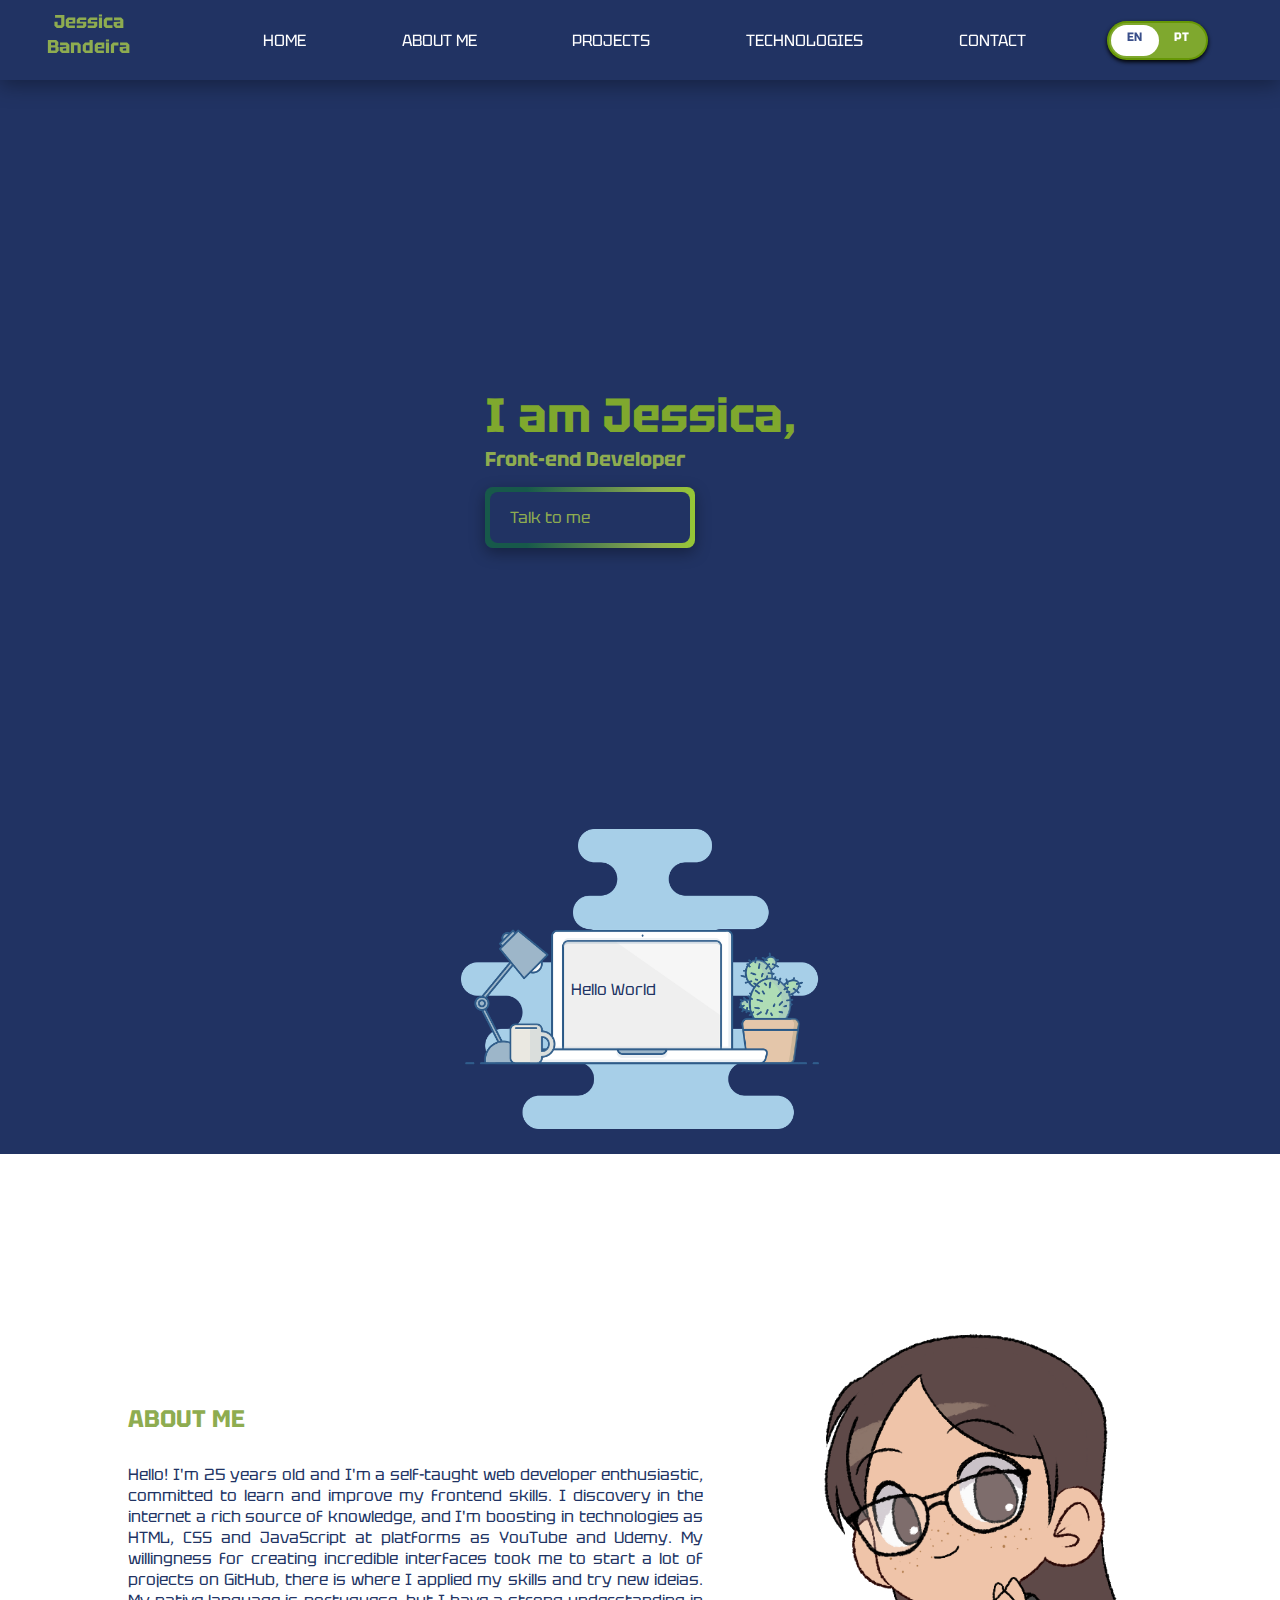
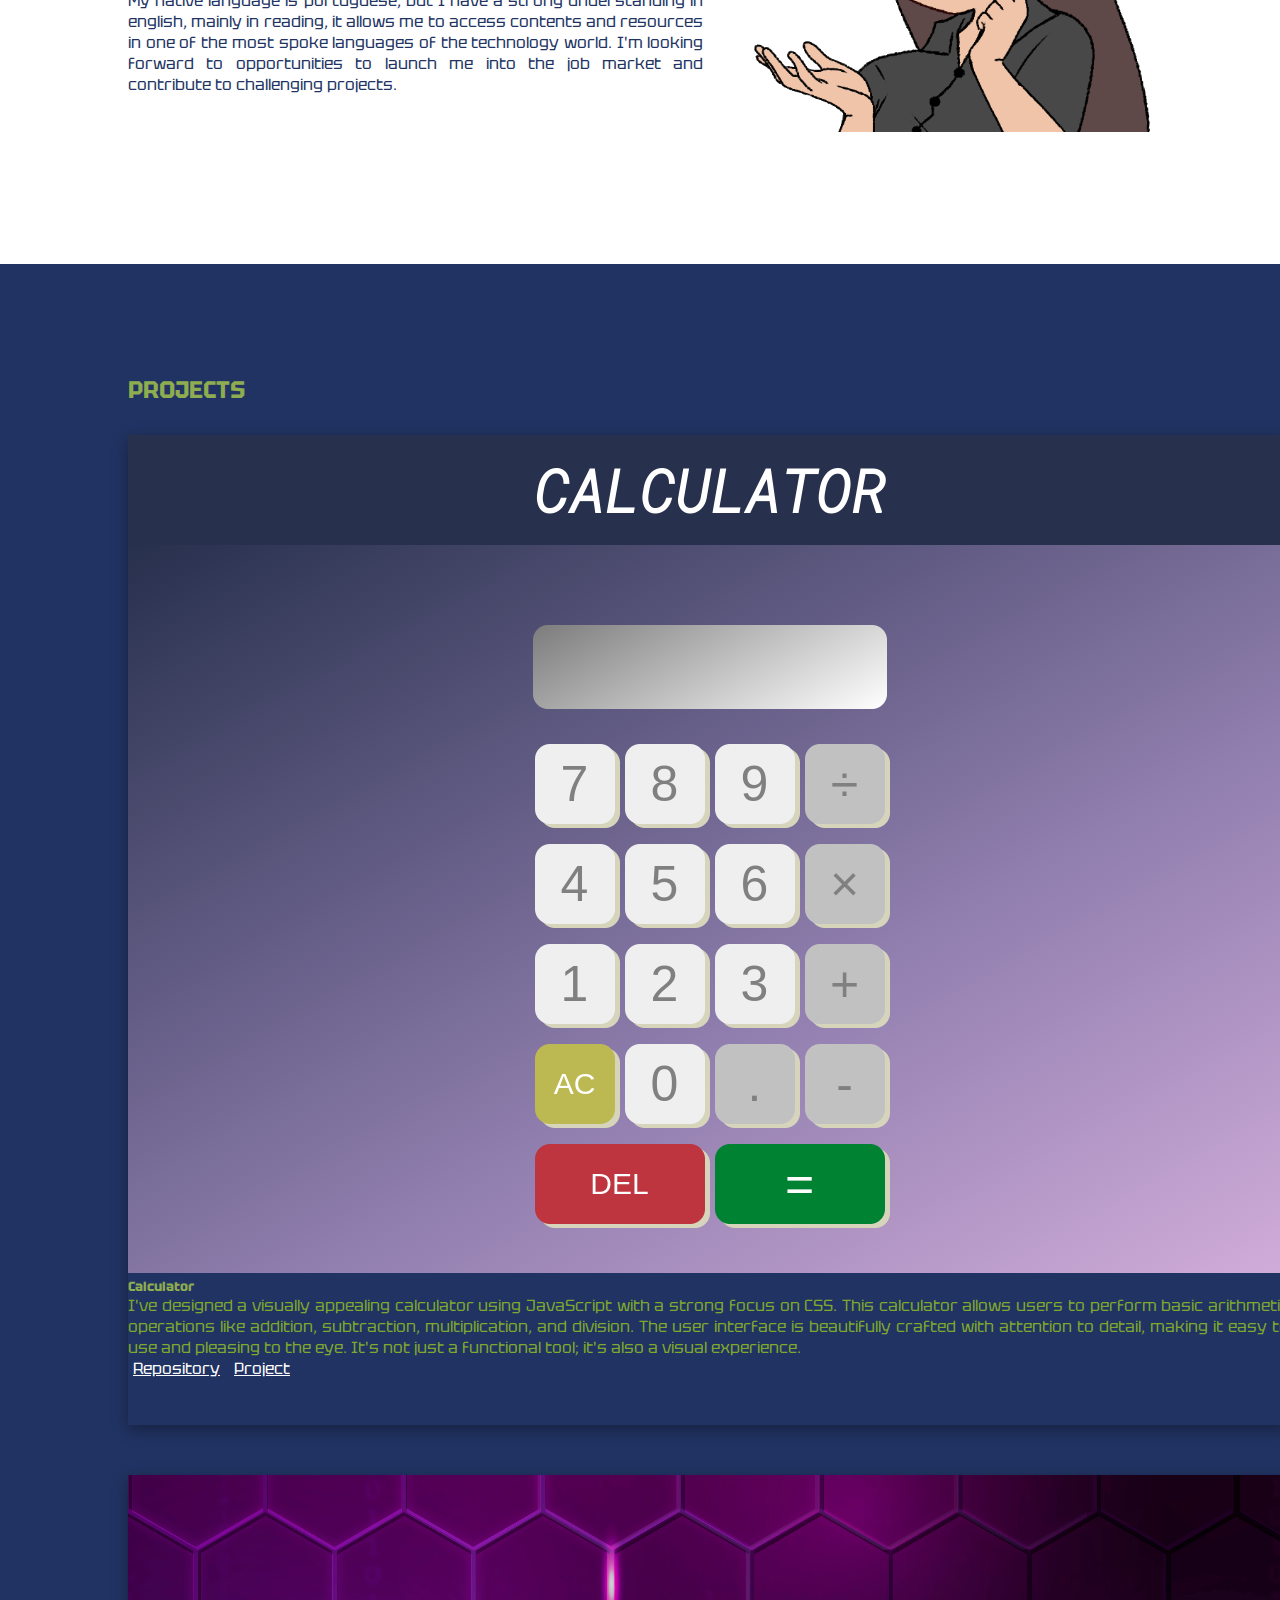
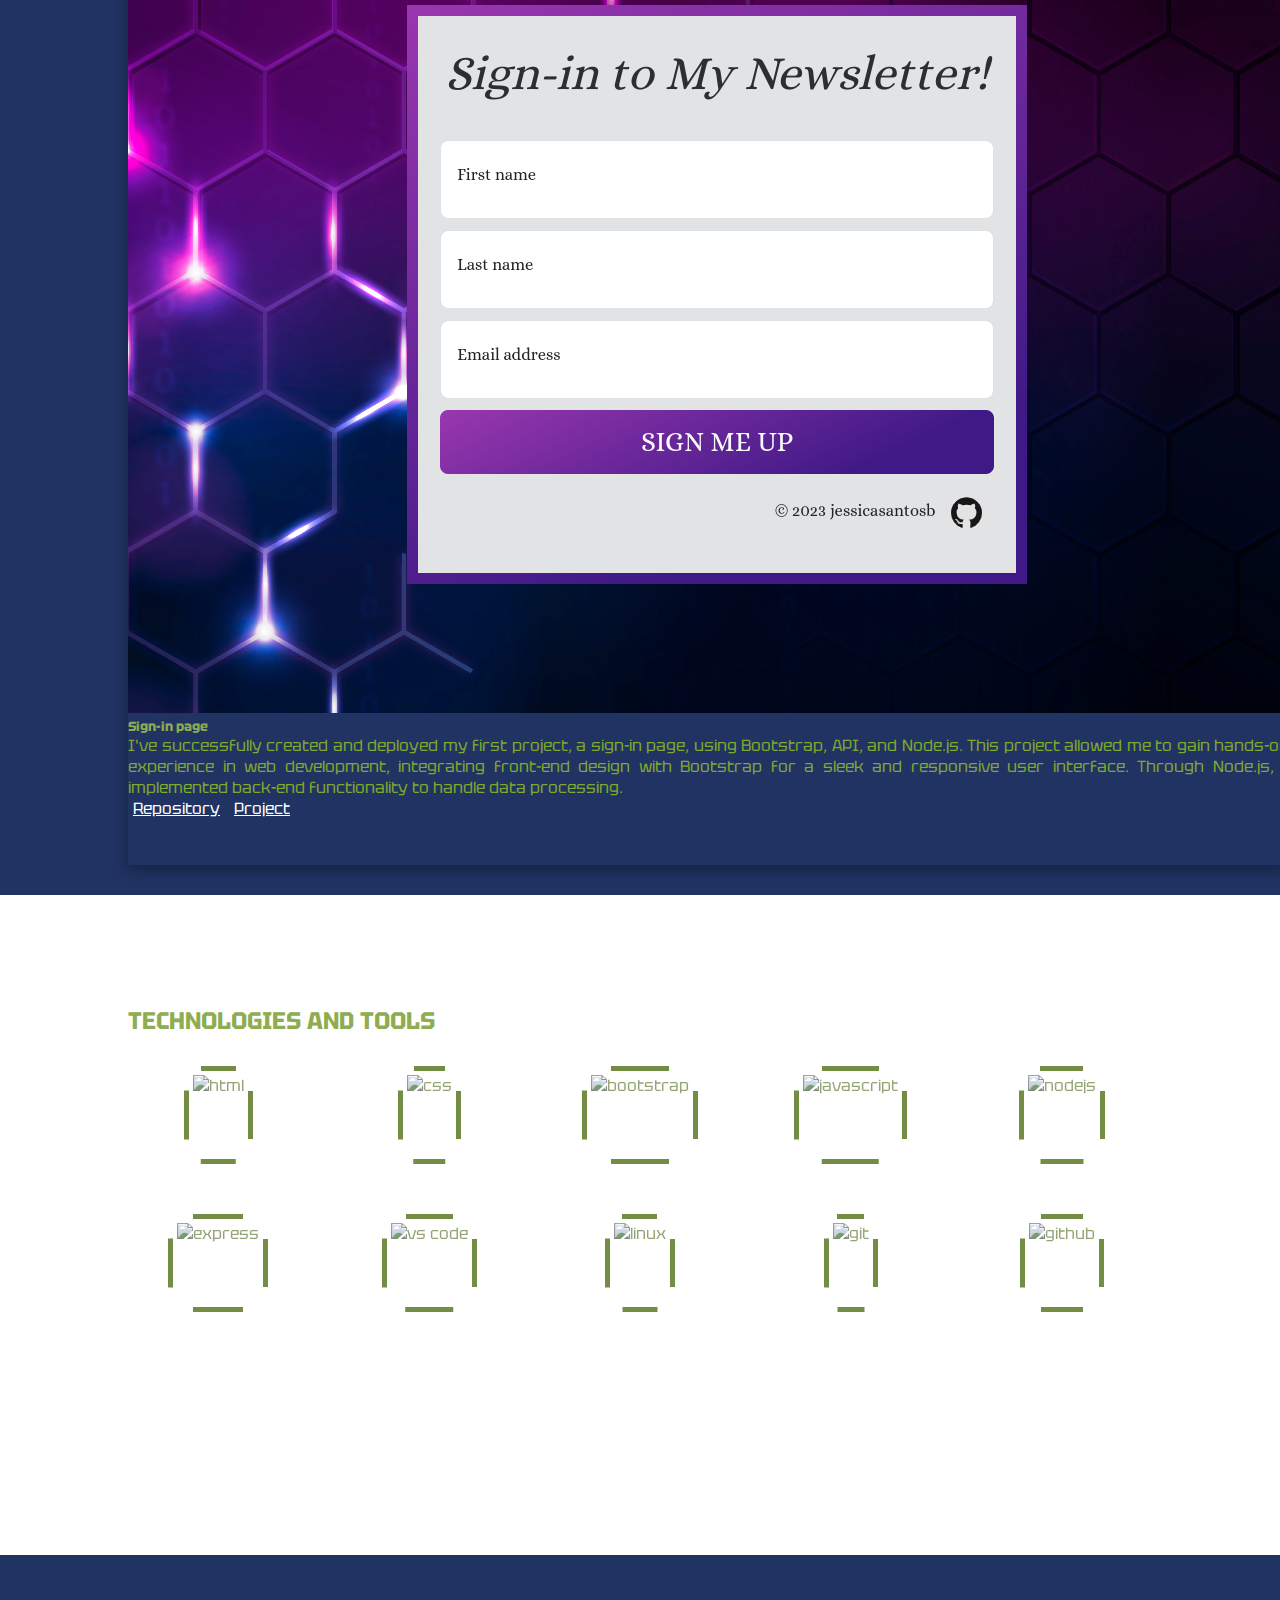
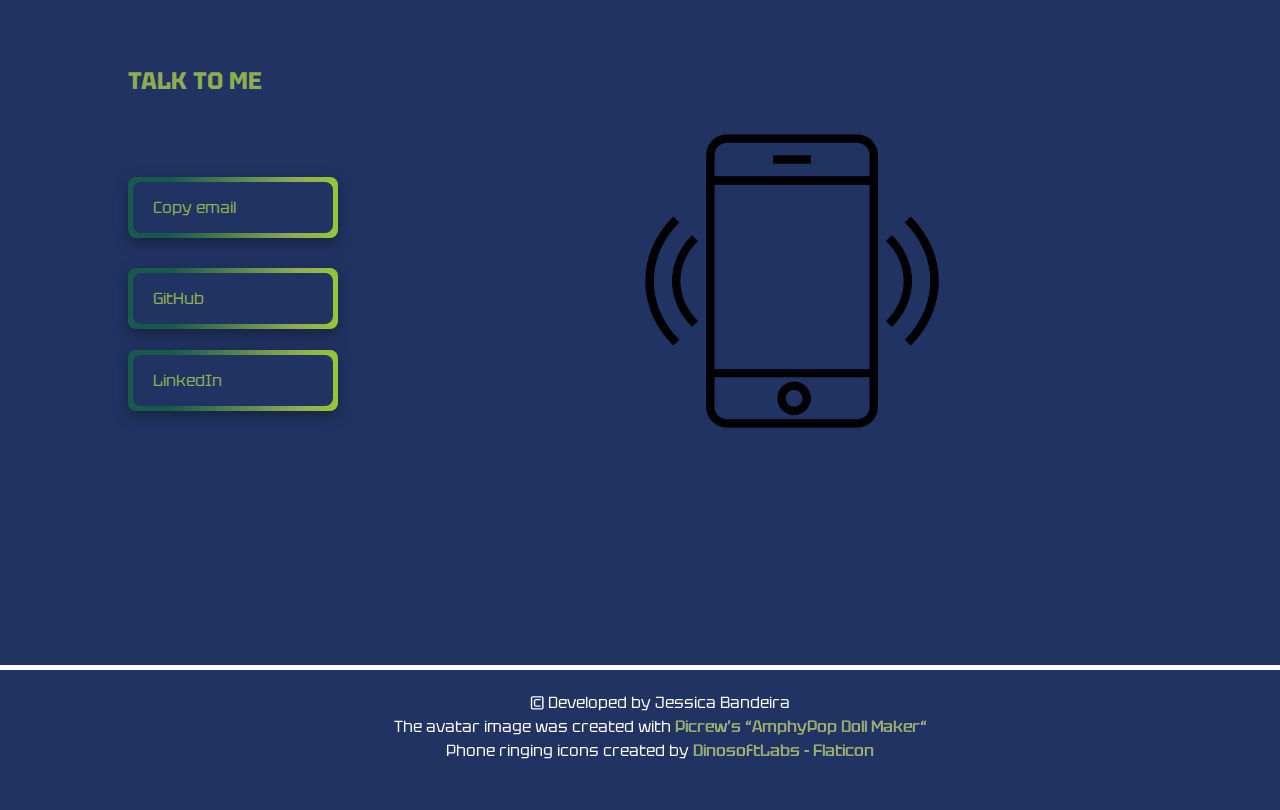
==== index.html @ 659ddde3 "fixing img path" ====
<!DOCTYPE html>
<html lang="en">
<head>
    <meta charset="UTF-8">
    <meta name="viewport" content="width=device-width, initial-scale=1.0">
    <title>Jessica Bandeira</title>
    <!-- bootstrap -->
    <link href="https://cdn.jsdelivr.net/npm/bootstrap@5.3.0/dist/css/bootstrap.min.css" rel="stylesheet" integrity="sha384-9ndCyUaIbzAi2FUVXJi0CjmCapSmO7SnpJef0486qhLnuZ2cdeRhO02iuK6FUUVM" crossorigin="anonymous">
    <!-- css -->
    <link rel="stylesheet" href="style.css">
    <!-- google fonts -->
    <link rel="preconnect" href="https://fonts.googleapis.com">
    <link rel="preconnect" href="https://fonts.gstatic.com" crossorigin>
    <link href="https://fonts.googleapis.com/css2?family=Tektur:wght@400;500;600;700;800;900&display=swap" rel="stylesheet">
    <!-- font awelsome -->
    <link rel="stylesheet" href="https://cdnjs.cloudflare.com/ajax/libs/font-awesome/6.4.0/css/all.min.css" integrity="sha512-iecdLmaskl7CVkqkXNQ/ZH/XLlvWZOJyj7Yy7tcenmpD1ypASozpmT/E0iPtmFIB46ZmdtAc9eNBvH0H/ZpiBw==" crossorigin="anonymous" referrerpolicy="no-referrer" />

</head>
<body>
    <!-- navbar -->
    <nav id="navbar">
        <div class="logo">
            <h3>Jessica Bandeira</h3>
        </div>
        <div class="hamburger">
            <div class="line1"></div>
            <div class="line2"></div>
            <div class="line3"></div>
        </div>
        <ul class="nav-links">
            <li><a href="#home">Home</a></li>
            <li><a href="#about">About me</a></li>
            <li><a href="#projects">Projects</a></li>
            <li><a href="#technologies">Technologies</a></li>
            <li><a href="#contact">Contact</a></li>
            <!-- language toggle -->
            <div class="switch">
                <input id="language-toggle" class="check-toggle check-toggle-round-flat" type="checkbox">
                <label for="language-toggle"></label>
                <span class="on">EN</span>
                <span class="off">PT</span>
            </div>
        </ul>
    </nav>
    
    <!-- home section -->
    <section id="home"">
        <div>
            <h1>I am Jessica,</h1>
            <h3>Front-end Developer</h3>
            <a class="contact-btn" href="#contact">
                <span>Talk to me</span>
            </a>
        </div>
        <figure>
            <figcaption class="anim-typewriter">Hello World <i class="fa-solid fa-code" style="color: #8EAC50;"></i></figcaption>
            <img src="images/desktop.png" alt="desktop">
        </figure>
    </section>

    <!-- about section -->
    <section id="about" class="card-bg">
        <div>
            <h2>About me</h2>
            <p>Hello! I'm 25 years old and I'm a self-taught web developer enthusiastic, committed to learn and improve my frontend skills. I discovery in the internet a rich source of knowledge, and I'm boosting in technologies as HTML, CSS and JavaScript at platforms as YouTube and Udemy. My willingness for creating incredible interfaces took me to start a lot of projects on GitHub, there is where I applied my skills and try new ideias. My native language is portuguese, but I have a strong understanding in english, mainly in reading, it allows me to access contents and resources in one of the most spoke languages of the technology world. I'm looking forward to opportunities to launch me into the job market and contribute to challenging projects.</p>
        </div>
        <div class="card-content">
            <img src="../images/avatar.png" alt="avatar">
        </div>
    </section>
 
    <!-- projects section -->
    <section id="projects">
        <h2>Projects</h2>
        <div id="projects-grid">
            <div class="card">
                <img src="images/calculator.png" class="card-img-top" alt="calculator">
                <div class="card-body">
                  <h5 class="card-title">Calculator</h5>
                  <p class="card-text">I've designed a visually appealing calculator using JavaScript with a strong focus on CSS. This calculator allows users to perform basic arithmetic operations like addition, subtraction, multiplication, and division. The user interface is beautifully crafted with attention to detail, making it easy to use and pleasing to the eye. It's not just a functional tool; it's also a visual experience.</p>
                  <a href="https://github.com/jessicasantosb/calculator" target="_blank" class="btn align-middle">Repository</a>
                  <a href="https://jessicasantosb.github.io/calculator/" target="_blank" class="btn align-middle">Project</a>
                </div>
              </div>    
              <div class="card">
                <img src="images/weather.png" class="card-img-top" alt="weather app">
                <div class="card-body">
                  <h5 class="card-title">Weather app</h5>
                  <p class="card-text">I've developed a weather app as a hands-on project to learn about APIs and Node.js. By integrating with a weather API, it retrieves up-to-date weather data and presents it in a user-friendly format. Users can search for cities or specific locations and instantly receive weather information, such as temperature, humidity, and weather conditions.</p>
                  <a href="https://github.com/jessicasantosb/weather-app" target="_blank" class="btn align-middle">Repository</a>
                  <a href="https://jessicasantosb.github.io/weather-app/" target="_blank" class="btn align-middle">Project</a>
                </div>
              </div>    
              <div class="card">
                <img src="images/sign-in.png" class="card-img-top" alt="sign-in page">
                <div class="card-body">
                  <h5 class="card-title">Sign-in page</h5>
                  <p class="card-text">I've successfully created and deployed my first project, a sign-in page, using Bootstrap, API, and Node.js. This project allowed me to gain hands-on experience in web development, integrating front-end design with Bootstrap for a sleek and responsive user interface. Through Node.js, I implemented back-end functionality to handle data processing.</p>
                  <a href="https://github.com/jessicasantosb/landing-page" target="_blank" class="btn align-middle">Repository</a>
                  <a href="http://landingpage-p8g0.onrender.com/" target="_blank" class="btn align-middle">Project</a>
                </div>
              </div>
              <div class="card" aria-hidden="true">
                <img src="images/keyboard.png" class="card-img-top" alt="keyboard">
                <div class="card-body">
                  <h5 class="card-title placeholder-glow">
                    <span class=" col-6">In progress...</span>
                  </h5>
                  <p class="card-text placeholder-glow">
                    <span>More content comming soon</span><br>
                    <span class="placeholder col-7"></span>
                    <span class="placeholder col-4"></span>
                    <span class="placeholder col-4"></span>
                    <span class="placeholder col-6"></span>
                  </p>
                  <a class="btn disabled placeholder col-2" style="background-color: #213363;"></a>
                </div>
              </div>
            </div>
        </div>
    </section>

    <!-- technologies section -->
    <section id="technologies">
        <h2>Technologies and Tools</h2>
        <div class="technologies-icons">
            <img src="https://cdn.jsdelivr.net/gh/devicons/devicon/icons/html5/html5-original.svg" alt="html"/>
            <img src="https://cdn.jsdelivr.net/gh/devicons/devicon/icons/css3/css3-original.svg" alt="css"/>
            <img src="https://cdn.jsdelivr.net/gh/devicons/devicon/icons/bootstrap/bootstrap-original.svg" alt="bootstrap"/>
            <img src="https://cdn.jsdelivr.net/gh/devicons/devicon/icons/javascript/javascript-original.svg" alt="javascript"/>
            <img src="https://cdn.jsdelivr.net/gh/devicons/devicon/icons/nodejs/nodejs-original.svg" alt="nodejs"/>
            <img src="https://cdn.jsdelivr.net/gh/devicons/devicon/icons/express/express-original.svg" alt="express"/>
            <img src="https://cdn.jsdelivr.net/gh/devicons/devicon/icons/vscode/vscode-original.svg" alt="vs code"/>
            <img src="https://cdn.jsdelivr.net/gh/devicons/devicon/icons/linux/linux-original.svg" alt="linux"/>
            <img src="https://cdn.jsdelivr.net/gh/devicons/devicon/icons/git/git-original.svg" alt="git"/>
            <img src="https://cdn.jsdelivr.net/gh/devicons/devicon/icons/github/github-original.svg" alt="github"/>
        </div>
    </section>

    <!-- contact section -->
    <section id="contact"">
        <h2>Talk to me</h2>
        <div class="contact-content">
            <div>
                <div class="popup">
                    <span class="popuptext" id="myPopup">Email copied to clipboard!</span>
                </div>
                <div class="contact-flex">
                    <div class="contact-icons">
                        <a id="copy-email" class="contact-btn" ><span>
                            <i id="email-icon" class="fa-solid fa-copy fa-2xl"></i> Copy email                        
                        </span></a>                      
                        <a class="contact-btn" class="contact-btn" href="https://github.com/jessicasantosb" target="_blank" ><span>
                            <i id="github-icon" class="fa-brands fa-github fa-2xl"></i> GitHub
                        </span></a><br>
                        <a class="contact-btn" href="https://www.linkedin.com/in/jessica-santosb/" target="_blank"><span>
                            <i id="linkedin-icon" class="fa-brands fa-linkedin fa-2xl"></i> LinkedIn
                        </span></a>                
                    </div>
                </div>
            </div>           
            <div class="contact-img">
                <img src="images/mobile-phone.png" alt="mobile phone">
            </div>
        </div>
    </section>

    <!-- footer -->
    <footer id="footer">
        <p>&copy; Developed by Jessica Bandeira</p>
        <p>The avatar image was created with <a href="http://picrew.me/share?cd=iKTOYblT1U" target="_blank" rel="noopener noreferrer">Picrew’s “AmphyPop Doll Maker“</a></p>
        <p>Phone ringing icons created by <a href="https://www.flaticon.com/free-icons/phone-ringing" title="phone ringing icons">DinosoftLabs - Flaticon</a></p>
    </footer>

    <!-- scripts -->
    <script src="https://cdn.jsdelivr.net/npm/bootstrap@5.3.0/dist/js/bootstrap.bundle.min.js" integrity="sha384-geWF76RCwLtnZ8qwWowPQNguL3RmwHVBC9FhGdlKrxdiJJigb/j/68SIy3Te4Bkz" crossorigin="anonymous"></script>
    <script src="app.js"></script>
</body>
</html>
---- style.css ----
* {
    padding: 0;
    margin: 0;
}

body {
    font-family: 'Tektur', cursive;
    scroll-behavior: smooth;
}

h1::selection, h2::selection, h3::selection, p::selection, a::selection, img::selection, span::selection {
    background-color: #8EAC50;
    color: #213363;
}

hr {
    display: none;
}

/* language toggle */


/* titles and subtitles */
h2 {
    color: #8EAC50;
    padding: 30px 0;
    text-transform: uppercase;
}

/* sections */
section {
    padding: 80px 10% 30px 10%;
}

@media (max-width: 900px) {
    section {
        padding: 80px 5% 10px 5%;
    }
}

/* buttons */
.contact-btn {
  background-image: linear-gradient(90deg, rgba(23,89,74,1) 20%, rgba(142,172,80,1) 80%, rgb(150, 199, 53) 100%);
  color: #8EAC50;
  box-shadow: rgba(0, 0, 0, 0.35) 0px 5px 15px;
  width: 200px;
  border-radius: 8px;
  border: 0;
  box-shadow: #000;
  display: flex;
  padding: 5px;
  touch-action: manipulation;
  text-decoration: none;
  cursor: pointer;
}
.contact-btn span {
  background-color: #213363;
  padding: 15px 20px;
  border-radius: 8px;
  width: 100%;
  transition: 300ms;
}
.contact-btn:hover span {
  background: none;
  color: #fff;
}

/* navbar section*/
#navbar {
    background-color: #213363;
    color: #8EAC50;
    box-shadow: rgba(0, 0, 0, 0.35) 0px 5px 20px;
    width: 100%;
    min-height: 80px;
    position: fixed;
    display: flex;
    z-index: 2;
}
.logo {
    padding: 1vh 1vw;
    text-align: center;
}
.nav-links {
    display: flex;
    list-style: none; 
    width: 88vw;
    padding: 0 0.7vw;
    justify-content: space-evenly;
    align-items: center;
    text-transform: uppercase;
}
.nav-links li a {
    color: #fff;
    text-decoration: none;
    padding: 10px;
    margin: 0 0.7vw;
}
.nav-links li a:hover {
    color: #7fa82e;
}
.nav-links li {
    position: relative;
}
.nav-links li a::before {
    content: "";
    display: block;
    height: 2px;
    width: 0%;
    background-color: #fff;
    position: absolute;
    transition: all 0.3s ease-in-out;
    margin: 0 0 0 10%;
}
.nav-links li a:hover::before {
    width: 80%;
}
.hamburger div {
    width: 30px;
    height:3px;
    background: #f2f5f7;
    margin: 5px;
    transition: all 0.3s ease;
}
.hamburger {
    display: none;
}

@media screen and (max-width: 1100px) {
    nav{
        position: fixed;
        z-index: 3;
    }
    .logo h3 {
        font-size: 1rem;
        padding: 25px 0 0 20px;
    }
    .hamburger{
        display:block;
        position: absolute;
        cursor: pointer;
        right: 5%;
        top: 50%;
        transform: translate(-5%, -50%);
        z-index: 2;
        transition: all 0.7s ease;
    }
    .nav-links{
        position: fixed;
        background: linear-gradient(36deg, rgba(142,172,80,1) 20%, rgba(90,125,20,1) 100%);
        color: #fff;
        height: 100vh;
        width: 100%;
        flex-direction: column;
        clip-path: circle(50px at 90% -20%);
        -webkit-clip-path: circle(50px at 90% -10%);
        transition: all 1s ease-out;
        pointer-events: none;
    }
    .nav-links.open{
        clip-path: circle(1000px at 90% -10%);
        -webkit-clip-path: circle(1000px at 90% -10%);
        pointer-events: all;
    }
    .nav-links li{
        opacity: 0;
    }
    .nav-links li:nth-child(1){
        transition: all 0.5s ease 0.2s;
    }
    .nav-links li:nth-child(2){
        transition: all 0.5s ease 0.4s;
    }
    .nav-links li:nth-child(3){
        transition: all 0.5s ease 0.6s;
    }
    .nav-links li:nth-child(4){
        transition: all 0.5s ease 0.7s;
    }
    .nav-links li:nth-child(5){
        transition: all 0.5s ease 0.8s;
    }
    .nav-links li:nth-child(6){
        transition: all 0.5s ease 0.9s;
        margin: 0;
    }
    .nav-links li:nth-child(7){
        transition: all 0.5s ease 1s;
        margin: 0;
    }
    li.fade{
        opacity: 1;
    }
}
.toggle .line1{
    transform: rotate(-45deg) translate(-5px,6px);
}
.toggle .line2{
    transition: all 0.7s ease;
    width:0;
}
.toggle .line3{
    transform: rotate(45deg) translate(-5px,-6px);
}
.navbar-icons a i::before {
    content: "";
    display: none;
}

/* language toggle */
.switch {
    position: relative;
    display: inline-block;
    margin: 0 5px;
}
.switch > span {
    position: absolute;
    top: 8px;
    pointer-events: none;
    font-weight: bold;
    font-size: 0.75rem;
    width: 50%;
    text-align: center;
}
input.check-toggle-round-flat:checked ~ .off {
    color: #7fa82e;
}
input.check-toggle-round-flat:checked ~ .on {
    color: #fff;
}
.switch > span.on {
    left: 0;
    padding-left: 2px;
    color: #394e8a;
}
.switch > span.off {
    right: 0;
    padding-right: 2px;
    color: #fff;
}
.check-toggle {
    position: absolute;
    margin-left: -9999px;
    visibility: hidden;
}
.check-toggle + label {
    display: block;
    position: relative;
    cursor: pointer;
    outline: none;
    -webkit-user-select: none;
    -moz-user-select: none;
    -ms-user-select: none;
    user-select: none;
} 
input.check-toggle-round-flat + label {
    padding: 2px;
    width: 97px;
    height: 35px;
    background-color: #669706;
    box-shadow: 0 2px 4px black;
    -webkit-border-radius: 60px;
    -moz-border-radius: 60px;
    -ms-border-radius: 60px;
    -o-border-radius: 60px;
    border-radius: 60px;
}
input.check-toggle-round-flat + label:before, input.check-toggle-round-flat + label:after {
    display: block;
    position: absolute;
    content: "";
}
input.check-toggle-round-flat + label:before {
    top: 2px;
    left: 2px;
    bottom: 2px;
    right: 2px;
    background-color: #7fa82e;
    -moz-border-radius: 60px;
    -ms-border-radius: 60px;
    -o-border-radius: 60px;
    border-radius: 60px;
}
input.check-toggle-round-flat + label:after {
    top: 4px;
    left: 4px;
    bottom: 4px;
    width: 48px;
    background-color: #fff;
    -webkit-border-radius: 52px;
    -moz-border-radius: 52px;
    -ms-border-radius: 52px;
    -o-border-radius: 52px;
    border-radius: 52px;
    -webkit-transition: margin 0.2s;
    -moz-transition: margin 0.2s;
    -o-transition: margin 0.2s;
    transition: margin 0.2s;
}
input.check-toggle-round-flat:checked + label:after {
    margin-left: 44px;
}

/* home section */
#home {
    background-color: #213363;
    color: #8EAC50;
    position: relative;
    min-height: 850px;
    padding: 100px 10% 0 10%;
    display: flex;
    justify-content: space-between;
    align-items: center;
    flex-wrap: wrap;
}
#home div h1 {
    font-size: 4rem;
    color: #7fa82e;
}
#home div h3 {
    padding-bottom: 15px;
}
#home div button a {
    text-decoration: none;
    color: #8EAC50;
    padding: 15px 20px;
}
#home div button:hover a {
    color: #fff;
}
figure {
    position: relative;
    display: inline-block;
}
figure img {
    max-height: 450px;
}
figure figcaption {
    position: absolute;
    padding: 225px 0 0 165px;
    font-size: 1.5rem;
    color: #213363;
    text-shadow: 0px 0px 5px #fff;
    white-space: nowrap;
    overflow: hidden;
    animation: typewriter 4s steps(30) infinite;
}
@keyframes typewriter {
  from {
    width: 0;
  }
  to {
    width: 100%;
  }
}

@media (max-width: 1300px) {
    #home {
        flex-direction: column;
        place-items: center;
        padding: 30% 5% 20px 5%;
        min-height: 750px;
    }
    #home div h1 {
        font-size: 3rem;
    }
    #home div h3 {
        font-size: 1.25rem;
    }
    figure img {
        max-height: 300px;
        margin-top: 30px;
    }
    figure figcaption {
        padding: 180px 0 0 110px;
        font-size: 1rem;
    }
}

@media (max-width: 900px) {
    figure img {
        max-height: 200px;
        margin: 0;
    }
    figure figcaption {
        padding: 95px 0 0 73px;
        font-size: 0.70rem;
    }
}

/* about section */
#about {
    position: relative;
    min-height: 600px;
    color: #213363;
    display: flex;
    justify-content: space-between;
    align-items: center;
    gap: 50px;
    text-align: justify;
}
.card-content img {
    height: 400px;
}

@media (max-width: 1000px) {
    #about {
        min-height: 400px;
        flex-direction: column;
        place-items: center;
        gap: 30px;
        font-size: 0.75rem;
    }
    .card-content img {
        height: 200px;
    }
}

/* projects section */
#projects {
    background-color: #213363;
    color: #7fa82e;
    min-height: 800px;
}
#projects-grid {
    display: grid;
    grid-template-columns: repeat(2, 1fr);
    grid-template-rows: repeat(2, 1fr);
    gap: 50px;
    text-align: justify;
}
.card {
    box-shadow: rgba(0, 0, 0, 0.35) 0px 5px 15px;
}
.card-title {
    color: #8EAC50;
}
.btn {
    background-color: #213363;
    color: #fff;
    height: 50px;
    width: 150px;
    margin: 5px;
}
.btn:hover {
    color: #213363;
    border: 1px solid #213363;
}

@media (max-width:900px) {
    #projects-grid {
        display: flex;
        flex-direction: column;
    }
    .card-text, .card-text span {
        font-size: 0.75rem;
    }
}

/* tecnologies section */
#technologies {
    background-color: #fff;
    color: #8EAC50;
    min-height: 550px;
}
.technologies-icons {
    display: grid;
    grid-template-columns: repeat(5, 1fr);
    grid-template-rows: repeat(2, 1fr);
    place-items: center;
    gap: 30px;
}
.technologies-icons img{
    height: 80px;
    margin-bottom: 20px;
    --g: 4px;     /* gap */
    --b: 5px;    /* border */
    --c: #669706; /* color */    
    padding: calc(var(--g) + var(--b));
    --_c: #0000 0 25%, var(--c) 0 50%;
    --_g1: repeating-linear-gradient(90deg ,var(--_c)) repeat-x;
    --_g2: repeating-linear-gradient(180deg,var(--_c)) repeat-y;
    background:
      var(--_g1) var(--_p, 25%) 0   ,var(--_g2) 0    var(--_p,125%),
      var(--_g1) var(--_p,125%) 100%,var(--_g2) 100% var(--_p, 25%);
    background-size: 200% var(--b),var(--b) 200%;
    filter: grayscale(50%);
    transition: .2s;
}
.technologies-icons img:hover {
    --_p: 75%;
    filter: grayscale(0%);
}

@media (max-width: 1200px) {
    .technologies-icons {
        grid-template-columns: repeat(2, 1fr);
        gap: 5px;
    }
}

/* contact section */
#contact {
    background-color: #213363;
    color: #fff;
    min-height: 600px;
}
.contact-content {
    display: flex;
    justify-content: space-between;
    align-items: center;
    flex-wrap: wrap;
    padding: 0 20% 20px 0;
}
.contact-flex {
    display: flex;
    align-items: center;
}
#copy-email {
    margin-bottom: 30px;
}
.email-btn button {
    margin-bottom: 30px;
}
.popup {
    position: relative;
    display: inline-block;
    cursor: pointer;
    -webkit-user-select: none;
    -moz-user-select: none;
    -ms-user-select: none;
    user-select: none;
}
.popup .popuptext {
    visibility: hidden;
    width: 300px;
    background-color: #fff;
    color: #213363;
    text-align: center;
    border-radius: 6px;
    box-shadow: 0 1px 5px #669706;
    padding: 8px 0;
    position: absolute;
    z-index: 1;
    bottom: 125%;
    left: 50%;
    margin-left: -45px;
}
.popup .popuptext::after {
    content: "";
    position: absolute;
    top: 100%;
    left: 50%;
    margin-left: -5px;
    border: 5px solid;
    border-color: #fff transparent transparent transparent;
}
.popup .show {
    visibility: visible;
    -webkit-animation: fadeIn 1s;
    animation: fadeIn 1s;
}
@-webkit-keyframes fadeIn {
    from {opacity: 0;} 
    to {opacity: 1;}
}
@keyframes fadeIn {
    from {opacity: 0;}
    to {opacity:1 ;}
}
.contact-img img {
    height: 310px;
}
.contact-img:hover {
    background-color: #394e8a;
    border-radius: 10px;
    animation: shake 0.5s;
    animation-iteration-count: infinite;
}
@keyframes shake {
    0% { transform: translate(1px, 1px) rotate(0deg); }
    10% { transform: translate(-1px, -2px) rotate(-1deg); }
    20% { transform: translate(-3px, 0px) rotate(1deg); }
    30% { transform: translate(3px, 2px) rotate(0deg); }
    40% { transform: translate(1px, -1px) rotate(1deg); }
    50% { transform: translate(-1px, 2px) rotate(-1deg); }
    60% { transform: translate(-3px, 1px) rotate(0deg); }
    70% { transform: translate(3px, 1px) rotate(-1deg); }
    80% { transform: translate(-1px, -1px) rotate(1deg); }
    90% { transform: translate(1px, 2px) rotate(0deg); }
    100% { transform: translate(1px, -2px) rotate(-1deg); }
}

@media (max-width: 1200px) {
    .contact-img img {
        height: 220px;
    }

}

@media (max-width: 900px) {
    .popup .popuptext { 
        margin-left: -20px;
    }
    .contact-img {
        height: 185px;
        margin-left: 50px;
    }
    .contact-img img {
        height: 150px;
        padding-top: 35px;
    }

}

/* footer section */
#footer{
    background-color: #213363;
    min-height: 100px;
    width: 100%;
    margin-top: 5px;
    display: flex;
    place-items: center;
    flex-direction: column;
    padding: 20px;
    bottom: 0;
}
#footer p {
    --b: 0.1em;   /* thickness of the line */
    --c: #7fa82e; /*  color */
    color: #0000;
    padding-block: var(--b);
    background: 
      linear-gradient(var(--c) 50%,#fff 0) 0% calc(100% - var(--_p,0%))/100% 200%,
      linear-gradient(var(--c) 0 0) 0% var(--_p,0%)/var(--_p,0%) var(--b) no-repeat;
    -webkit-background-clip: text,padding-box;
            background-clip: text,padding-box;
    transition: .3s var(--_s,0s) linear,background-size .3s calc(.3s - var(--_s,0s));
}
#footer p a {
    text-decoration: none;
    color: #8EAC50;
    word-break: break-all;
}
#footer p:hover  {
    --_p: 100%;
    --_s: .3s;
}
#footer p::selection {
    background-color: #fff;
}

@media (max-width: 900px) {
    #footer p {
        font-size: 0.75rem;
    }
}
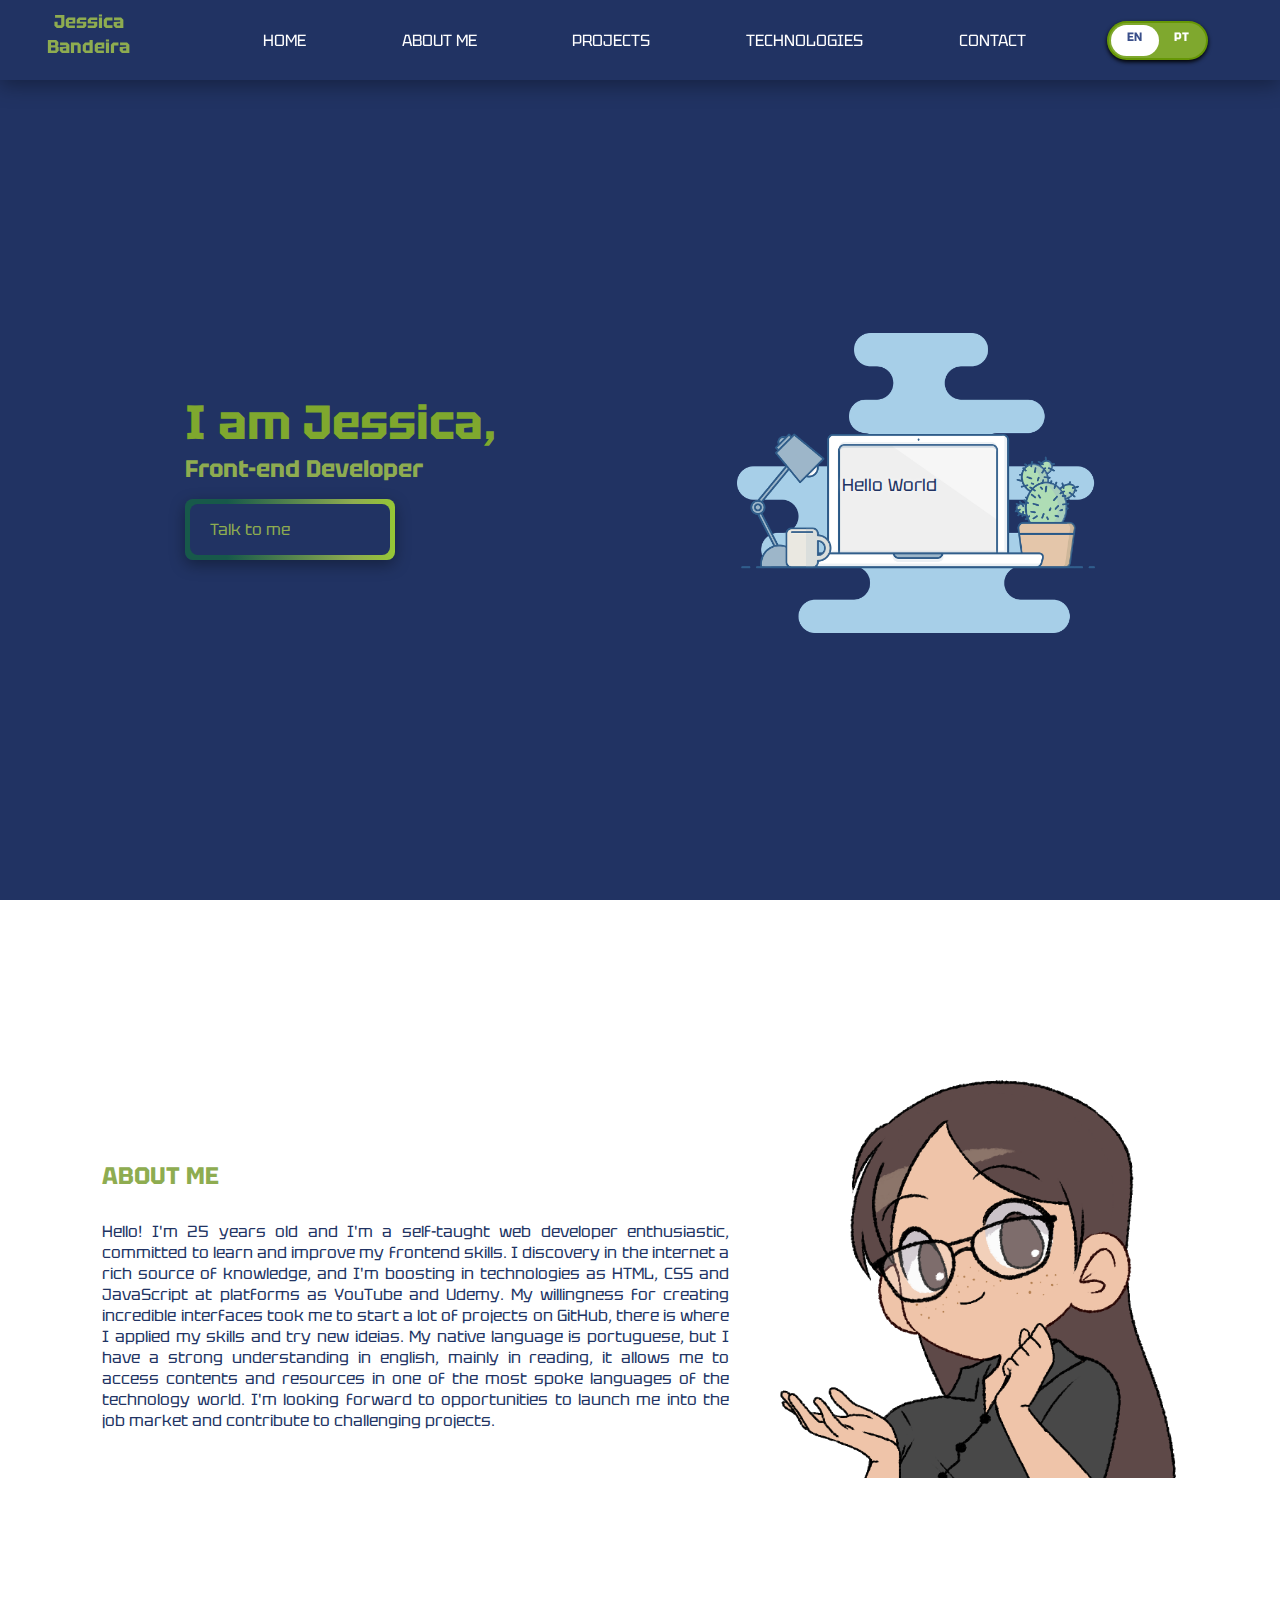
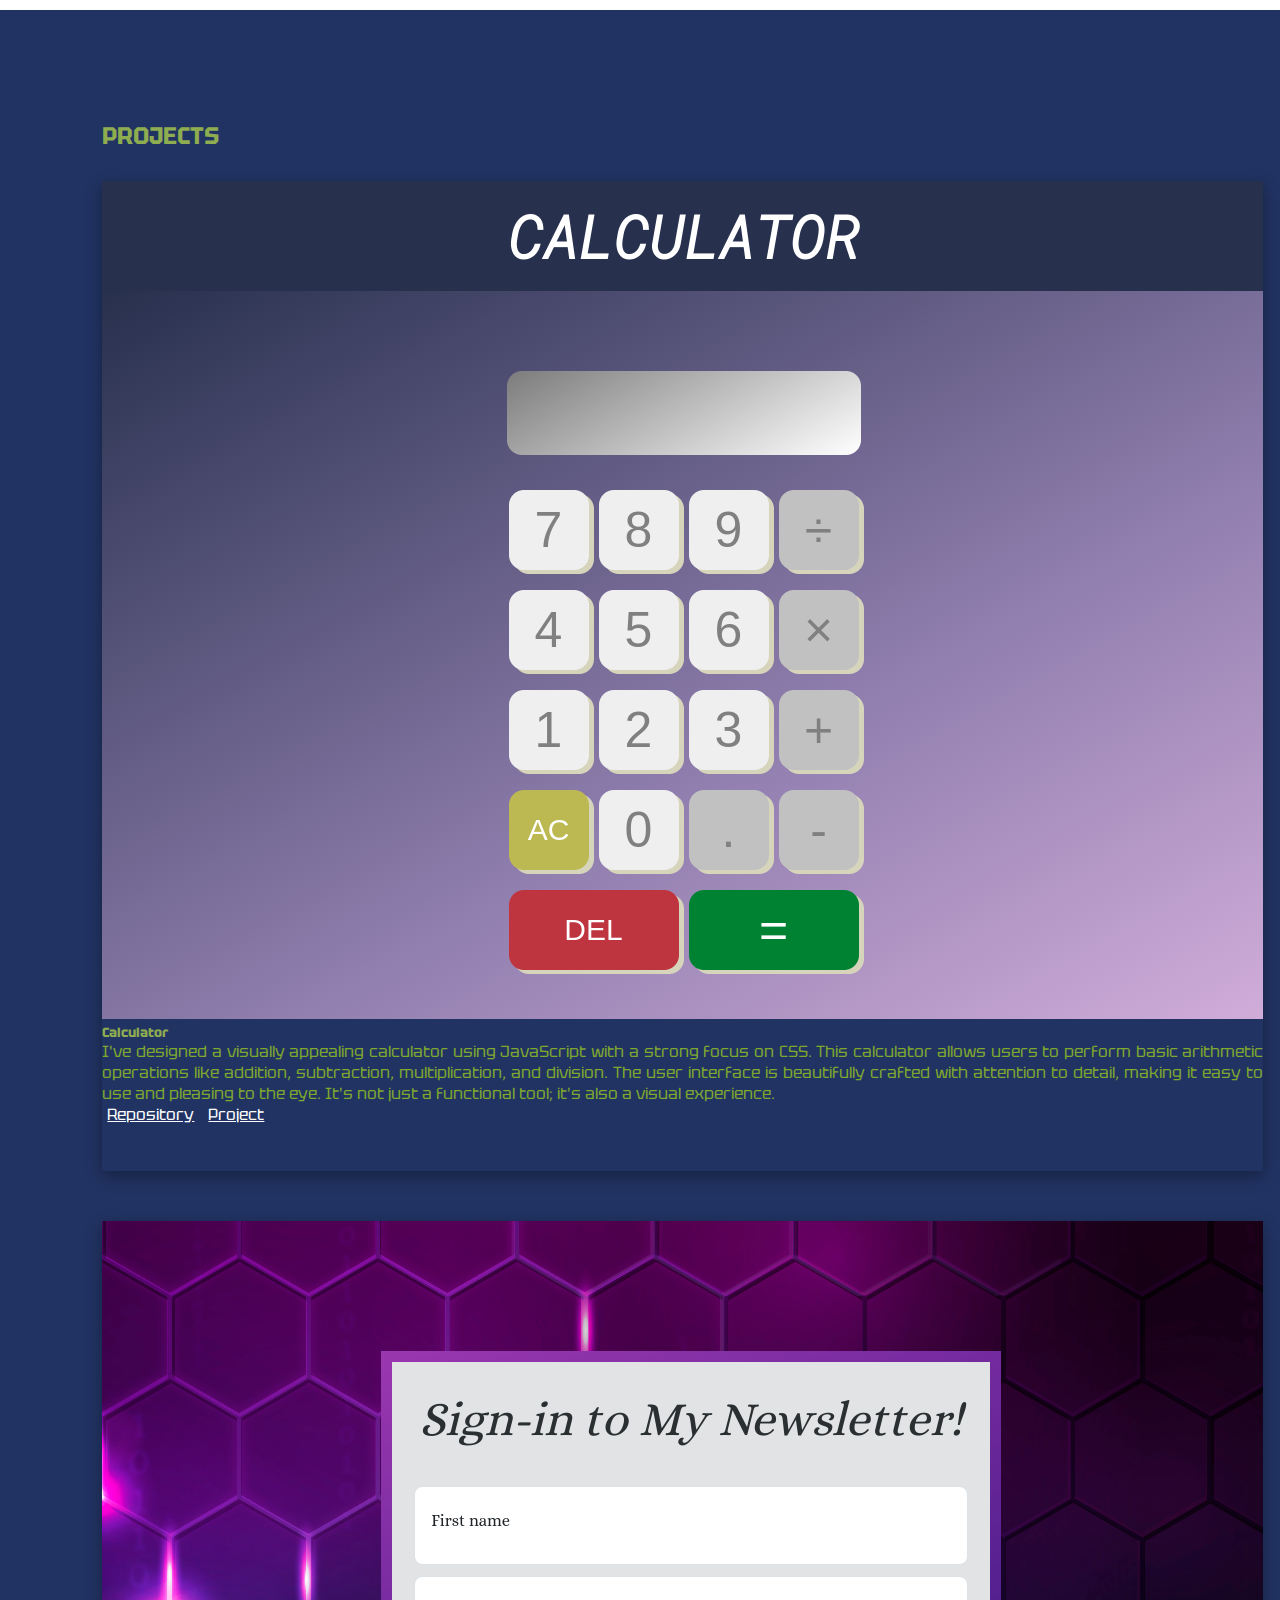
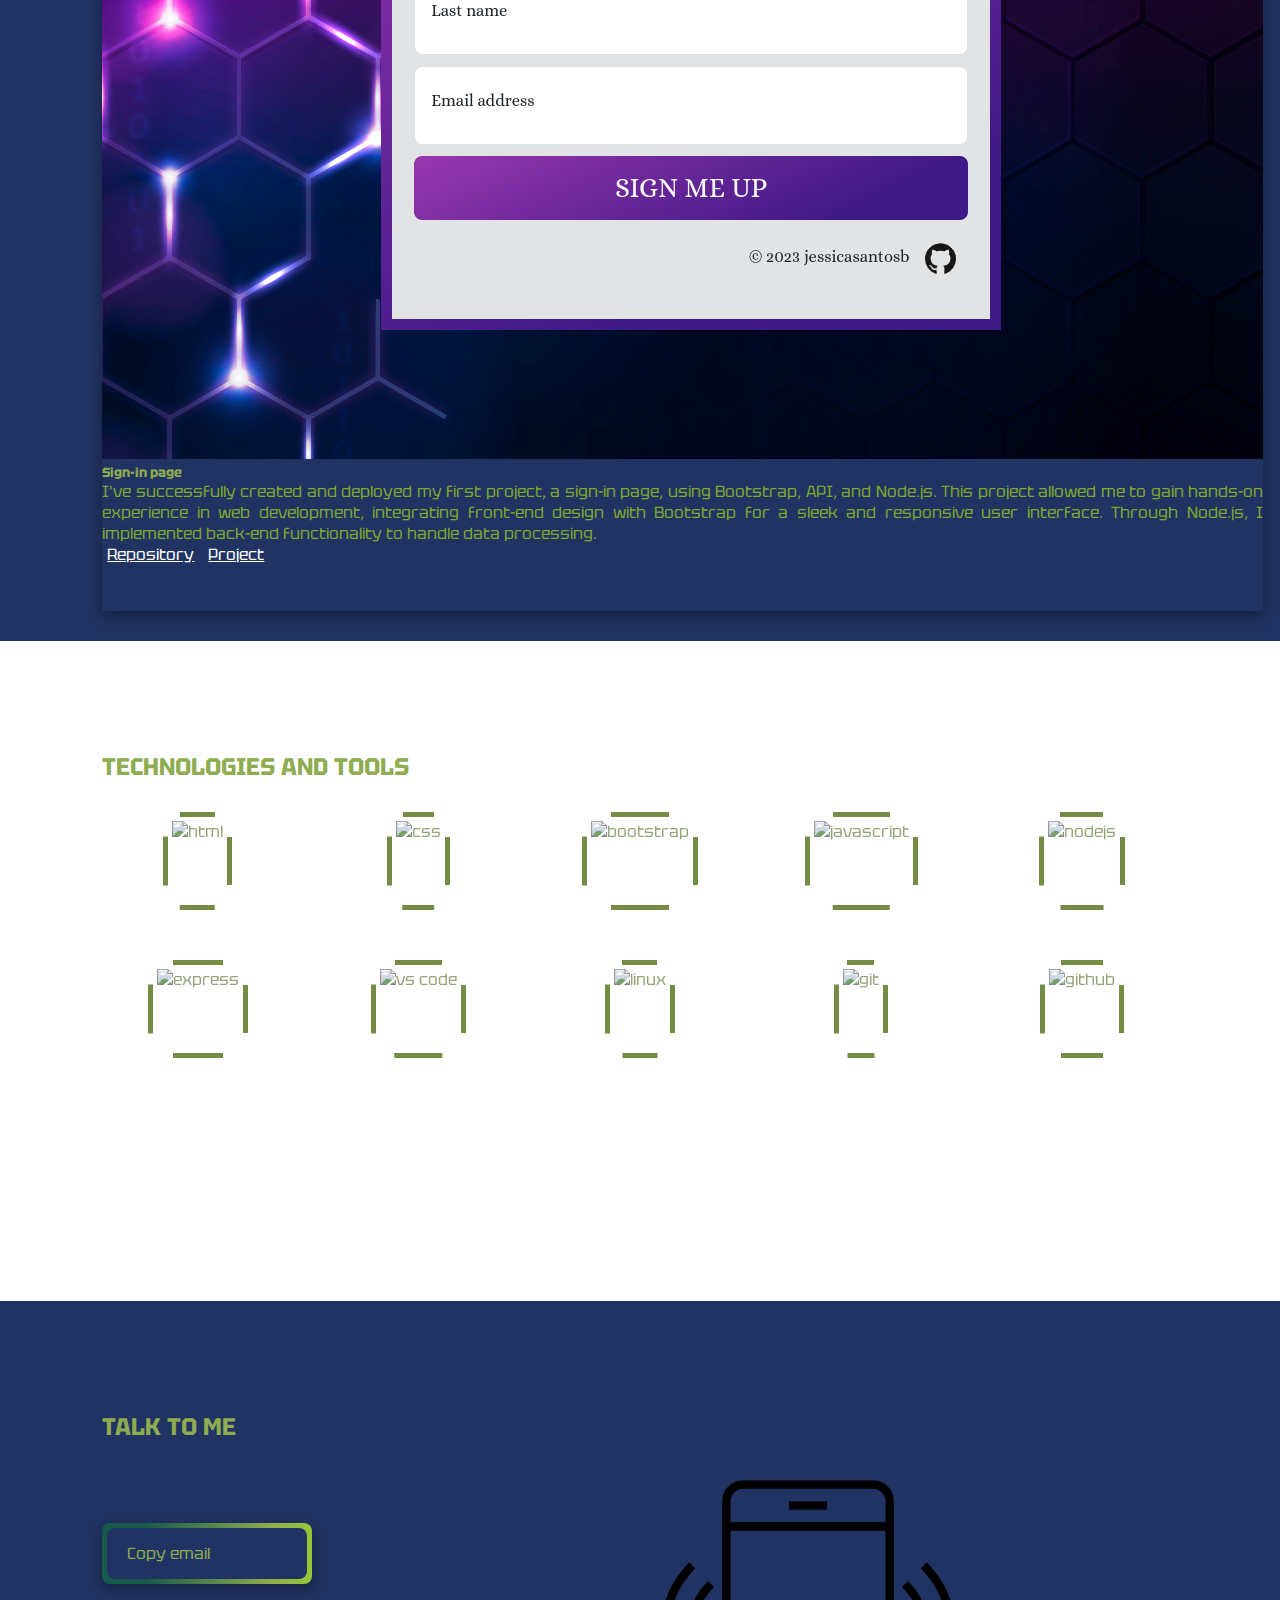
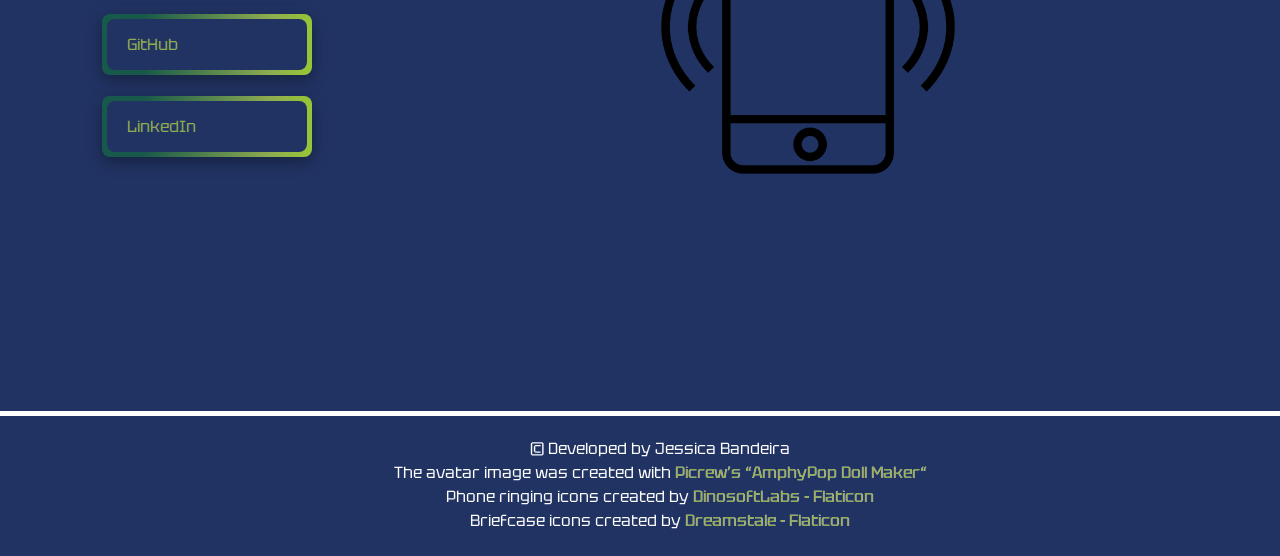
==== commit 5b8841ae: "fixing #home responsiveness" ====
--- a/index.html
+++ b/index.html
@@ -4,6 +4,7 @@
     <meta charset="UTF-8">
     <meta name="viewport" content="width=device-width, initial-scale=1.0">
     <title>Jessica Bandeira</title>
+    <link href="images/briefcase.png" rel="icon"  type="image/x-icon" />
     <!-- bootstrap -->
     <link href="https://cdn.jsdelivr.net/npm/bootstrap@5.3.0/dist/css/bootstrap.min.css" rel="stylesheet" integrity="sha384-9ndCyUaIbzAi2FUVXJi0CjmCapSmO7SnpJef0486qhLnuZ2cdeRhO02iuK6FUUVM" crossorigin="anonymous">
     <!-- css -->
@@ -44,7 +45,7 @@
     </nav>
     
     <!-- home section -->
-    <section id="home"">
+    <section id="home">
         <div>
             <h1>I am Jessica,</h1>
             <h3>Front-end Developer</h3>
@@ -65,7 +66,7 @@
             <p>Hello! I'm 25 years old and I'm a self-taught web developer enthusiastic, committed to learn and improve my frontend skills. I discovery in the internet a rich source of knowledge, and I'm boosting in technologies as HTML, CSS and JavaScript at platforms as YouTube and Udemy. My willingness for creating incredible interfaces took me to start a lot of projects on GitHub, there is where I applied my skills and try new ideias. My native language is portuguese, but I have a strong understanding in english, mainly in reading, it allows me to access contents and resources in one of the most spoke languages of the technology world. I'm looking forward to opportunities to launch me into the job market and contribute to challenging projects.</p>
         </div>
         <div class="card-content">
-            <img src="../images/avatar.png" alt="avatar">
+            <img src="images/avatar.png" alt="avatar">
         </div>
     </section>
  
@@ -78,8 +79,8 @@
                 <div class="card-body">
                   <h5 class="card-title">Calculator</h5>
                   <p class="card-text">I've designed a visually appealing calculator using JavaScript with a strong focus on CSS. This calculator allows users to perform basic arithmetic operations like addition, subtraction, multiplication, and division. The user interface is beautifully crafted with attention to detail, making it easy to use and pleasing to the eye. It's not just a functional tool; it's also a visual experience.</p>
-                  <a href="https://github.com/jessicasantosb/calculator" target="_blank" class="btn align-middle">Repository</a>
-                  <a href="https://jessicasantosb.github.io/calculator/" target="_blank" class="btn align-middle">Project</a>
+                  <a href="https://github.com/jessicasantosb/calculator" target="_blank" class="btn">Repository</a>
+                  <a href="https://jessicasantosb.github.io/calculator/" target="_blank" class="btn">Project</a>
                 </div>
               </div>    
               <div class="card">
@@ -87,8 +88,8 @@
                 <div class="card-body">
                   <h5 class="card-title">Weather app</h5>
                   <p class="card-text">I've developed a weather app as a hands-on project to learn about APIs and Node.js. By integrating with a weather API, it retrieves up-to-date weather data and presents it in a user-friendly format. Users can search for cities or specific locations and instantly receive weather information, such as temperature, humidity, and weather conditions.</p>
-                  <a href="https://github.com/jessicasantosb/weather-app" target="_blank" class="btn align-middle">Repository</a>
-                  <a href="https://jessicasantosb.github.io/weather-app/" target="_blank" class="btn align-middle">Project</a>
+                  <a href="https://github.com/jessicasantosb/weather-app" target="_blank" class="btn">Repository</a>
+                  <a href="https://jessicasantosb.github.io/weather-app/" target="_blank" class="btn">Project</a>
                 </div>
               </div>    
               <div class="card">
@@ -96,8 +97,8 @@
                 <div class="card-body">
                   <h5 class="card-title">Sign-in page</h5>
                   <p class="card-text">I've successfully created and deployed my first project, a sign-in page, using Bootstrap, API, and Node.js. This project allowed me to gain hands-on experience in web development, integrating front-end design with Bootstrap for a sleek and responsive user interface. Through Node.js, I implemented back-end functionality to handle data processing.</p>
-                  <a href="https://github.com/jessicasantosb/landing-page" target="_blank" class="btn align-middle">Repository</a>
-                  <a href="http://landingpage-p8g0.onrender.com/" target="_blank" class="btn align-middle">Project</a>
+                  <a href="https://github.com/jessicasantosb/landing-page" target="_blank" class="btn ">Repository</a>
+                  <a href="http://landingpage-p8g0.onrender.com/" target="_blank" class="btn">Project</a>
                 </div>
               </div>
               <div class="card" aria-hidden="true">
@@ -113,7 +114,7 @@
                     <span class="placeholder col-4"></span>
                     <span class="placeholder col-6"></span>
                   </p>
-                  <a class="btn disabled placeholder col-2" style="background-color: #213363;"></a>
+                  <a class="btn disabled placeholder col-3" style="background-color: #213363;"></a>
                 </div>
               </div>
             </div>
@@ -170,6 +171,7 @@
         <p>&copy; Developed by Jessica Bandeira</p>
         <p>The avatar image was created with <a href="http://picrew.me/share?cd=iKTOYblT1U" target="_blank" rel="noopener noreferrer">Picrew’s “AmphyPop Doll Maker“</a></p>
         <p>Phone ringing icons created by <a href="https://www.flaticon.com/free-icons/phone-ringing" title="phone ringing icons">DinosoftLabs - Flaticon</a></p>
+        <p>Briefcase icons created by <a href="https://www.flaticon.com/free-icons/briefcase" title="briefcase icons">Dreamstale - Flaticon</a></p>
     </footer>
 
     <!-- scripts -->
--- a/style.css
+++ b/style.css
@@ -6,6 +6,7 @@
 body {
     font-family: 'Tektur', cursive;
     scroll-behavior: smooth;
+    overflow-x: hidden;
 }
 
 h1::selection, h2::selection, h3::selection, p::selection, a::selection, img::selection, span::selection {
@@ -16,9 +17,6 @@
 hr {
     display: none;
 }
-
-/* language toggle */
-
 
 /* titles and subtitles */
 h2 {
@@ -29,13 +27,7 @@
 
 /* sections */
 section {
-    padding: 80px 10% 30px 10%;
-}
-
-@media (max-width: 900px) {
-    section {
-        padding: 80px 5% 10px 5%;
-    }
+    padding: 80px 8% 30px 8%;
 }
 
 /* buttons */
@@ -46,7 +38,6 @@
   width: 200px;
   border-radius: 8px;
   border: 0;
-  box-shadow: #000;
   display: flex;
   padding: 5px;
   touch-action: manipulation;
@@ -191,14 +182,14 @@
         opacity: 1;
     }
 }
-.toggle .line1{
+.toggle .line1 {
     transform: rotate(-45deg) translate(-5px,6px);
 }
-.toggle .line2{
+.toggle .line2 {
     transition: all 0.7s ease;
     width:0;
 }
-.toggle .line3{
+.toggle .line3 {
     transform: rotate(45deg) translate(-5px,-6px);
 }
 .navbar-icons a i::before {
@@ -306,17 +297,18 @@
     color: #8EAC50;
     position: relative;
     min-height: 850px;
-    padding: 100px 10% 0 10%;
+    padding: 50px 5% 0 5%;
     display: flex;
-    justify-content: space-between;
+    justify-content: space-around;
     align-items: center;
     flex-wrap: wrap;
 }
 #home div h1 {
-    font-size: 4rem;
+    font-size: 3rem;
     color: #7fa82e;
 }
 #home div h3 {
+    font-size: 1.5rem;
     padding-bottom: 15px;
 }
 #home div button a {
@@ -332,12 +324,13 @@
     display: inline-block;
 }
 figure img {
-    max-height: 450px;
+    max-height: 300px;
+    margin-top: 20px;
 }
 figure figcaption {
     position: absolute;
-    padding: 225px 0 0 165px;
-    font-size: 1.5rem;
+    padding: 160px 0 0 105px;
+    font-size: 1.10rem;
     color: #213363;
     text-shadow: 0px 0px 5px #fff;
     white-space: nowrap;
@@ -353,36 +346,18 @@
   }
 }
 
-@media (max-width: 1300px) {
-    #home {
-        flex-direction: column;
-        place-items: center;
-        padding: 30% 5% 20px 5%;
-        min-height: 750px;
-    }
+@media screen and (max-width: 500px) {
     #home div h1 {
-        font-size: 3rem;
+        font-size: 2rem;
     }
     #home div h3 {
-        font-size: 1.25rem;
-    }
-    figure img {
-        max-height: 300px;
-        margin-top: 30px;
-    }
-    figure figcaption {
-        padding: 180px 0 0 110px;
         font-size: 1rem;
     }
-}
-
-@media (max-width: 900px) {
     figure img {
         max-height: 200px;
-        margin: 0;
     }
     figure figcaption {
-        padding: 95px 0 0 73px;
+        padding: 120px 0 0 73px;
         font-size: 0.70rem;
     }
 }
@@ -402,7 +377,7 @@
     height: 400px;
 }
 
-@media (max-width: 1000px) {
+@media screen and (max-width: 1000px) {
     #about {
         min-height: 400px;
         flex-direction: column;
@@ -437,8 +412,8 @@
 .btn {
     background-color: #213363;
     color: #fff;
-    height: 50px;
-    width: 150px;
+    max-height: 50px;
+    max-width: 150px;
     margin: 5px;
 }
 .btn:hover {
@@ -446,13 +421,16 @@
     border: 1px solid #213363;
 }
 
-@media (max-width:900px) {
+@media screen and (max-width:900px) {
     #projects-grid {
         display: flex;
         flex-direction: column;
     }
     .card-text, .card-text span {
         font-size: 0.75rem;
+    }
+    .btn {
+        padding-top: 5px;
     }
 }
 
@@ -491,7 +469,7 @@
     filter: grayscale(0%);
 }
 
-@media (max-width: 1200px) {
+@media screen and (max-width: 1200px) {
     .technologies-icons {
         grid-template-columns: repeat(2, 1fr);
         gap: 5px;
@@ -590,20 +568,25 @@
     100% { transform: translate(1px, -2px) rotate(-1deg); }
 }
 
-@media (max-width: 1200px) {
+@media screen and (max-width: 1200px) {
     .contact-img img {
         height: 220px;
     }
 
 }
 
-@media (max-width: 900px) {
+@media screen and (max-width: 900px) {
+    .contact-content {
+        display: flex;
+        place-content: center;
+        flex-direction: column;
+        padding: 0 5% 20px 5%;
+    }
     .popup .popuptext { 
-        margin-left: -20px;
+        margin-left: -50px;
     }
     .contact-img {
         height: 185px;
-        margin-left: 50px;
     }
     .contact-img img {
         height: 150px;
@@ -649,7 +632,7 @@
     background-color: #fff;
 }
 
-@media (max-width: 900px) {
+@media screen and (max-width: 900px) {
     #footer p {
         font-size: 0.75rem;
     }
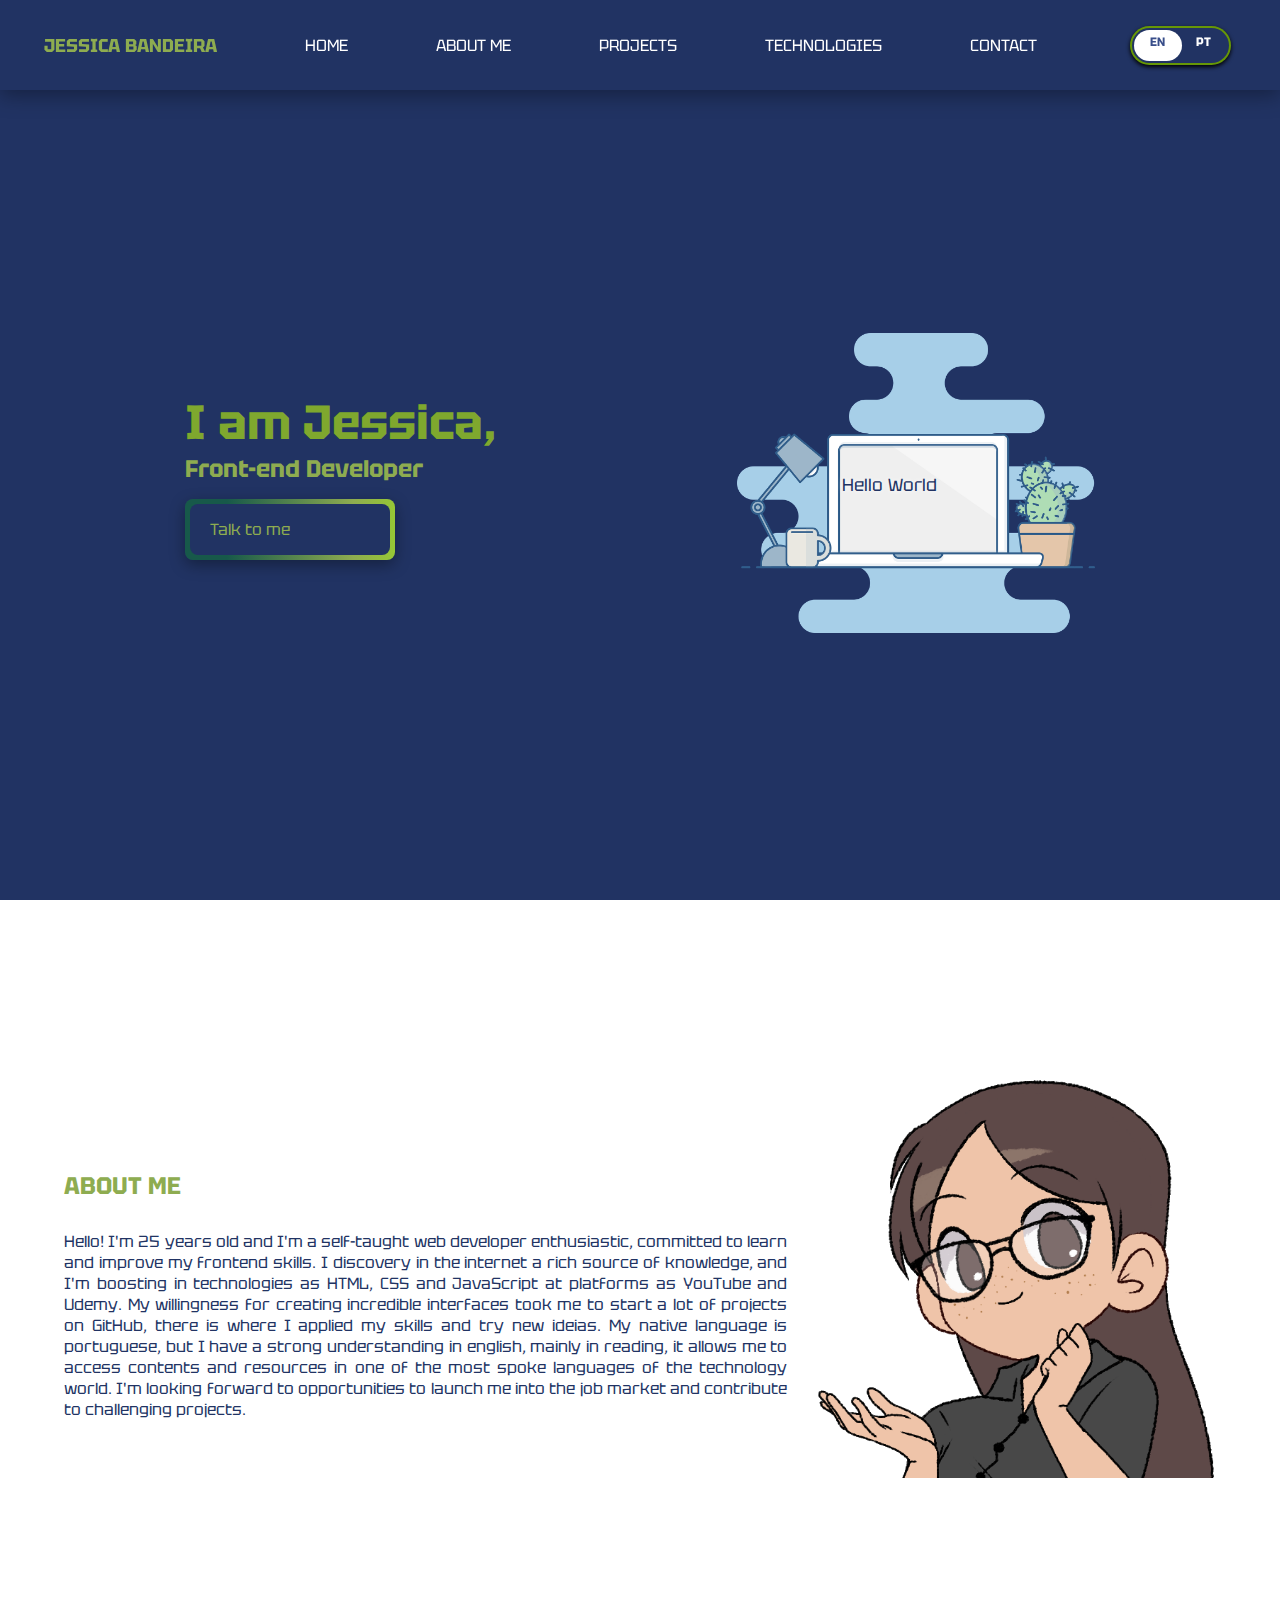
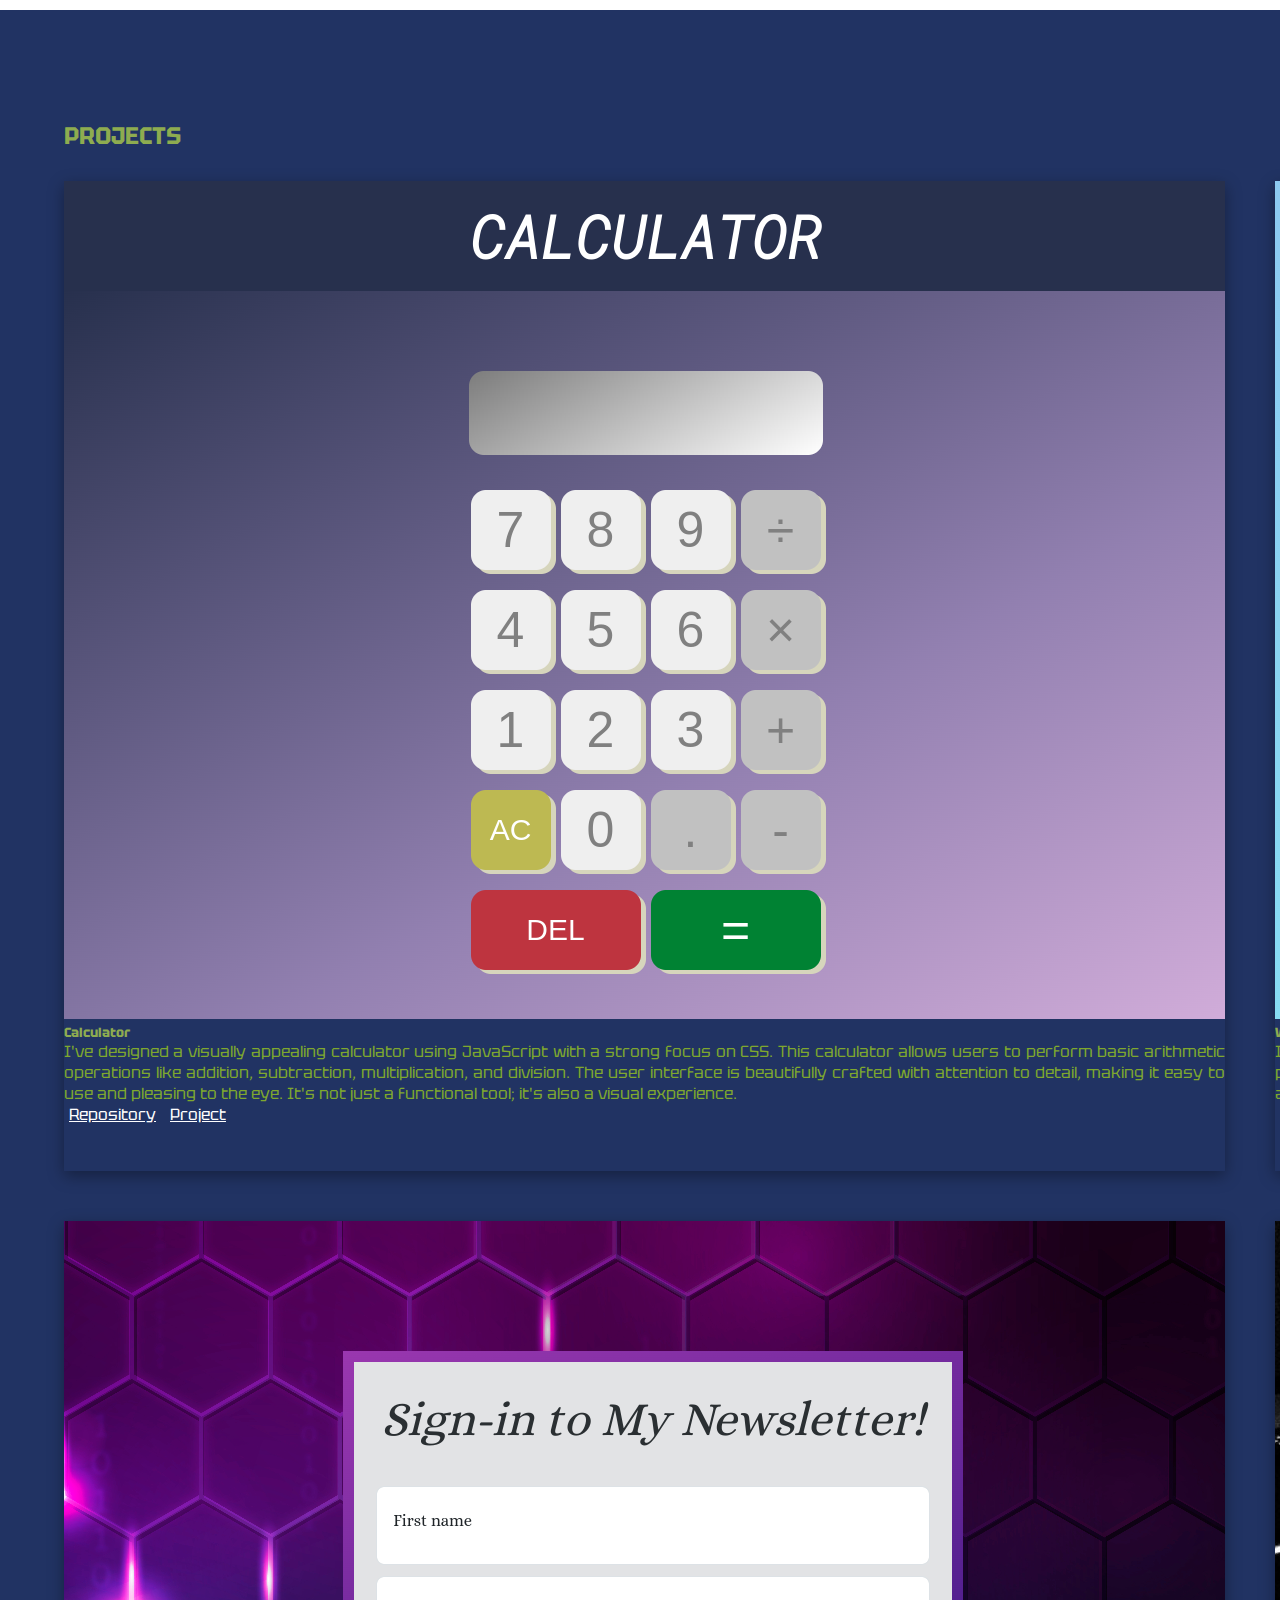
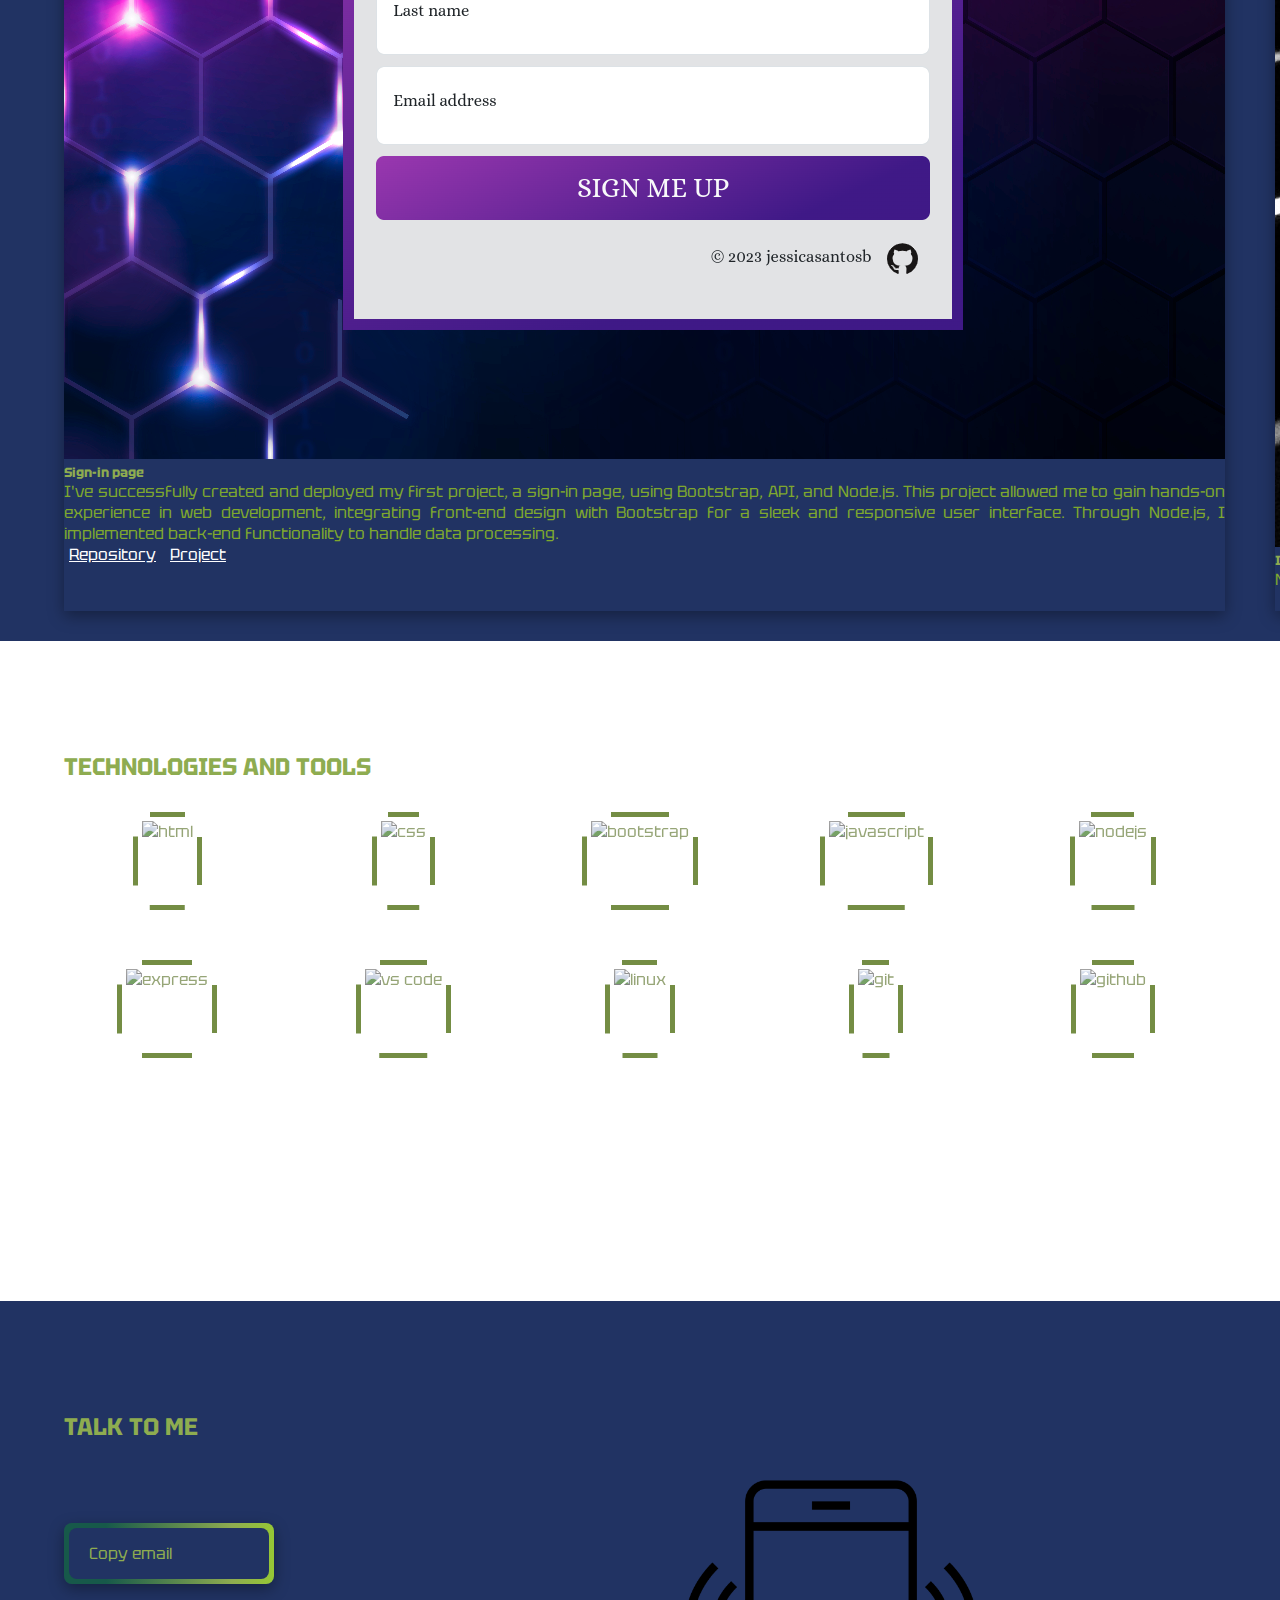
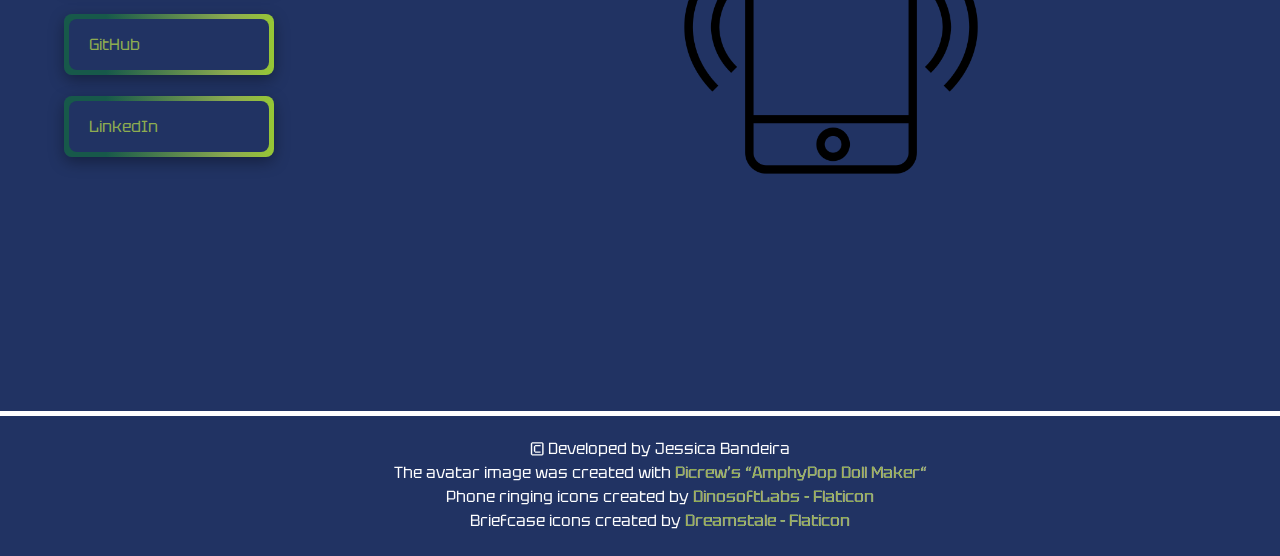
==== commit 505e9401: "fixing navbar" ====
--- a/index.html
+++ b/index.html
@@ -20,15 +20,16 @@
 <body>
     <!-- navbar -->
     <nav id="navbar">
-        <div class="logo">
-            <h3>Jessica Bandeira</h3>
-        </div>
+        
         <div class="hamburger">
-            <div class="line1"></div>
-            <div class="line2"></div>
-            <div class="line3"></div>
+            <div class="line"></div>
+            <div class="line"></div>
+            <div class="line"></div>
         </div>
         <ul class="nav-links">
+            <div>
+                <h3 class="logo">Jessica Bandeira</h3>
+            </div>
             <li><a href="#home">Home</a></li>
             <li><a href="#about">About me</a></li>
             <li><a href="#projects">Projects</a></li>
--- a/style.css
+++ b/style.css
@@ -9,7 +9,7 @@
     overflow-x: hidden;
 }
 
-h1::selection, h2::selection, h3::selection, p::selection, a::selection, img::selection, span::selection {
+h1::selection, h2::selection, h3::selection, p::selection, li::selection, a::selection, img::selection, span::selection {
     background-color: #8EAC50;
     color: #213363;
 }
@@ -27,7 +27,7 @@
 
 /* sections */
 section {
-    padding: 80px 8% 30px 8%;
+    padding: 80px 5% 30px 5%;
 }
 
 /* buttons */
@@ -61,33 +61,18 @@
     background-color: #213363;
     color: #8EAC50;
     box-shadow: rgba(0, 0, 0, 0.35) 0px 5px 20px;
+    height: 10vh;
     width: 100%;
-    min-height: 80px;
     position: fixed;
-    display: flex;
-    z-index: 2;
-}
-.logo {
-    padding: 1vh 1vw;
-    text-align: center;
+    z-index: 3;
 }
 .nav-links {
     display: flex;
-    list-style: none; 
-    width: 88vw;
-    padding: 0 0.7vw;
-    justify-content: space-evenly;
+    list-style: none;
+    height: 100%;
+    justify-content: space-around;
     align-items: center;
     text-transform: uppercase;
-}
-.nav-links li a {
-    color: #fff;
-    text-decoration: none;
-    padding: 10px;
-    margin: 0 0.7vw;
-}
-.nav-links li a:hover {
-    color: #7fa82e;
 }
 .nav-links li {
     position: relative;
@@ -105,96 +90,74 @@
 .nav-links li a:hover::before {
     width: 80%;
 }
-.hamburger div {
-    width: 30px;
-    height:3px;
-    background: #f2f5f7;
-    margin: 5px;
-    transition: all 0.3s ease;
-}
-.hamburger {
+.nav-links li a {
+    color: #fff;
+    text-decoration: none;
+    font-size: 16px;
+}
+.nav-links li a:hover {
+    color: #7fa82e;
+}
+.navbar-icons a i::before {
+    content: "";
     display: none;
 }
 
-@media screen and (max-width: 1100px) {
-    nav{
-        position: fixed;
-        z-index: 3;
-    }
-    .logo h3 {
-        font-size: 1rem;
-        padding: 25px 0 0 20px;
-    }
-    .hamburger{
-        display:block;
+@media screen and (max-width: 1000px) {
+    .line {
+        width: 30px;
+        height: 3px;
+        background-color: #fff;
+        margin: 5px;
+    }
+    #navbar {
         position: absolute;
+    }
+    .hamburger {
+        background: #213363;
+        padding: 5px;
+        border-radius: 5px;
+        position: fixed;  /* absolute */
         cursor: pointer;
         right: 5%;
-        top: 50%;
+        top: 5%;   /* 50% */
         transform: translate(-5%, -50%);
-        z-index: 2;
-        transition: all 0.7s ease;
-    }
-    .nav-links{
-        position: fixed;
-        background: linear-gradient(36deg, rgba(142,172,80,1) 20%, rgba(90,125,20,1) 100%);
-        color: #fff;
+        z-index: 4;
+    }
+    .nav-links {
+        position: fixed; /* fixed */
+        z-index: 3;
+        background: hsl(0 0% 100% / 0.1);    
+        backdrop-filter: blur(1rem);
         height: 100vh;
         width: 100%;
         flex-direction: column;
-        clip-path: circle(50px at 90% -20%);
+        padding: 0;
+        clip-path: circle(50px at 90% -60%);
         -webkit-clip-path: circle(50px at 90% -10%);
         transition: all 1s ease-out;
         pointer-events: none;
     }
-    .nav-links.open{
+    .logo {
+        background-color: #fff;
+        box-shadow: rgba(0, 0, 0, 0.35) 0px 5px 20px;
+        font-size: 0.5rem;
+        padding: 10px;
+        border-radius: 10px;
+    }
+    .nav-links li a {
+        background-color: #213363;
+        box-shadow: rgba(0, 0, 0, 0.35) 0px 5px 20px;
+        /* text-shadow: rgba(0, 0, 0, 0.35) 0px 5px 20px; */
+        font-size: 0.75rem;
+        padding: 10px;
+        border-radius: 10px;
+    }
+    .nav-links.open {
         clip-path: circle(1000px at 90% -10%);
         -webkit-clip-path: circle(1000px at 90% -10%);
         pointer-events: all;
     }
-    .nav-links li{
-        opacity: 0;
-    }
-    .nav-links li:nth-child(1){
-        transition: all 0.5s ease 0.2s;
-    }
-    .nav-links li:nth-child(2){
-        transition: all 0.5s ease 0.4s;
-    }
-    .nav-links li:nth-child(3){
-        transition: all 0.5s ease 0.6s;
-    }
-    .nav-links li:nth-child(4){
-        transition: all 0.5s ease 0.7s;
-    }
-    .nav-links li:nth-child(5){
-        transition: all 0.5s ease 0.8s;
-    }
-    .nav-links li:nth-child(6){
-        transition: all 0.5s ease 0.9s;
-        margin: 0;
-    }
-    .nav-links li:nth-child(7){
-        transition: all 0.5s ease 1s;
-        margin: 0;
-    }
-    li.fade{
-        opacity: 1;
-    }
-}
-.toggle .line1 {
-    transform: rotate(-45deg) translate(-5px,6px);
-}
-.toggle .line2 {
-    transition: all 0.7s ease;
-    width:0;
-}
-.toggle .line3 {
-    transform: rotate(45deg) translate(-5px,-6px);
-}
-.navbar-icons a i::before {
-    content: "";
-    display: none;
 }
 
 /* language toggle */
@@ -265,7 +228,7 @@
     left: 2px;
     bottom: 2px;
     right: 2px;
-    background-color: #7fa82e;
+    background-color: #213363;
     -moz-border-radius: 60px;
     -ms-border-radius: 60px;
     -o-border-radius: 60px;
@@ -370,14 +333,14 @@
     display: flex;
     justify-content: space-between;
     align-items: center;
-    gap: 50px;
+    gap: 30px;
     text-align: justify;
 }
 .card-content img {
     height: 400px;
 }
 
-@media screen and (max-width: 1000px) {
+@media screen and (max-width: 900px) {
     #about {
         min-height: 400px;
         flex-direction: column;
@@ -622,7 +585,6 @@
 #footer p a {
     text-decoration: none;
     color: #8EAC50;
-    word-break: break-all;
 }
 #footer p:hover  {
     --_p: 100%;
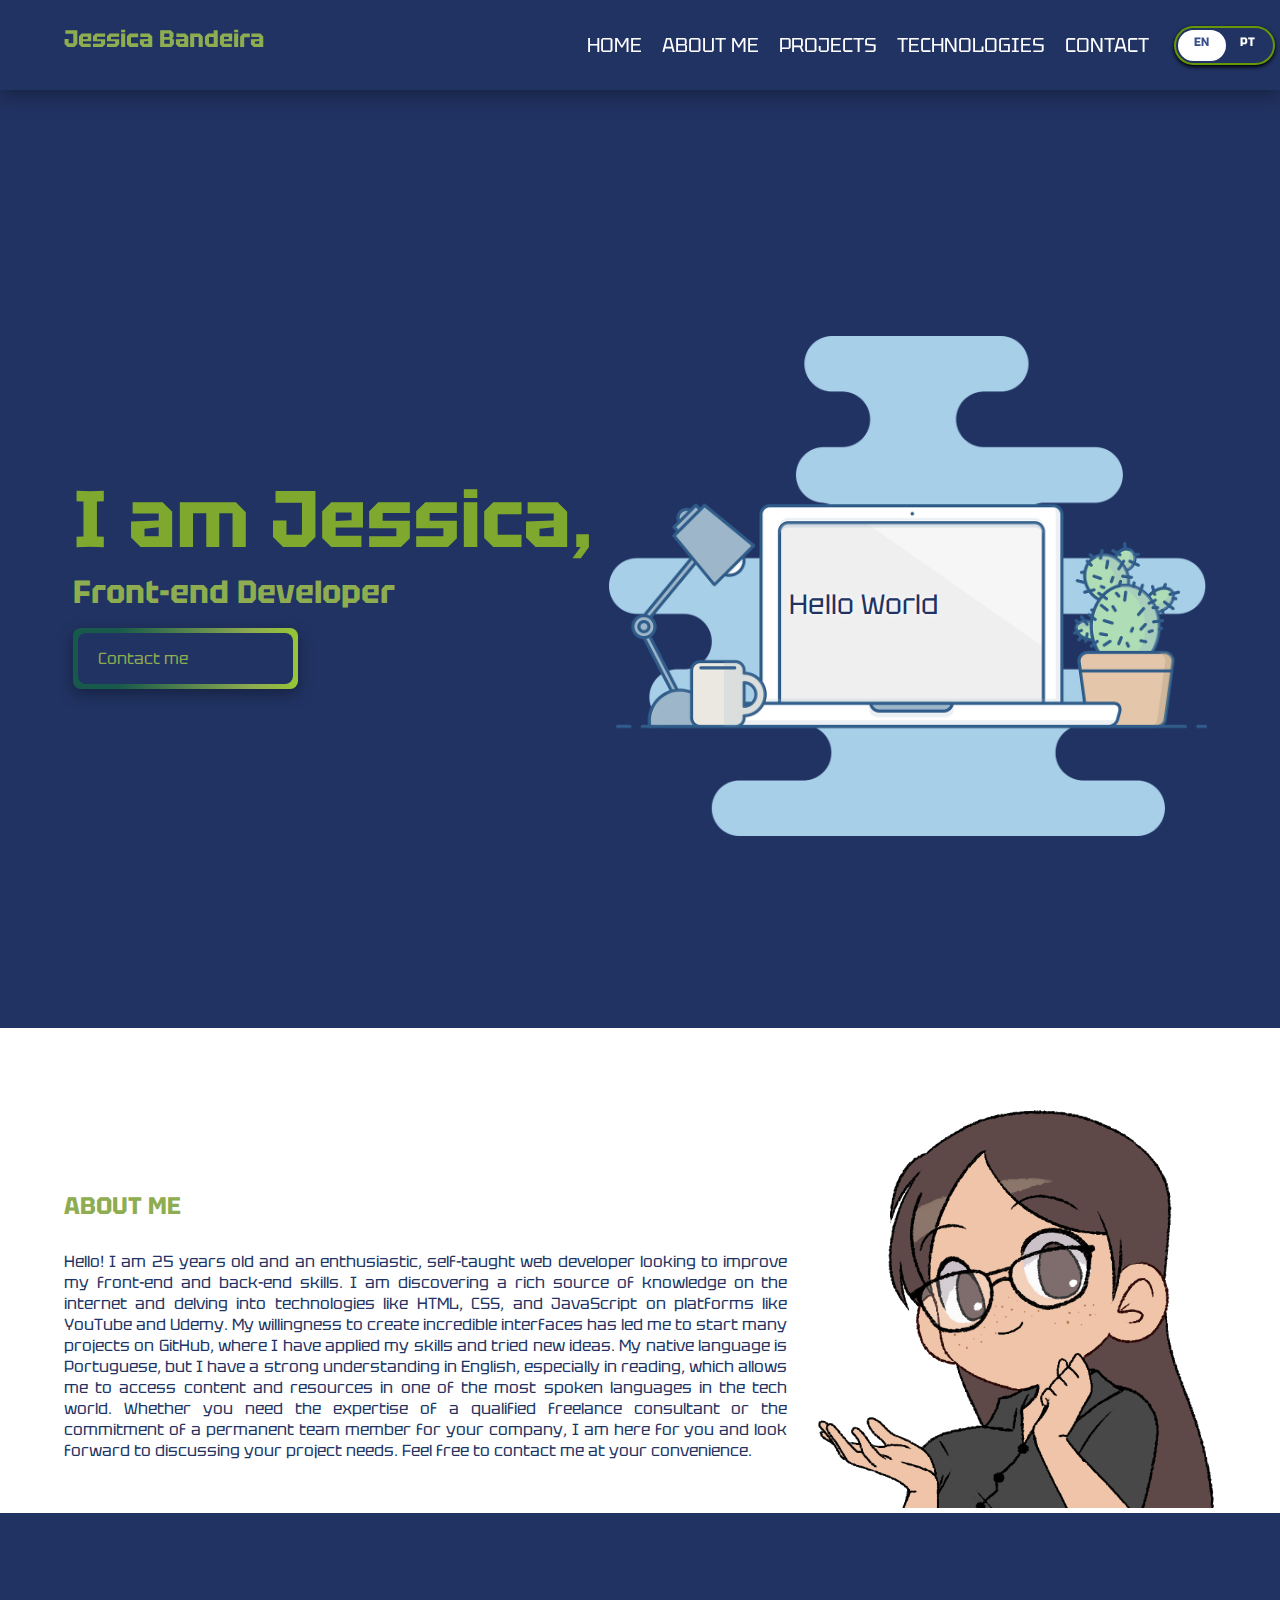
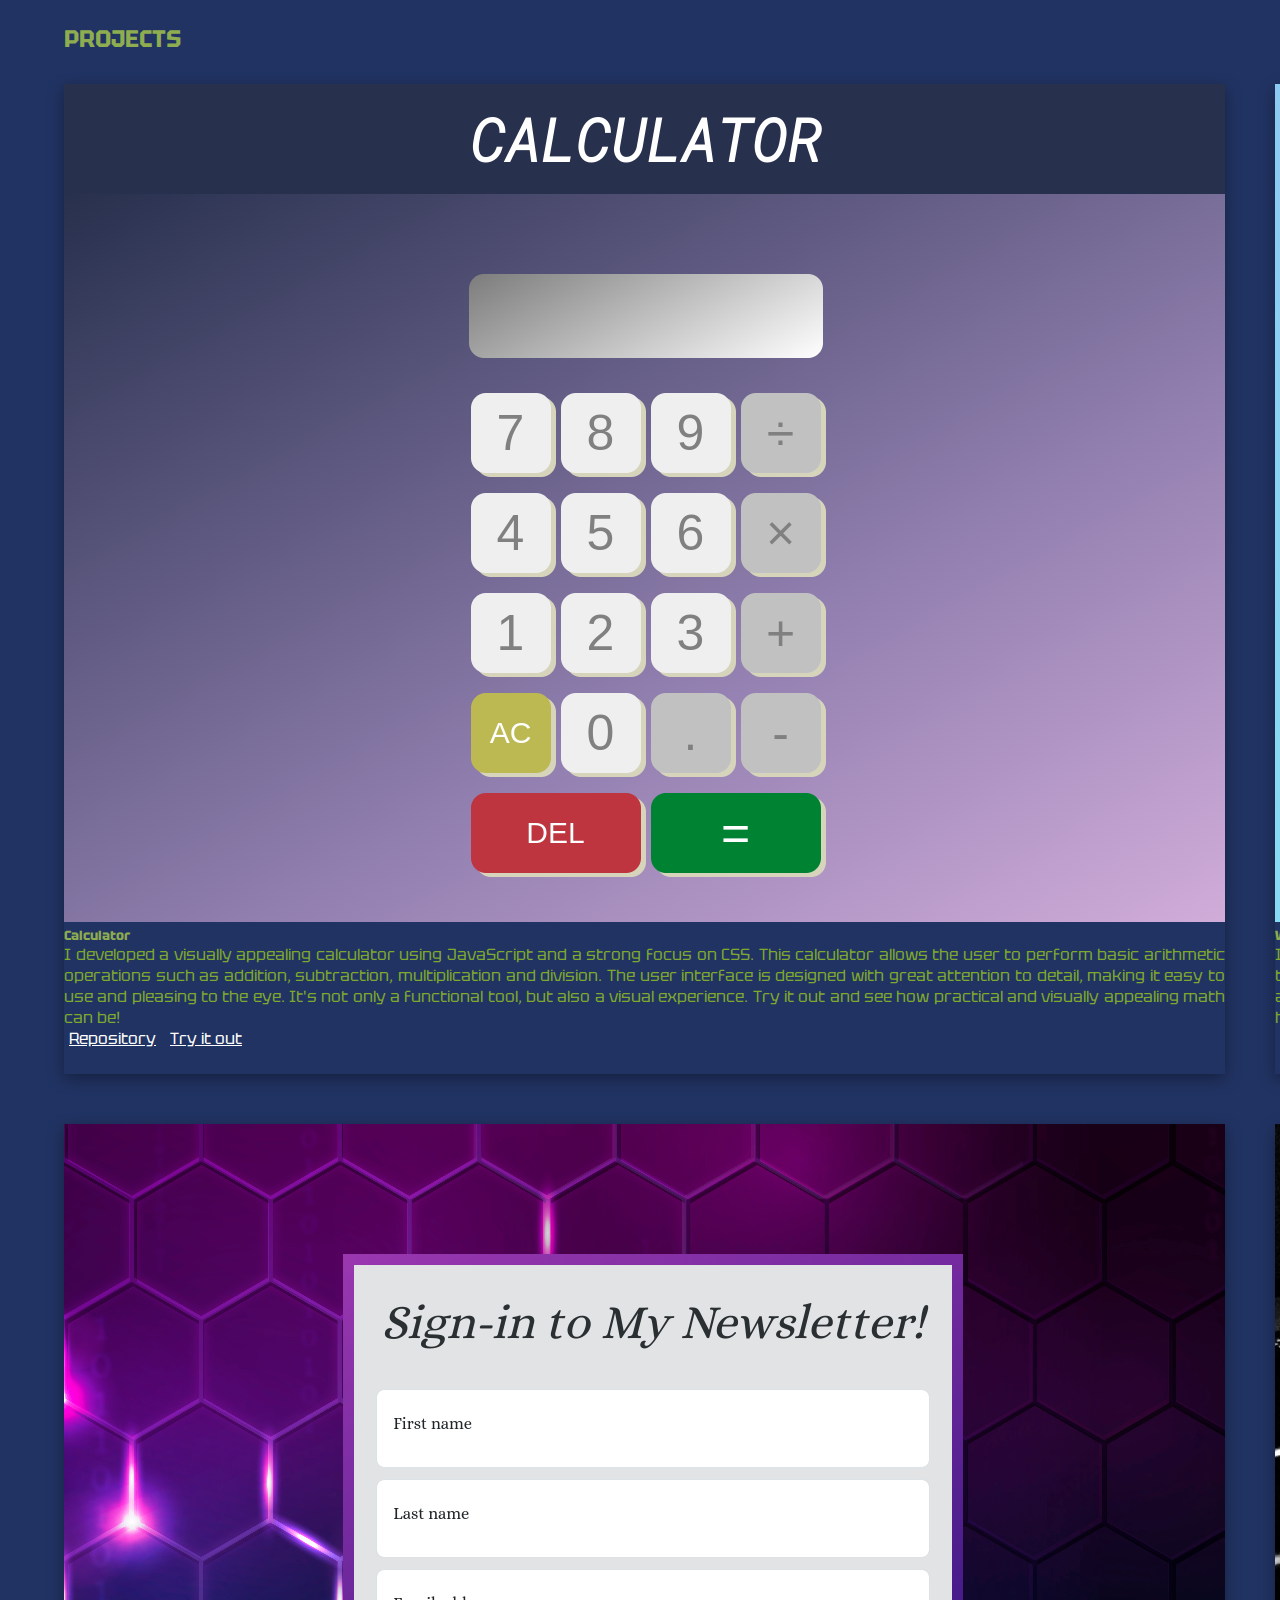
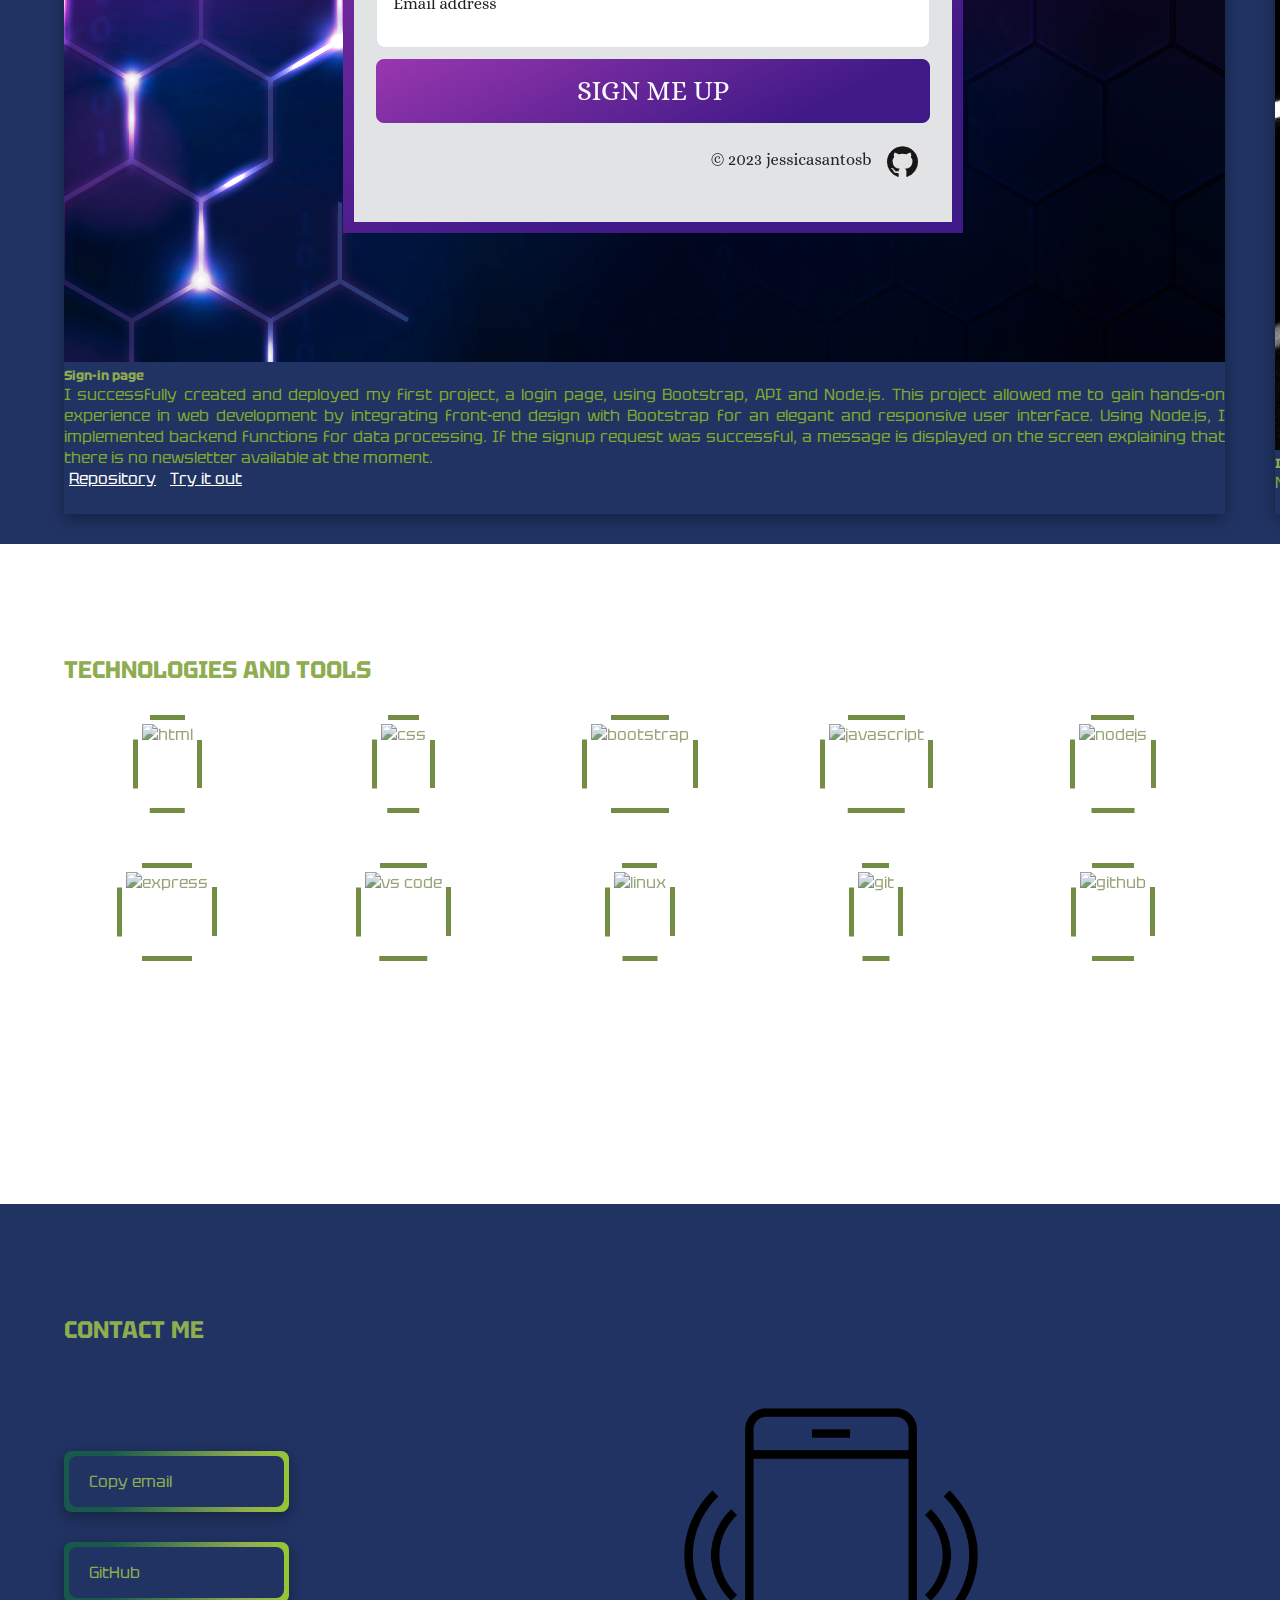
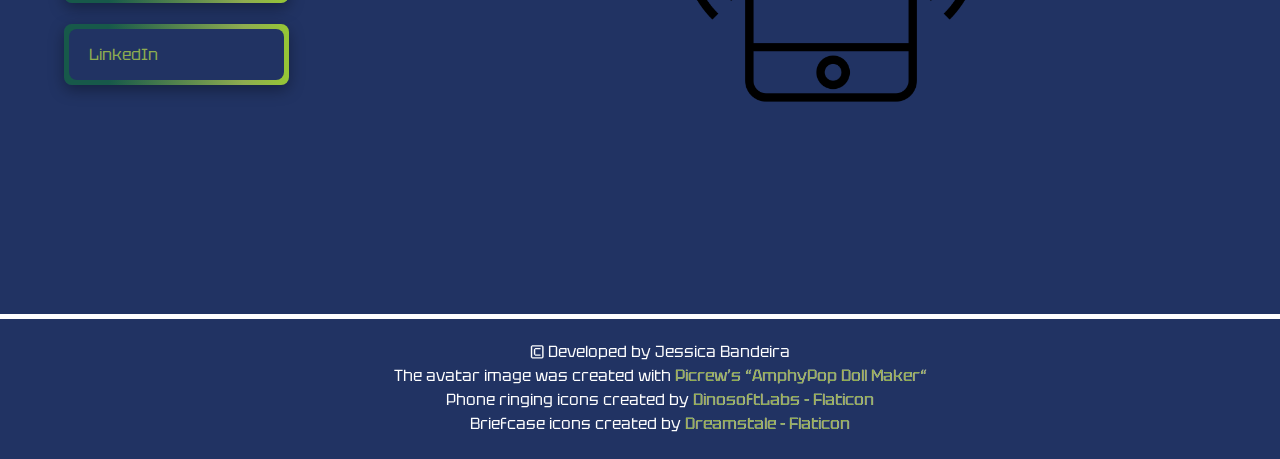
==== commit 9a0f6d44: "improving responsiveness and texts" ====
--- a/index.html
+++ b/index.html
@@ -2,7 +2,7 @@
 <html lang="en">
 <head>
     <meta charset="UTF-8">
-    <meta name="viewport" content="width=device-width, initial-scale=1.0">
+    <meta name="viewport" content="width=device-width, user-scalable=no">
     <title>Jessica Bandeira</title>
     <link href="images/briefcase.png" rel="icon"  type="image/x-icon" />
     <!-- bootstrap -->
@@ -20,16 +20,15 @@
 <body>
     <!-- navbar -->
     <nav id="navbar">
-        
         <div class="hamburger">
             <div class="line"></div>
             <div class="line"></div>
             <div class="line"></div>
         </div>
+        <div class="logo">
+            <h3 >Jessica Bandeira</h3>
+        </div>
         <ul class="nav-links">
-            <div>
-                <h3 class="logo">Jessica Bandeira</h3>
-            </div>
             <li><a href="#home">Home</a></li>
             <li><a href="#about">About me</a></li>
             <li><a href="#projects">Projects</a></li>
@@ -39,8 +38,8 @@
             <div class="switch">
                 <input id="language-toggle" class="check-toggle check-toggle-round-flat" type="checkbox">
                 <label for="language-toggle"></label>
-                <span class="on">EN</span>
-                <span class="off">PT</span>
+                <a  class="on" href="#">EN</a> 
+                <a  class="off" href="pt-br.html">PT</a>
             </div>
         </ul>
     </nav>
@@ -51,7 +50,7 @@
             <h1>I am Jessica,</h1>
             <h3>Front-end Developer</h3>
             <a class="contact-btn" href="#contact">
-                <span>Talk to me</span>
+                <span>Contact me</span>
             </a>
         </div>
         <figure>
@@ -64,7 +63,8 @@
     <section id="about" class="card-bg">
         <div>
             <h2>About me</h2>
-            <p>Hello! I'm 25 years old and I'm a self-taught web developer enthusiastic, committed to learn and improve my frontend skills. I discovery in the internet a rich source of knowledge, and I'm boosting in technologies as HTML, CSS and JavaScript at platforms as YouTube and Udemy. My willingness for creating incredible interfaces took me to start a lot of projects on GitHub, there is where I applied my skills and try new ideias. My native language is portuguese, but I have a strong understanding in english, mainly in reading, it allows me to access contents and resources in one of the most spoke languages of the technology world. I'm looking forward to opportunities to launch me into the job market and contribute to challenging projects.</p>
+            <p>Hello! I am 25 years old and an enthusiastic, self-taught web developer looking to improve my front-end and back-end skills. I am discovering a rich source of knowledge on the internet and delving into technologies like HTML, CSS, and JavaScript on platforms like YouTube and Udemy. My willingness to create incredible interfaces has led me to start many projects on GitHub, where I have applied my skills and tried new ideas. My native language is Portuguese, but I have a strong understanding in English, especially in reading, which allows me to access content and resources in one of the most spoken languages in the tech world. Whether you need the expertise of a qualified freelance consultant or the commitment of a permanent team member for your company, I am here for you and look forward to discussing your project needs. Feel free to contact me at your convenience.
+            </p>
         </div>
         <div class="card-content">
             <img src="images/avatar.png" alt="avatar">
@@ -79,27 +79,27 @@
                 <img src="images/calculator.png" class="card-img-top" alt="calculator">
                 <div class="card-body">
                   <h5 class="card-title">Calculator</h5>
-                  <p class="card-text">I've designed a visually appealing calculator using JavaScript with a strong focus on CSS. This calculator allows users to perform basic arithmetic operations like addition, subtraction, multiplication, and division. The user interface is beautifully crafted with attention to detail, making it easy to use and pleasing to the eye. It's not just a functional tool; it's also a visual experience.</p>
+                  <p class="card-text">I developed a visually appealing calculator using JavaScript and a strong focus on CSS. This calculator allows the user to perform basic arithmetic operations such as addition, subtraction, multiplication and division. The user interface is designed with great attention to detail, making it easy to use and pleasing to the eye. It's not only a functional tool, but also a visual experience. Try it out and see how practical and visually appealing math can be!</p>
                   <a href="https://github.com/jessicasantosb/calculator" target="_blank" class="btn">Repository</a>
-                  <a href="https://jessicasantosb.github.io/calculator/" target="_blank" class="btn">Project</a>
+                  <a href="https://jessicasantosb.github.io/calculator/" target="_blank" class="btn">Try it out</a>
                 </div>
               </div>    
               <div class="card">
                 <img src="images/weather.png" class="card-img-top" alt="weather app">
                 <div class="card-body">
                   <h5 class="card-title">Weather app</h5>
-                  <p class="card-text">I've developed a weather app as a hands-on project to learn about APIs and Node.js. By integrating with a weather API, it retrieves up-to-date weather data and presents it in a user-friendly format. Users can search for cities or specific locations and instantly receive weather information, such as temperature, humidity, and weather conditions.</p>
+                  <p class="card-text">I developed a weather app as a hands-on project to learn about APIs and Node.js. This app allows users to check weather conditions for various locations in real time. By integrating with a weather API, current weather data is retrieved and presented in a user-friendly format. Users can search for cities or specific locations and instantly receive weather information, such as temperature, humidity, and weather conditions. The project provided valuable experience in working with APIs, handling data, and creating a functional application using Node.js.</p>
                   <a href="https://github.com/jessicasantosb/weather-app" target="_blank" class="btn">Repository</a>
-                  <a href="https://jessicasantosb.github.io/weather-app/" target="_blank" class="btn">Project</a>
+                  <a href="https://jessicasantosb.github.io/weather-app/" target="_blank" class="btn">Try it out</a>
                 </div>
               </div>    
               <div class="card">
                 <img src="images/sign-in.png" class="card-img-top" alt="sign-in page">
                 <div class="card-body">
                   <h5 class="card-title">Sign-in page</h5>
-                  <p class="card-text">I've successfully created and deployed my first project, a sign-in page, using Bootstrap, API, and Node.js. This project allowed me to gain hands-on experience in web development, integrating front-end design with Bootstrap for a sleek and responsive user interface. Through Node.js, I implemented back-end functionality to handle data processing.</p>
+                  <p class="card-text">I successfully created and deployed my first project, a login page, using Bootstrap, API and Node.js. This project allowed me to gain hands-on experience in web development by integrating front-end design with Bootstrap for an elegant and responsive user interface. Using Node.js, I implemented backend functions for data processing. If the signup request was successful, a message is displayed on the screen explaining that there is no newsletter available at the moment. </p>
                   <a href="https://github.com/jessicasantosb/landing-page" target="_blank" class="btn ">Repository</a>
-                  <a href="http://landingpage-p8g0.onrender.com/" target="_blank" class="btn">Project</a>
+                  <a href="http://landingpage-p8g0.onrender.com/" target="_blank" class="btn">Try it out</a>
                 </div>
               </div>
               <div class="card" aria-hidden="true">
@@ -141,7 +141,7 @@
 
     <!-- contact section -->
     <section id="contact"">
-        <h2>Talk to me</h2>
+        <h2>Contact me</h2>
         <div class="contact-content">
             <div>
                 <div class="popup">
@@ -178,5 +178,17 @@
     <!-- scripts -->
     <script src="https://cdn.jsdelivr.net/npm/bootstrap@5.3.0/dist/js/bootstrap.bundle.min.js" integrity="sha384-geWF76RCwLtnZ8qwWowPQNguL3RmwHVBC9FhGdlKrxdiJJigb/j/68SIy3Te4Bkz" crossorigin="anonymous"></script>
     <script src="app.js"></script>
+
+    <script>
+        const element = document.getElementById("language-toggle");
+        var isChecked = false;
+        element.addEventListener("change", function(){
+            if (isChecked === false) {
+                window.location.href = "pt-br.html";
+            } else {
+                window.location.href = "index.html";
+            }
+        })
+    </script>
 </body>
 </html>--- a/style.css
+++ b/style.css
@@ -30,12 +30,18 @@
     padding: 80px 5% 30px 5%;
 }
 
+@media screen and (max-width: 1000px) {
+    section {
+        padding-top: 20px;
+    }
+}
+
 /* buttons */
 .contact-btn {
   background-image: linear-gradient(90deg, rgba(23,89,74,1) 20%, rgba(142,172,80,1) 80%, rgb(150, 199, 53) 100%);
   color: #8EAC50;
   box-shadow: rgba(0, 0, 0, 0.35) 0px 5px 15px;
-  width: 200px;
+  width: 215px;
   border-radius: 8px;
   border: 0;
   display: flex;
@@ -66,11 +72,18 @@
     position: fixed;
     z-index: 3;
 }
+.logo h3 {
+    position: absolute;
+    font-size: 1.5rem;
+    left: 5%;
+    top: 25%;
+}
 .nav-links {
     display: flex;
     list-style: none;
     height: 100%;
-    justify-content: space-around;
+    justify-content: flex-end;
+    gap: 20px;
     align-items: center;
     text-transform: uppercase;
 }
@@ -93,7 +106,7 @@
 .nav-links li a {
     color: #fff;
     text-decoration: none;
-    font-size: 16px;
+    font-size: 20px;
 }
 .nav-links li a:hover {
     color: #7fa82e;
@@ -117,20 +130,21 @@
         background: #213363;
         padding: 5px;
         border-radius: 5px;
-        position: fixed;  /* absolute */
+        position: fixed; 
         cursor: pointer;
         right: 5%;
-        top: 5%;   /* 50% */
+        top: 5%;
         transform: translate(-5%, -50%);
         z-index: 4;
     }
     .nav-links {
-        position: fixed; /* fixed */
+        position: fixed;
         z-index: 3;
         background: hsl(0 0% 100% / 0.1);    
         backdrop-filter: blur(1rem);
         height: 100vh;
         width: 100%;
+        justify-content: space-around;
         flex-direction: column;
         padding: 0;
         clip-path: circle(50px at 90% -60%);
@@ -138,24 +152,20 @@
         transition: all 1s ease-out;
         pointer-events: none;
     }
-    .logo {
-        background-color: #fff;
-        box-shadow: rgba(0, 0, 0, 0.35) 0px 5px 20px;
-        font-size: 0.5rem;
-        padding: 10px;
-        border-radius: 10px;
+    .logo h3 {
+        font-size: 1rem;
+        top: 35%;
     }
     .nav-links li a {
         background-color: #213363;
         box-shadow: rgba(0, 0, 0, 0.35) 0px 5px 20px;
-        /* text-shadow: rgba(0, 0, 0, 0.35) 0px 5px 20px; */
-        font-size: 0.75rem;
+        font-size: 1rem;
         padding: 10px;
         border-radius: 10px;
     }
     .nav-links.open {
         clip-path: circle(1000px at 90% -10%);
-        -webkit-clip-path: circle(1000px at 90% -10%);
+        -webkit-clip-path: circle(1500px at 90% -10%);
         pointer-events: all;
     }
 }
@@ -166,7 +176,7 @@
     display: inline-block;
     margin: 0 5px;
 }
-.switch > span {
+.switch > a {
     position: absolute;
     top: 8px;
     pointer-events: none;
@@ -174,6 +184,7 @@
     font-size: 0.75rem;
     width: 50%;
     text-align: center;
+    text-decoration: none;
 }
 input.check-toggle-round-flat:checked ~ .off {
     color: #7fa82e;
@@ -181,12 +192,12 @@
 input.check-toggle-round-flat:checked ~ .on {
     color: #fff;
 }
-.switch > span.on {
+.switch > a.on {
     left: 0;
     padding-left: 2px;
     color: #394e8a;
 }
-.switch > span.off {
+.switch > a.off {
     right: 0;
     padding-right: 2px;
     color: #fff;
@@ -259,19 +270,19 @@
     background-color: #213363;
     color: #8EAC50;
     position: relative;
-    min-height: 850px;
-    padding: 50px 5% 0 5%;
+    min-height: 100vh;
+    padding: 10% 5% 0 5%;
     display: flex;
     justify-content: space-around;
     align-items: center;
     flex-wrap: wrap;
 }
 #home div h1 {
-    font-size: 3rem;
+    font-size: 5rem;
     color: #7fa82e;
 }
 #home div h3 {
-    font-size: 1.5rem;
+    font-size: 2rem;
     padding-bottom: 15px;
 }
 #home div button a {
@@ -287,13 +298,13 @@
     display: inline-block;
 }
 figure img {
-    max-height: 300px;
+    max-height: 500px;
     margin-top: 20px;
 }
 figure figcaption {
     position: absolute;
-    padding: 160px 0 0 105px;
-    font-size: 1.10rem;
+    padding: 270px 0 0 180px;
+    font-size: 1.75rem;
     color: #213363;
     text-shadow: 0px 0px 5px #fff;
     white-space: nowrap;
@@ -309,9 +320,14 @@
   }
 }
 
-@media screen and (max-width: 500px) {
+@media screen and (max-width: 1000px) {
+    #home {
+        padding-top: 25%;
+    }
+}
+@media screen and (max-width: 600px) {
     #home div h1 {
-        font-size: 2rem;
+        font-size: 2.5rem;
     }
     #home div h3 {
         font-size: 1rem;
@@ -328,13 +344,13 @@
 /* about section */
 #about {
     position: relative;
-    min-height: 600px;
     color: #213363;
     display: flex;
     justify-content: space-between;
     align-items: center;
     gap: 30px;
     text-align: justify;
+    padding-bottom: 0;
 }
 .card-content img {
     height: 400px;
@@ -342,14 +358,12 @@
 
 @media screen and (max-width: 900px) {
     #about {
-        min-height: 400px;
         flex-direction: column;
-        place-items: center;
         gap: 30px;
         font-size: 0.75rem;
     }
     .card-content img {
-        height: 200px;
+        height: 250px;
     }
 }
 
@@ -445,6 +459,9 @@
     color: #fff;
     min-height: 600px;
 }
+#contact h2 {
+    margin-bottom: 25px;
+}
 .contact-content {
     display: flex;
     justify-content: space-between;
@@ -483,7 +500,6 @@
     position: absolute;
     z-index: 1;
     bottom: 125%;
-    left: 50%;
     margin-left: -45px;
 }
 .popup .popuptext::after {
@@ -569,6 +585,9 @@
     flex-direction: column;
     padding: 20px;
     bottom: 0;
+    -webkit-user-select: none;
+    -ms-user-select: none;
+    user-select: none;
 }
 #footer p {
     --b: 0.1em;   /* thickness of the line */
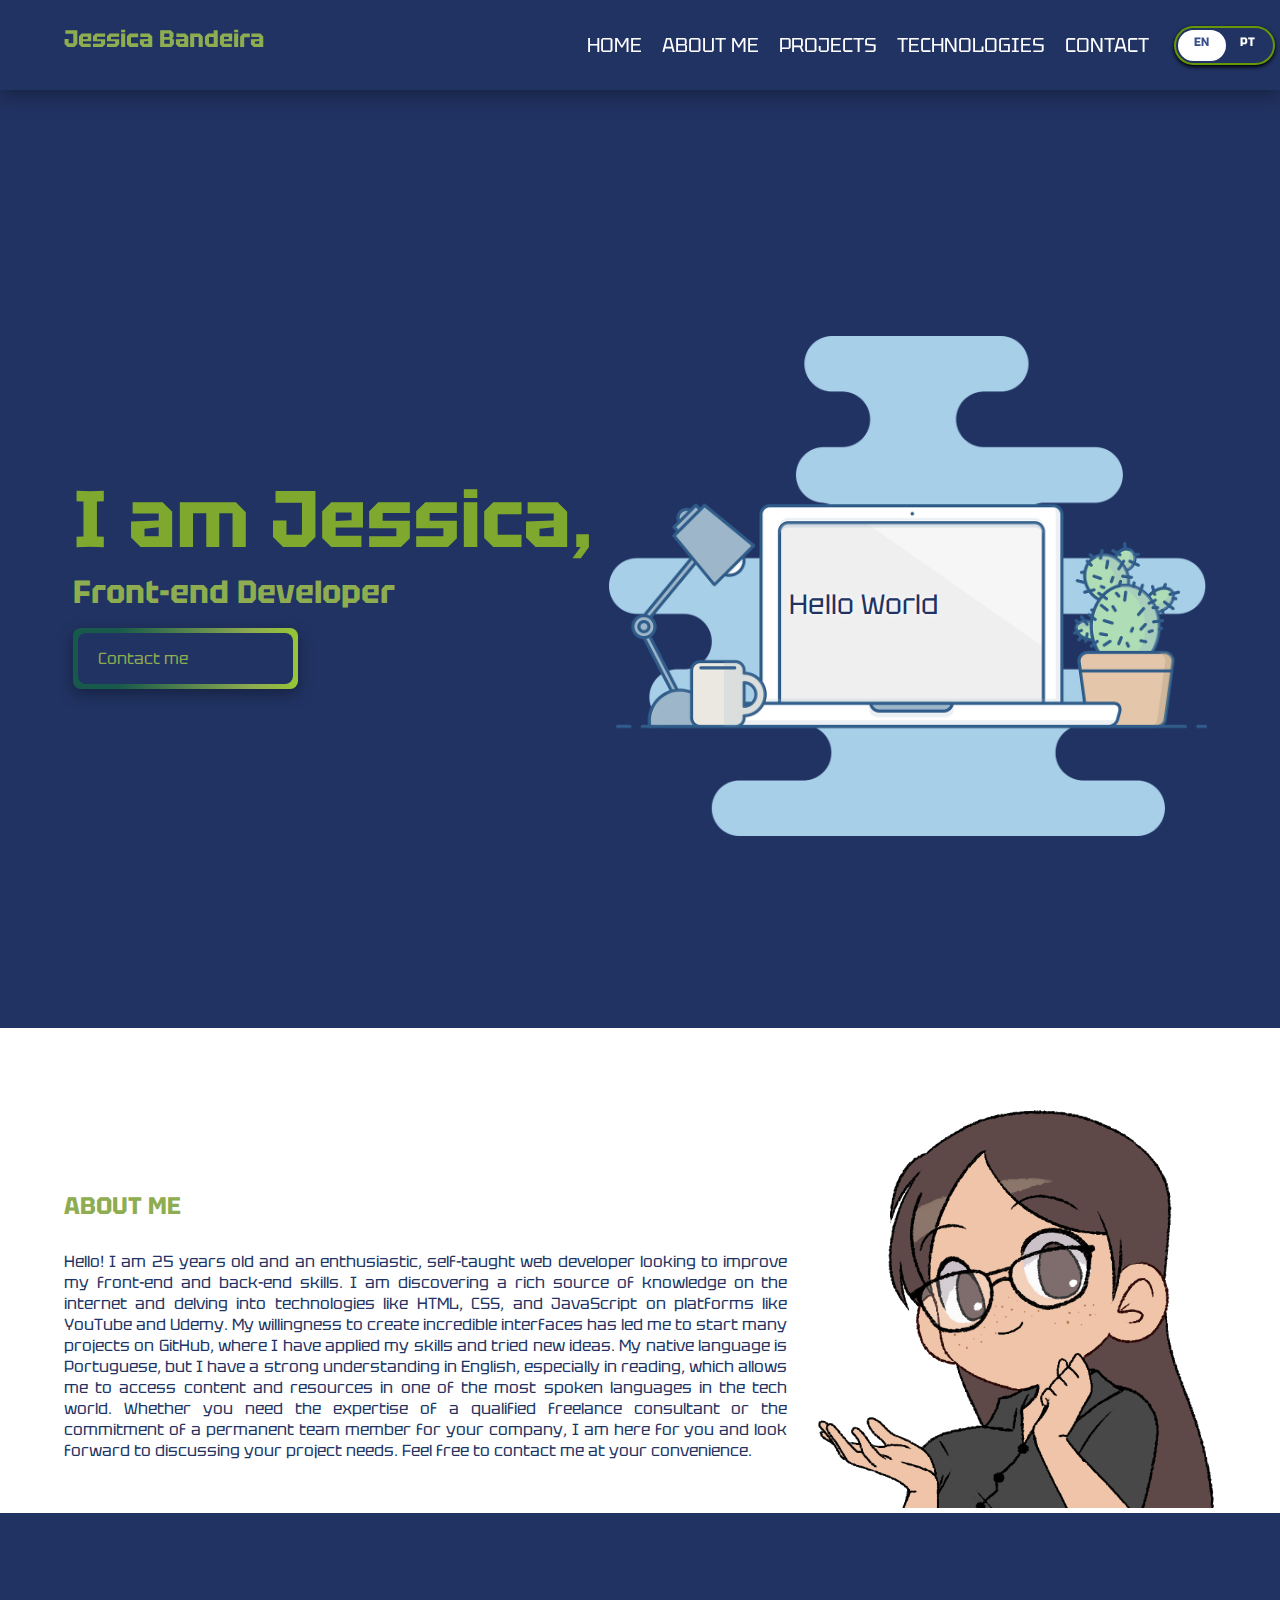
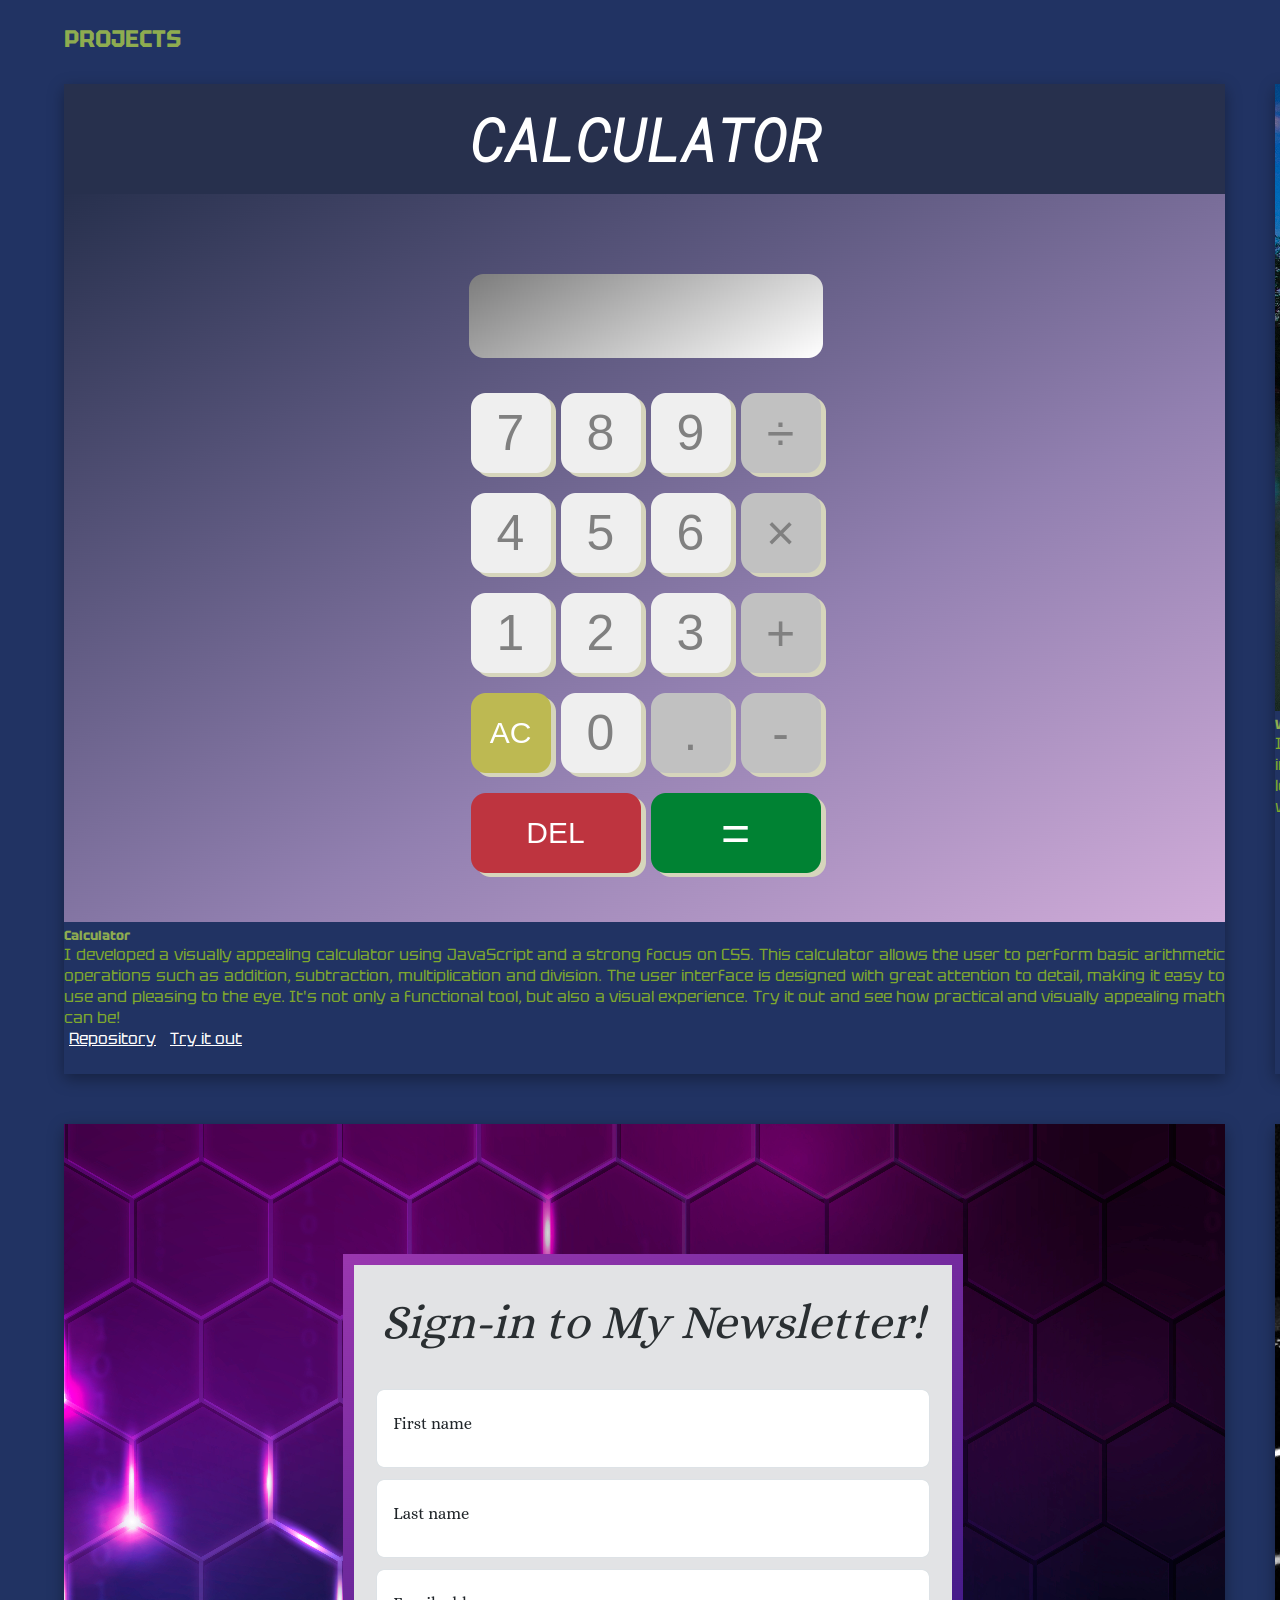
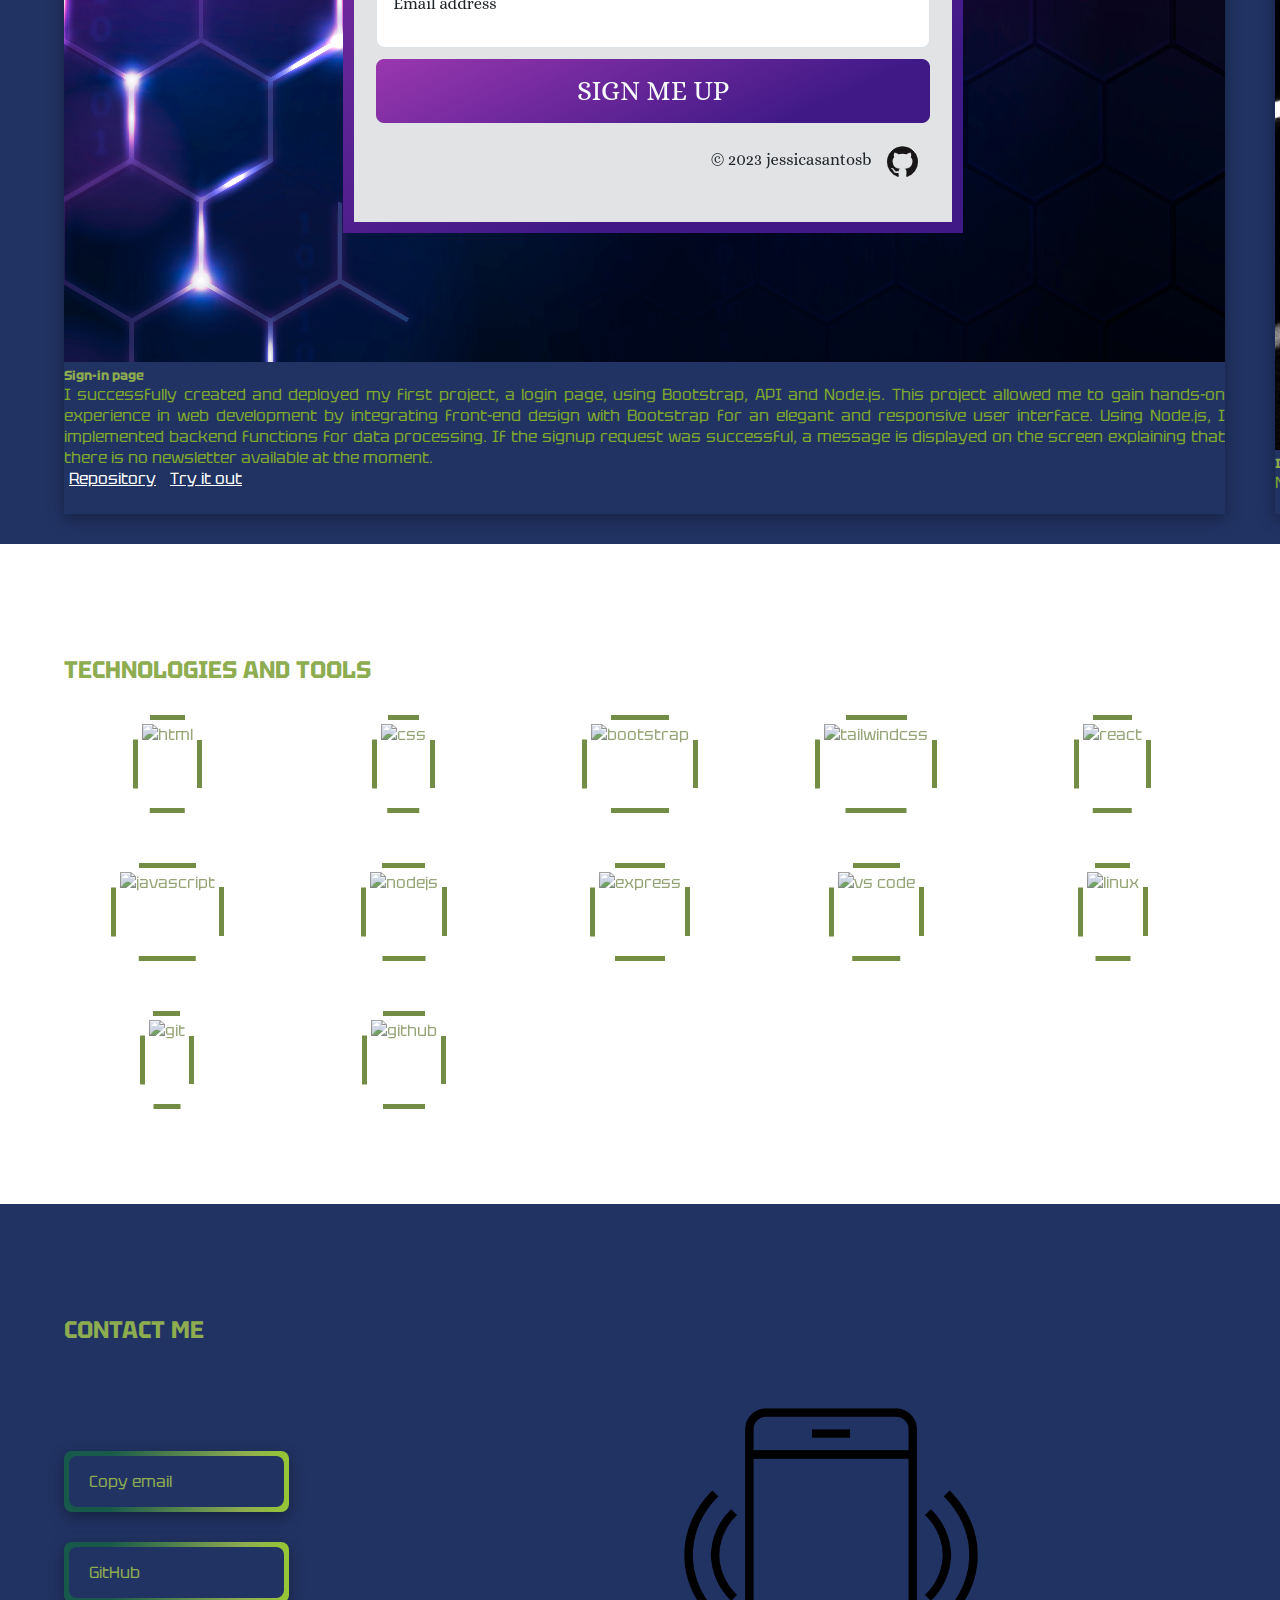
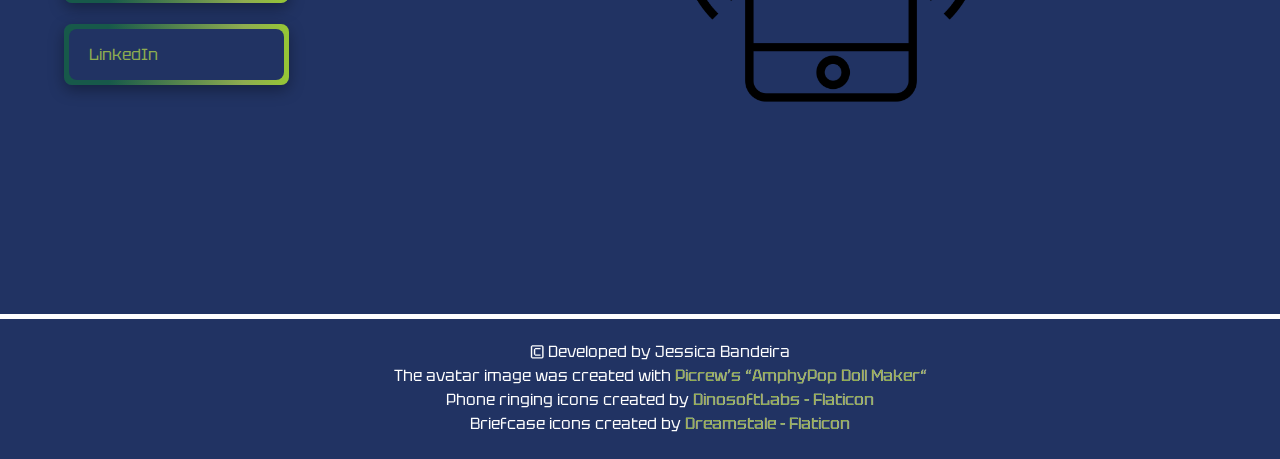
==== commit d9063a5f: "change wheater app version and add new tecnologies" ====
--- a/index.html
+++ b/index.html
@@ -88,9 +88,9 @@
                 <img src="images/weather.png" class="card-img-top" alt="weather app">
                 <div class="card-body">
                   <h5 class="card-title">Weather app</h5>
-                  <p class="card-text">I developed a weather app as a hands-on project to learn about APIs and Node.js. This app allows users to check weather conditions for various locations in real time. By integrating with a weather API, current weather data is retrieved and presented in a user-friendly format. Users can search for cities or specific locations and instantly receive weather information, such as temperature, humidity, and weather conditions. The project provided valuable experience in working with APIs, handling data, and creating a functional application using Node.js.</p>
+                  <p class="card-text">I developed a weather app as a hands-on project to learn about React, APIs and Node.js. This app allows users to check weather conditions for various locations in real time. By integrating with a weather API, current weather data is retrieved and presented in a user-friendly format. Users can search for cities or specific locations and instantly receive weather information, such as temperature, humidity, and weather conditions. The project provided valuable experience in working with APIs, handling data, and creating a functional application using Node.js.</p>
                   <a href="https://github.com/jessicasantosb/weather-app" target="_blank" class="btn">Repository</a>
-                  <a href="https://jessicasantosb.github.io/weather-app/" target="_blank" class="btn">Try it out</a>
+                  <a href="https://weather-app-react-7f5vuza17-jessicasantosb.vercel.app/" target="_blank" class="btn">Try it out</a>
                 </div>
               </div>    
               <div class="card">
@@ -129,6 +129,8 @@
             <img src="https://cdn.jsdelivr.net/gh/devicons/devicon/icons/html5/html5-original.svg" alt="html"/>
             <img src="https://cdn.jsdelivr.net/gh/devicons/devicon/icons/css3/css3-original.svg" alt="css"/>
             <img src="https://cdn.jsdelivr.net/gh/devicons/devicon/icons/bootstrap/bootstrap-original.svg" alt="bootstrap"/>
+            <img src="https://cdn.jsdelivr.net/gh/devicons/devicon/icons/tailwindcss/tailwindcss-original-wordmark.svg" alt="tailwindcss"/>
+            <img src="https://cdn.jsdelivr.net/gh/devicons/devicon/icons/react/react-original.svg" alt="react"/>
             <img src="https://cdn.jsdelivr.net/gh/devicons/devicon/icons/javascript/javascript-original.svg" alt="javascript"/>
             <img src="https://cdn.jsdelivr.net/gh/devicons/devicon/icons/nodejs/nodejs-original.svg" alt="nodejs"/>
             <img src="https://cdn.jsdelivr.net/gh/devicons/devicon/icons/express/express-original.svg" alt="express"/>
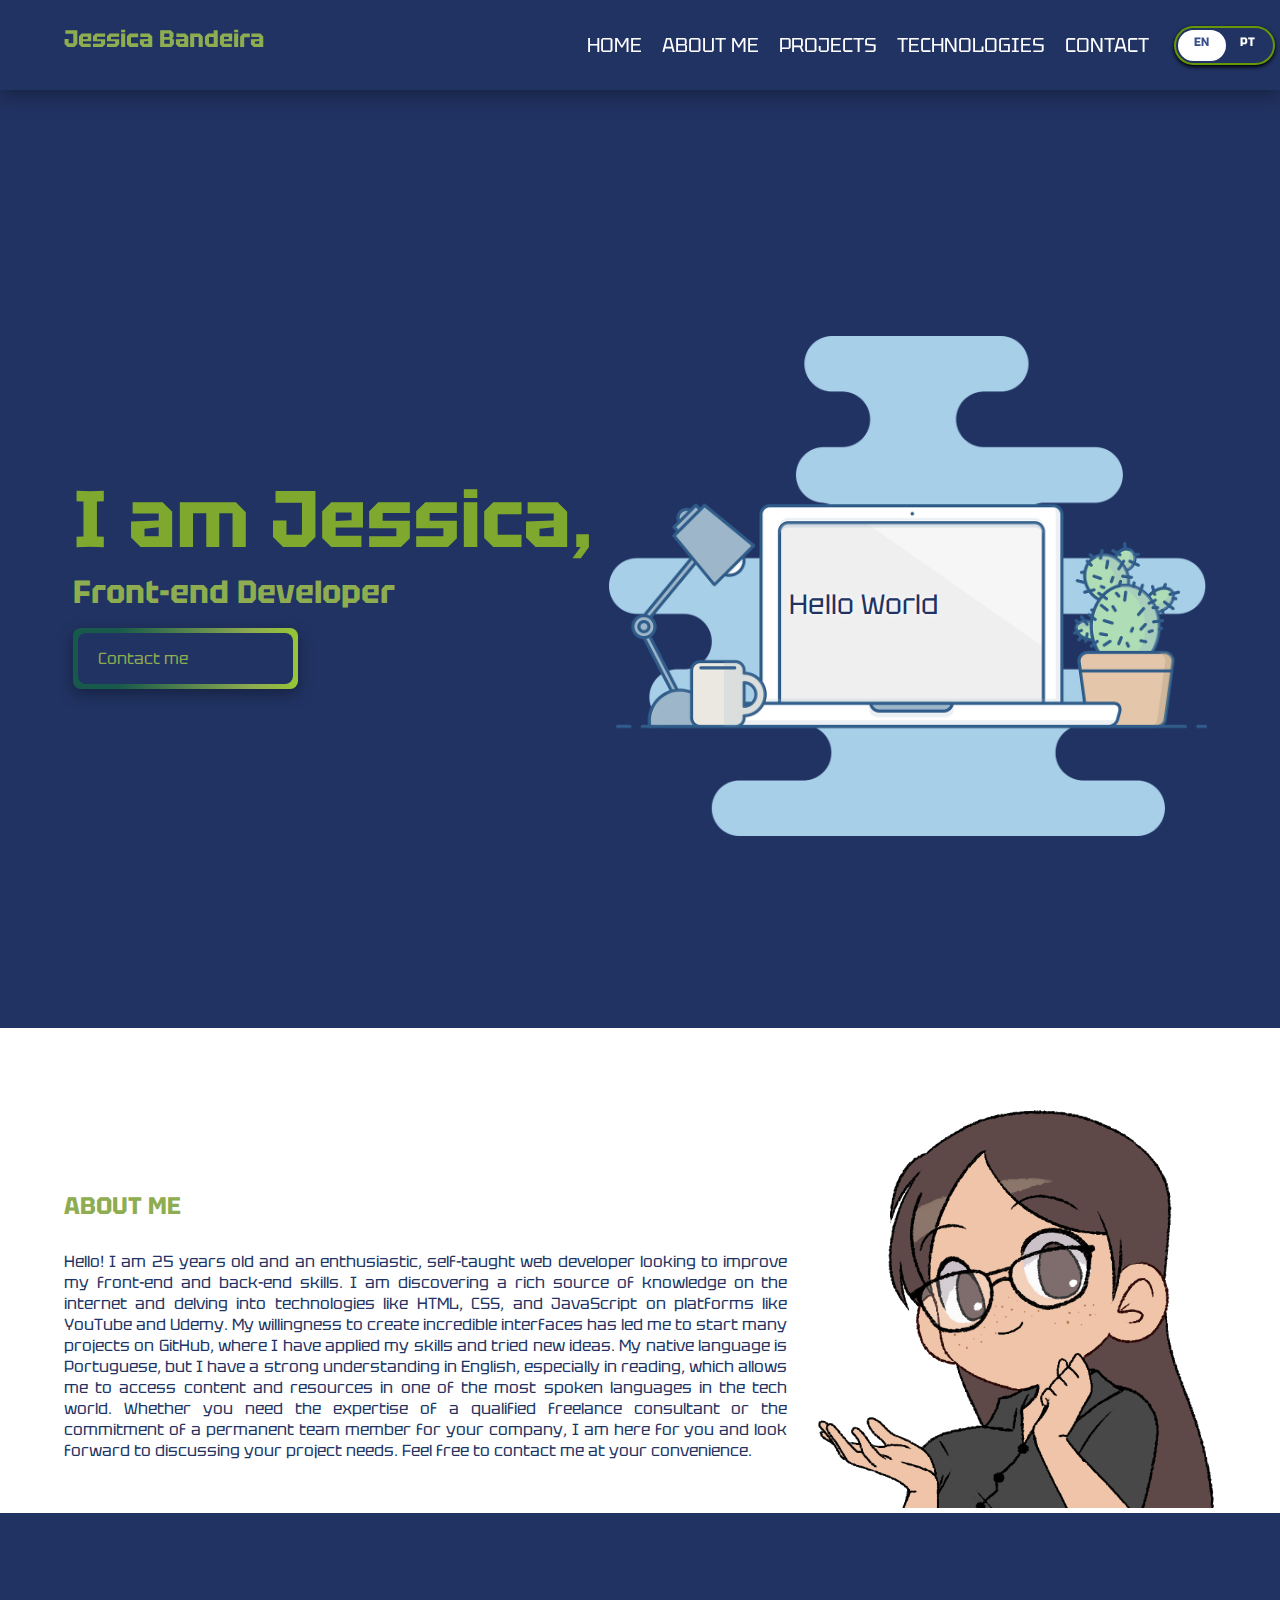
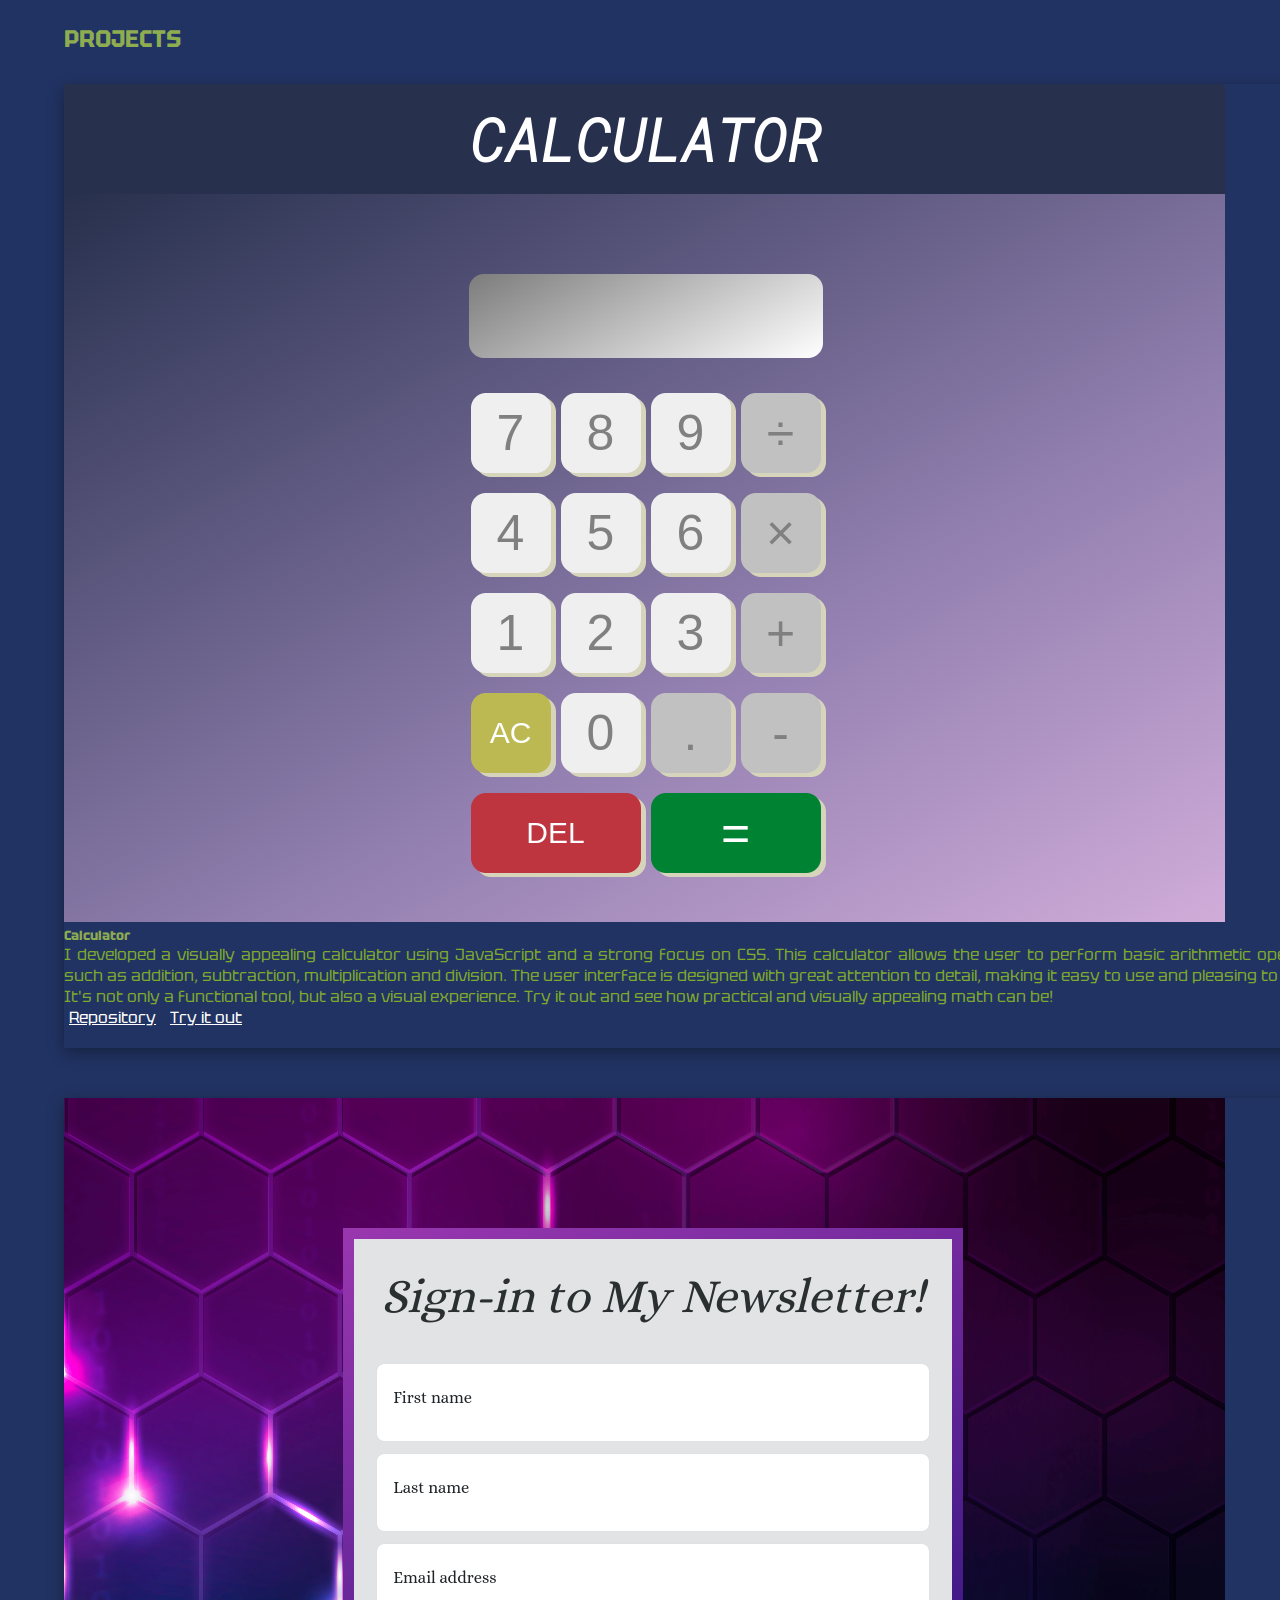
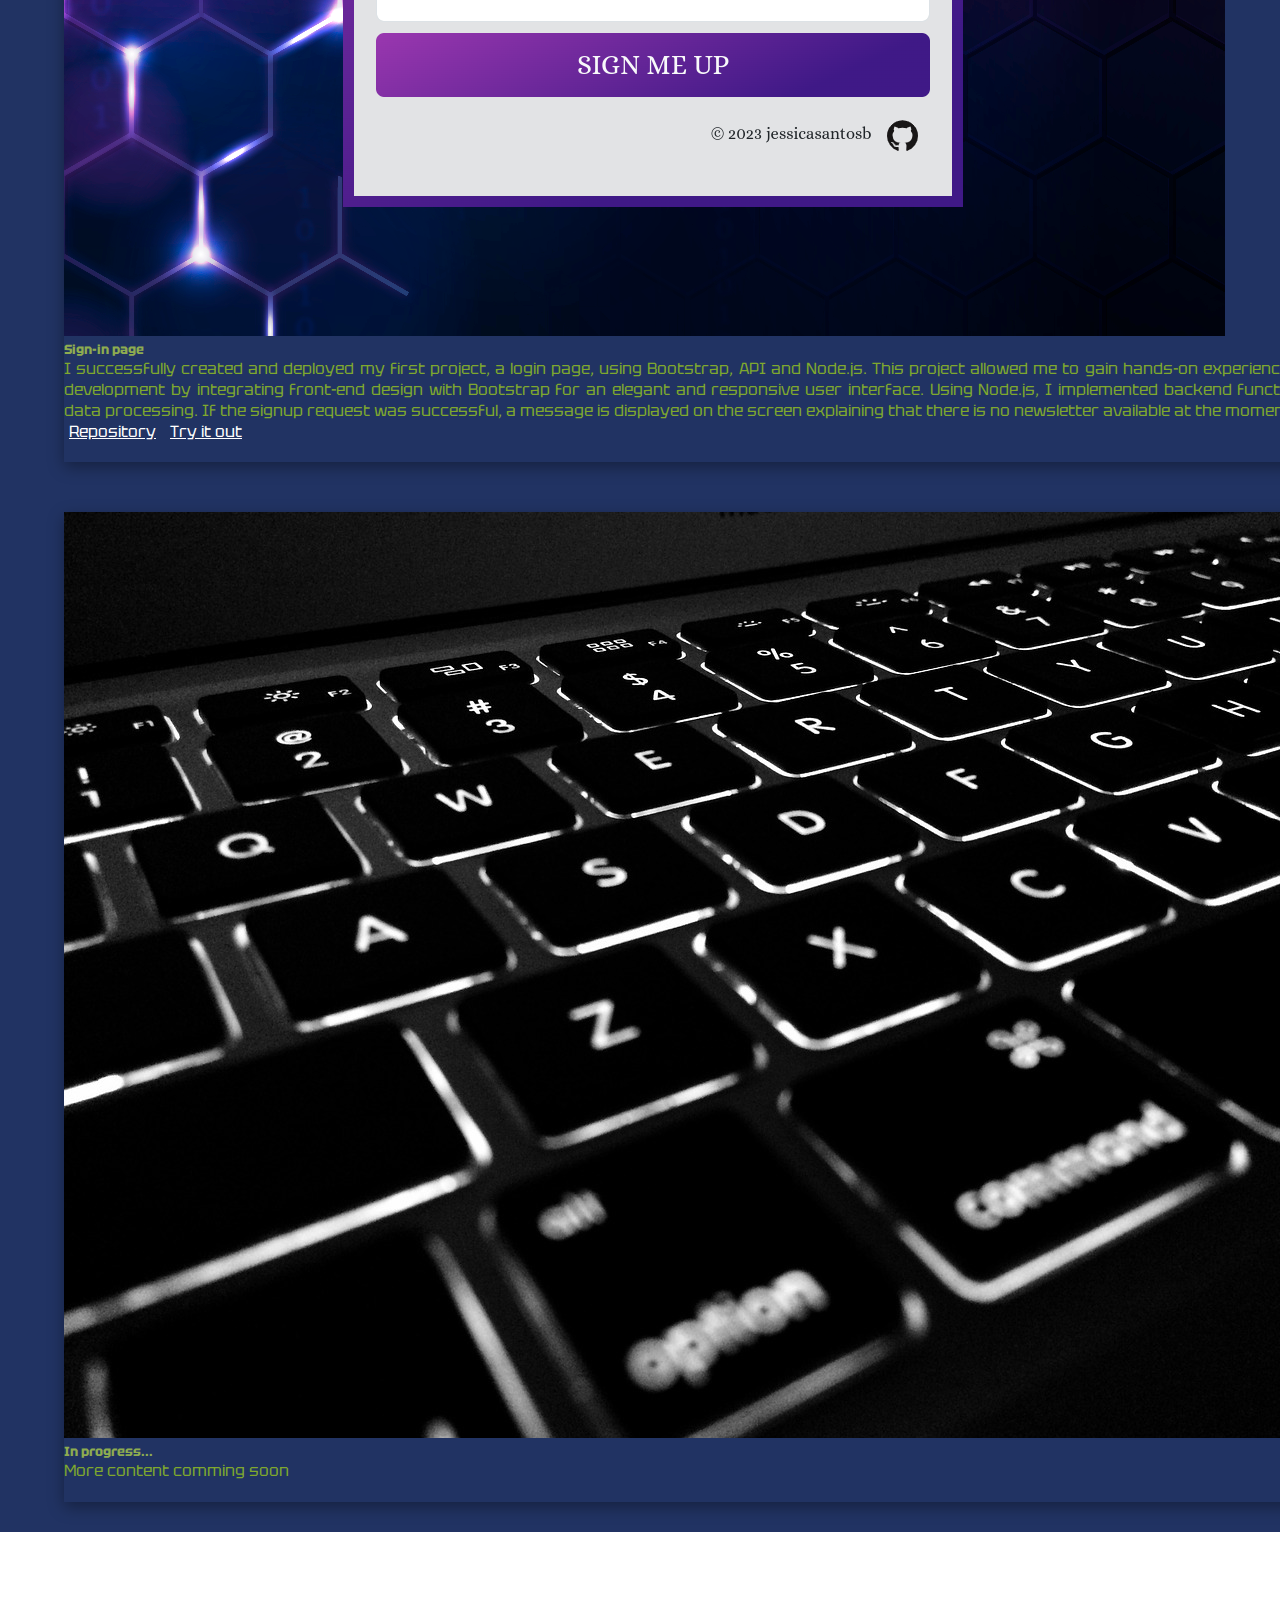
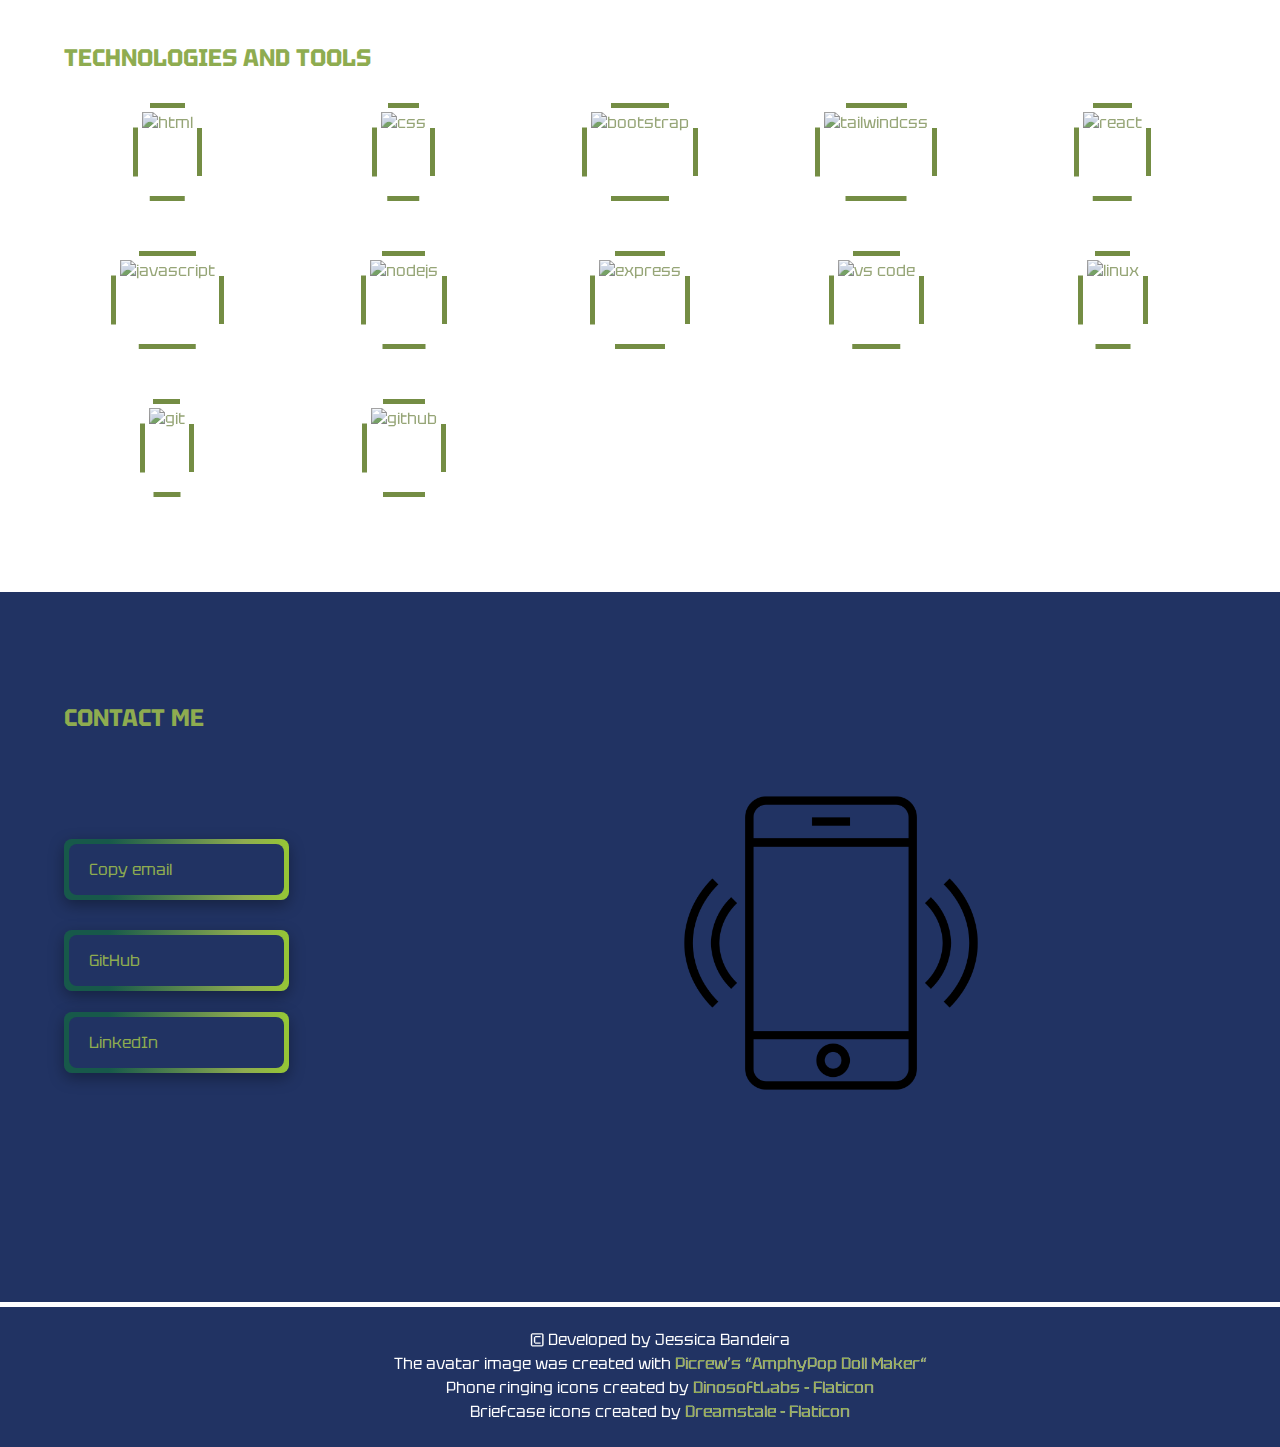
==== commit dac20dca: "add reamed.books project" ====
--- a/index.html
+++ b/index.html
@@ -90,7 +90,7 @@
                   <h5 class="card-title">Weather app</h5>
                   <p class="card-text">I developed a weather app as a hands-on project to learn about React, APIs and Node.js. This app allows users to check weather conditions for various locations in real time. By integrating with a weather API, current weather data is retrieved and presented in a user-friendly format. Users can search for cities or specific locations and instantly receive weather information, such as temperature, humidity, and weather conditions. The project provided valuable experience in working with APIs, handling data, and creating a functional application using Node.js.</p>
                   <a href="https://github.com/jessicasantosb/weather-app" target="_blank" class="btn">Repository</a>
-                  <a href="https://weather-app-react-7f5vuza17-jessicasantosb.vercel.app/" target="_blank" class="btn">Try it out</a>
+                  <a href="https://weather-app-react-nnly64lze-jessicasantosb.vercel.app/" target="_blank" class="btn">Try it out</a>
                 </div>
               </div>    
               <div class="card">
@@ -100,6 +100,15 @@
                   <p class="card-text">I successfully created and deployed my first project, a login page, using Bootstrap, API and Node.js. This project allowed me to gain hands-on experience in web development by integrating front-end design with Bootstrap for an elegant and responsive user interface. Using Node.js, I implemented backend functions for data processing. If the signup request was successful, a message is displayed on the screen explaining that there is no newsletter available at the moment. </p>
                   <a href="https://github.com/jessicasantosb/landing-page" target="_blank" class="btn ">Repository</a>
                   <a href="http://landingpage-p8g0.onrender.com/" target="_blank" class="btn">Try it out</a>
+                </div>
+              </div>
+              <div class="card">
+                <img src="images/readme.books.png" class="card-img-top" alt="sign-in page">
+                <div class="card-body">
+                  <h5 class="card-title">Readme.Books</h5>
+                  <p class="card-text">An interactive web application built with React, tailored to book enthusiasts. This platform empowers users to share their love for books by rating and reviewing their favorite reads. It offers a social space for bibliophiles where users can log in, rate the books they've devoured, and explore the ratings and reviews contributed by fellow bookworms.</p>
+                  <a href="https://github.com/jessicasantosb/readme.book" target="_blank" class="btn ">Repository</a>
+                  <a href="https://readmebooks.vercel.app/" target="_blank" class="btn">Try it out</a>
                 </div>
               </div>
               <div class="card" aria-hidden="true">
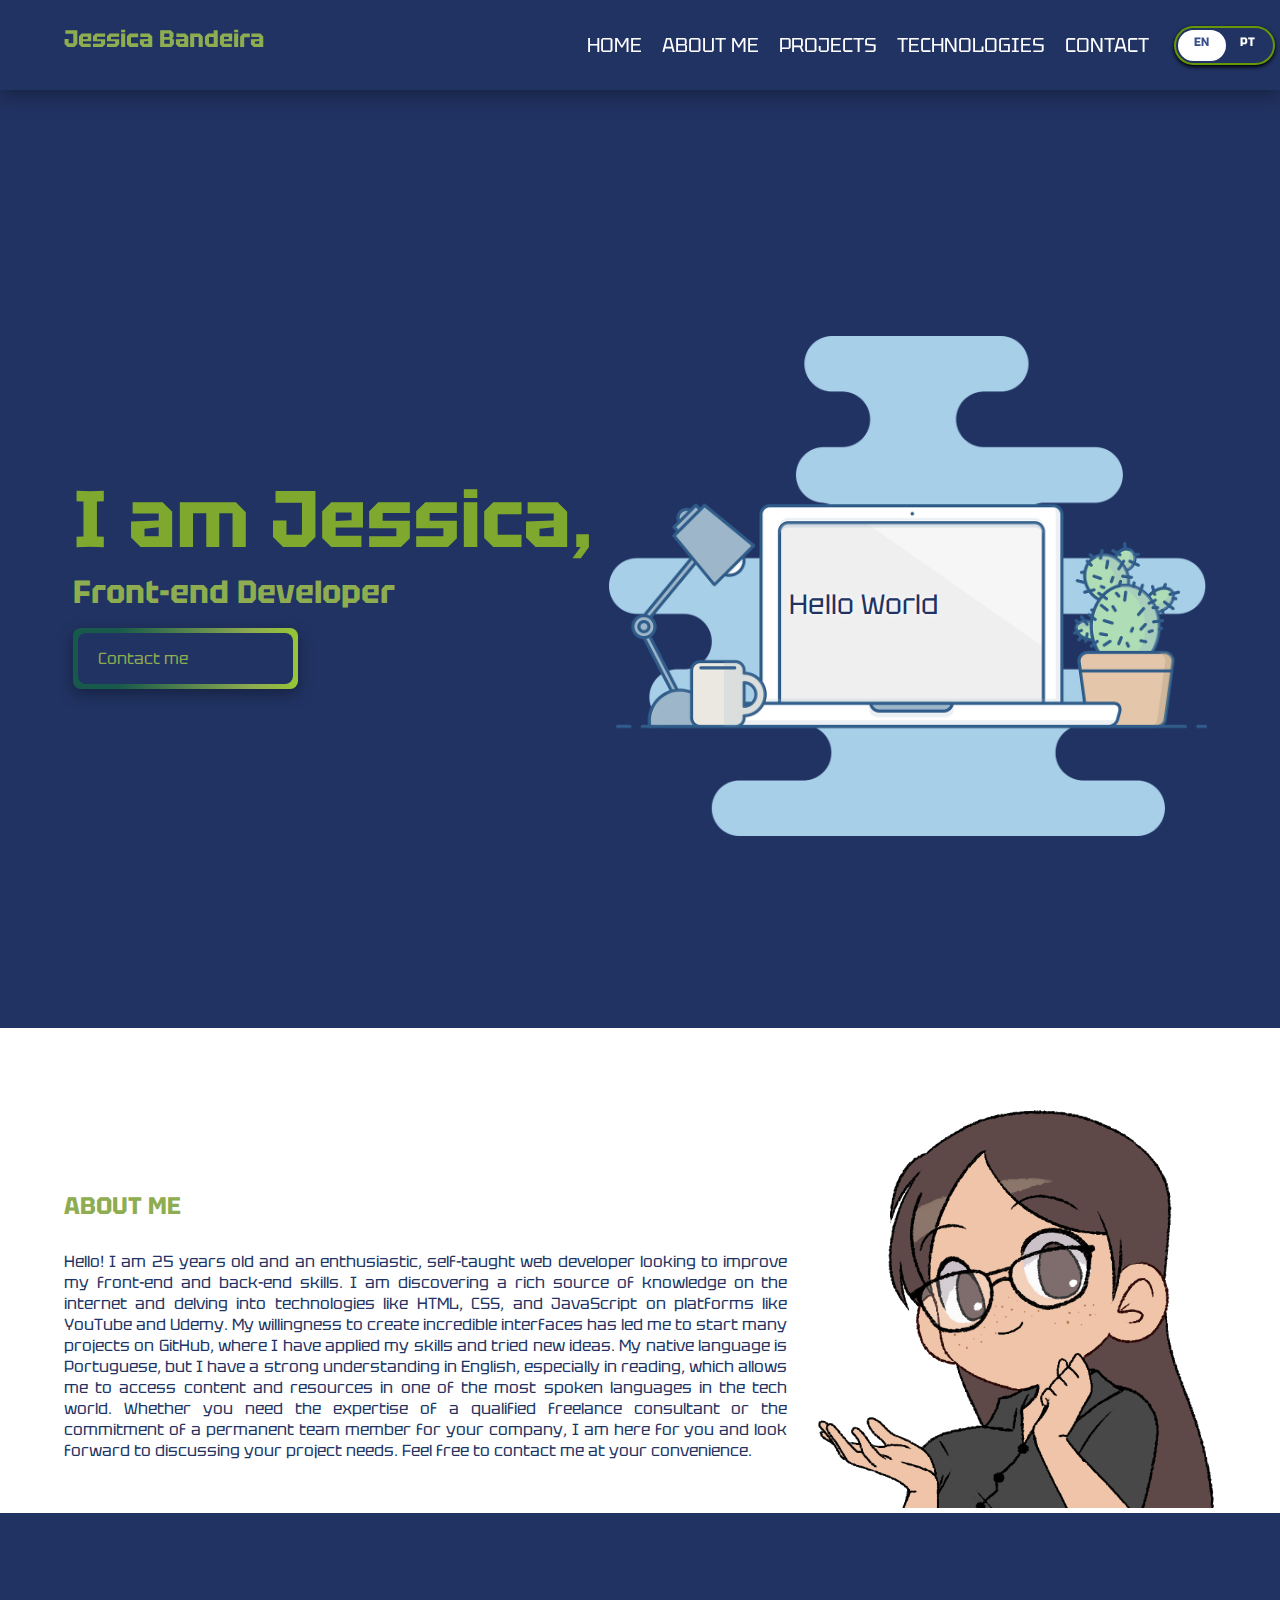
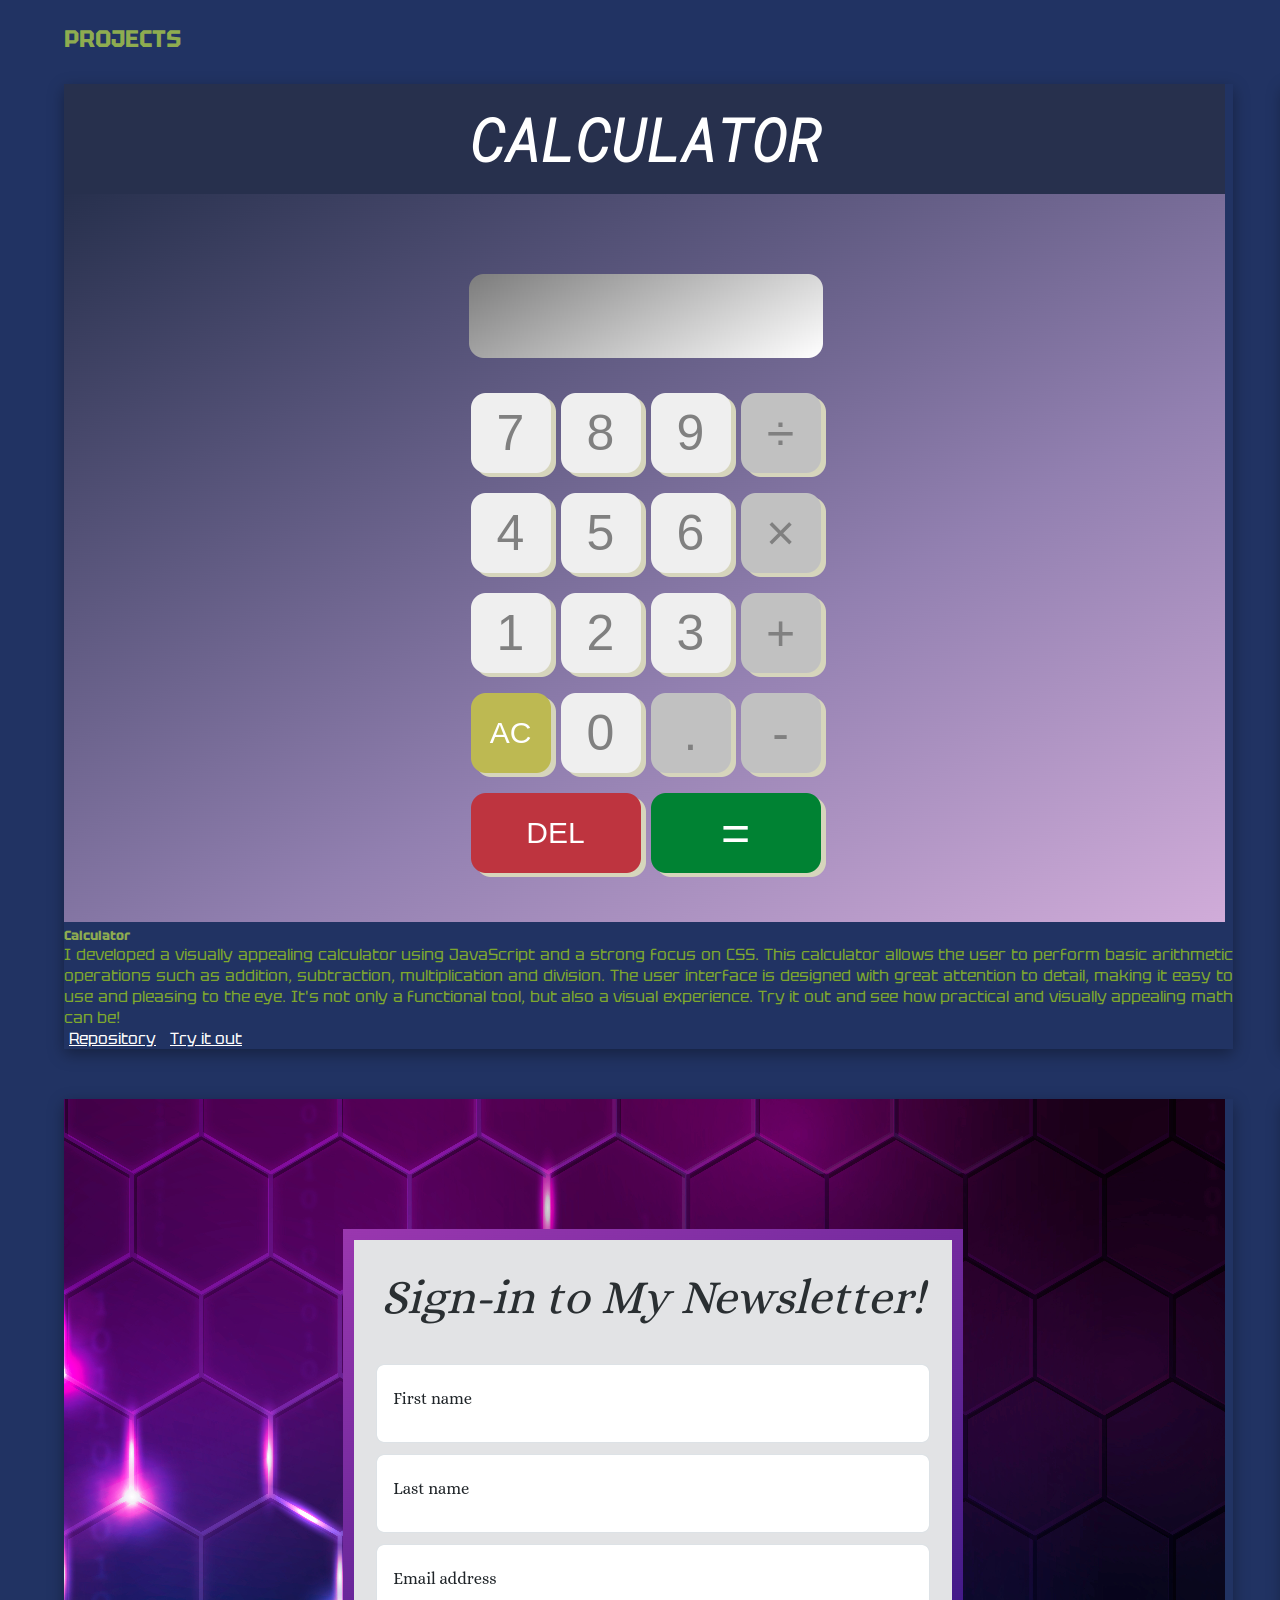
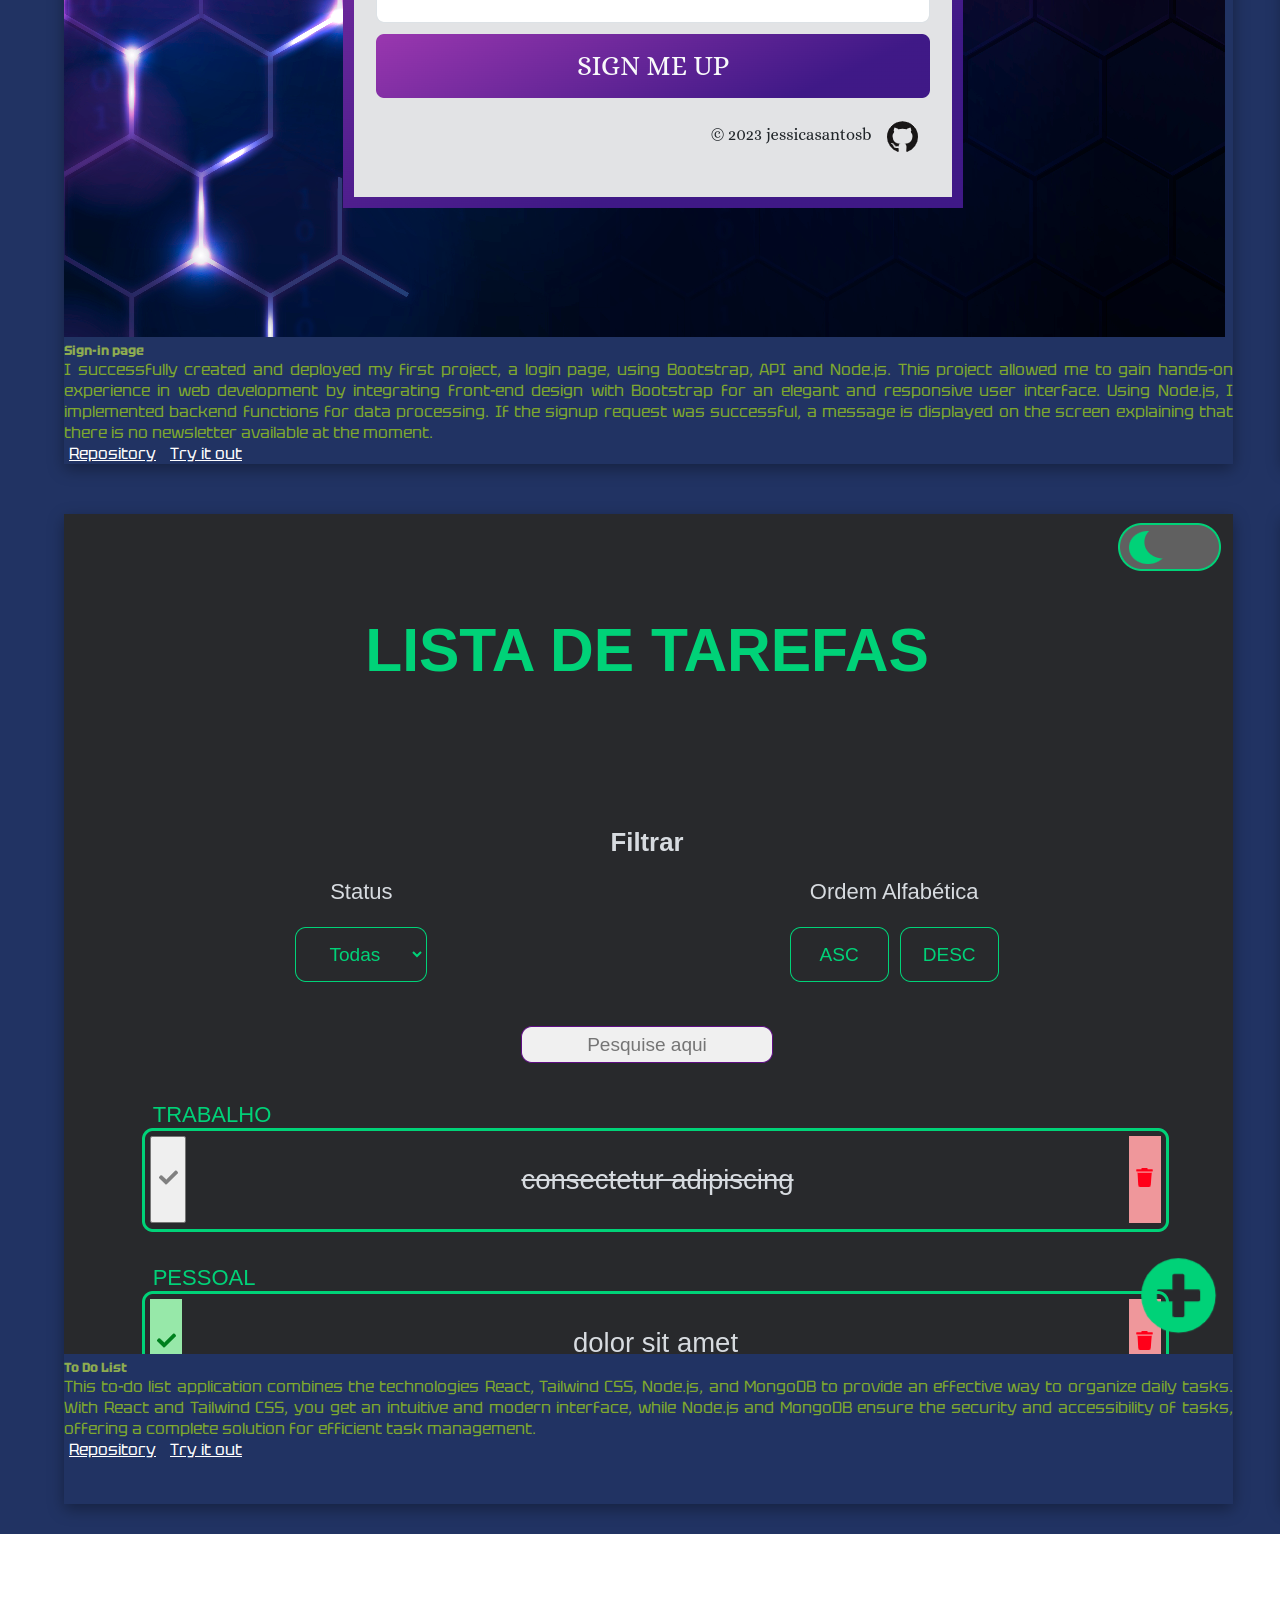
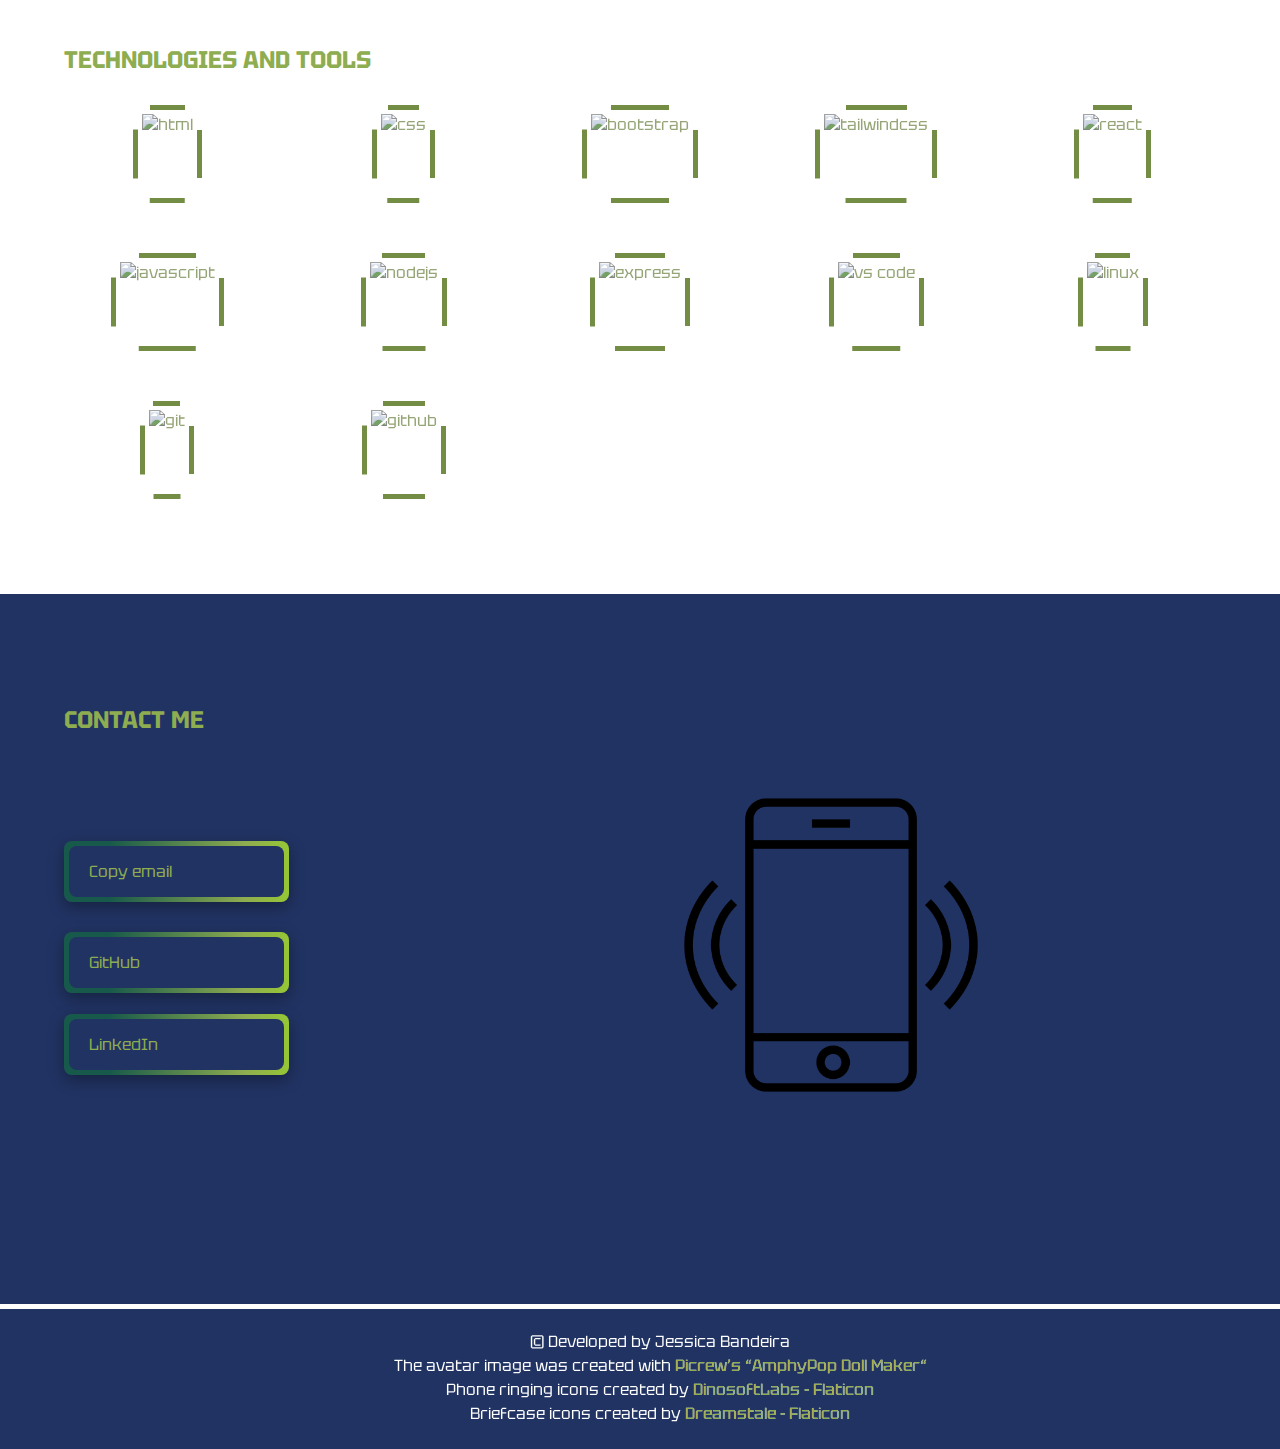
==== commit 95f3e548: "add To Do List project" ====
--- a/index.html
+++ b/index.html
@@ -103,12 +103,21 @@
                 </div>
               </div>
               <div class="card">
-                <img src="images/readme.books.png" class="card-img-top" alt="sign-in page">
+                <img src="images/readme.books.png" class="card-img-top" alt="readme.books">
                 <div class="card-body">
                   <h5 class="card-title">Readme.Books</h5>
                   <p class="card-text">An interactive web application built with React, tailored to book enthusiasts. This platform empowers users to share their love for books by rating and reviewing their favorite reads. It offers a social space for bibliophiles where users can log in, rate the books they've devoured, and explore the ratings and reviews contributed by fellow bookworms.</p>
                   <a href="https://github.com/jessicasantosb/readme.book" target="_blank" class="btn ">Repository</a>
                   <a href="https://readmebooks.vercel.app/" target="_blank" class="btn">Try it out</a>
+                </div>
+              </div>
+              <div class="card">
+                <img src="images/todo.png" class="card-img-top" alt="to do list">
+                <div class="card-body">
+                  <h5 class="card-title">To Do List</h5>
+                  <p class="card-text">This to-do list application combines the technologies React, Tailwind CSS, Node.js, and MongoDB to provide an effective way to organize daily tasks. With React and Tailwind CSS, you get an intuitive and modern interface, while Node.js and MongoDB ensure the security and accessibility of tasks, offering a complete solution for efficient task management.</p>
+                  <a href="https://github.com/jessicasantosb/react-to-do-app" target="_blank" class="btn ">Repository</a>
+                  <a href="https://to-do-app-frontend-amn0.onrender.com/" target="_blank" class="btn">Try it out</a>
                 </div>
               </div>
               <div class="card" aria-hidden="true">
